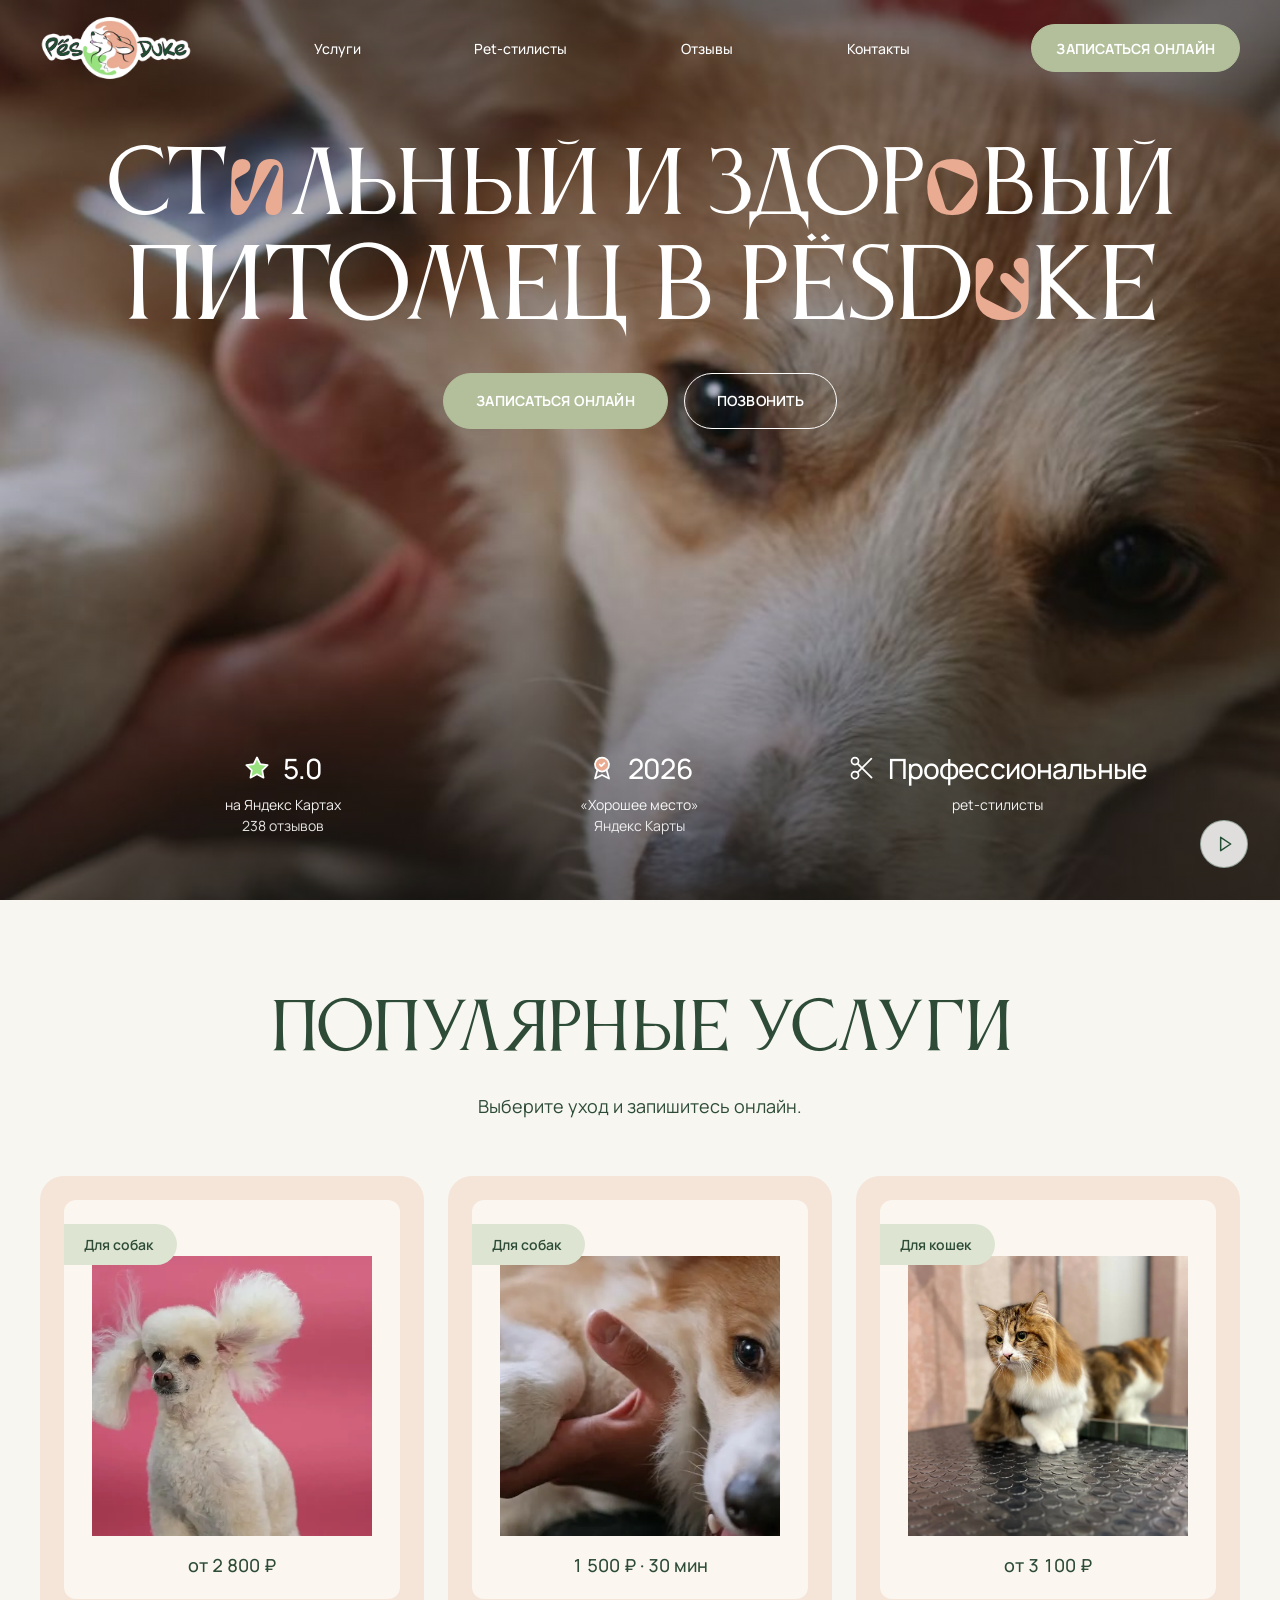
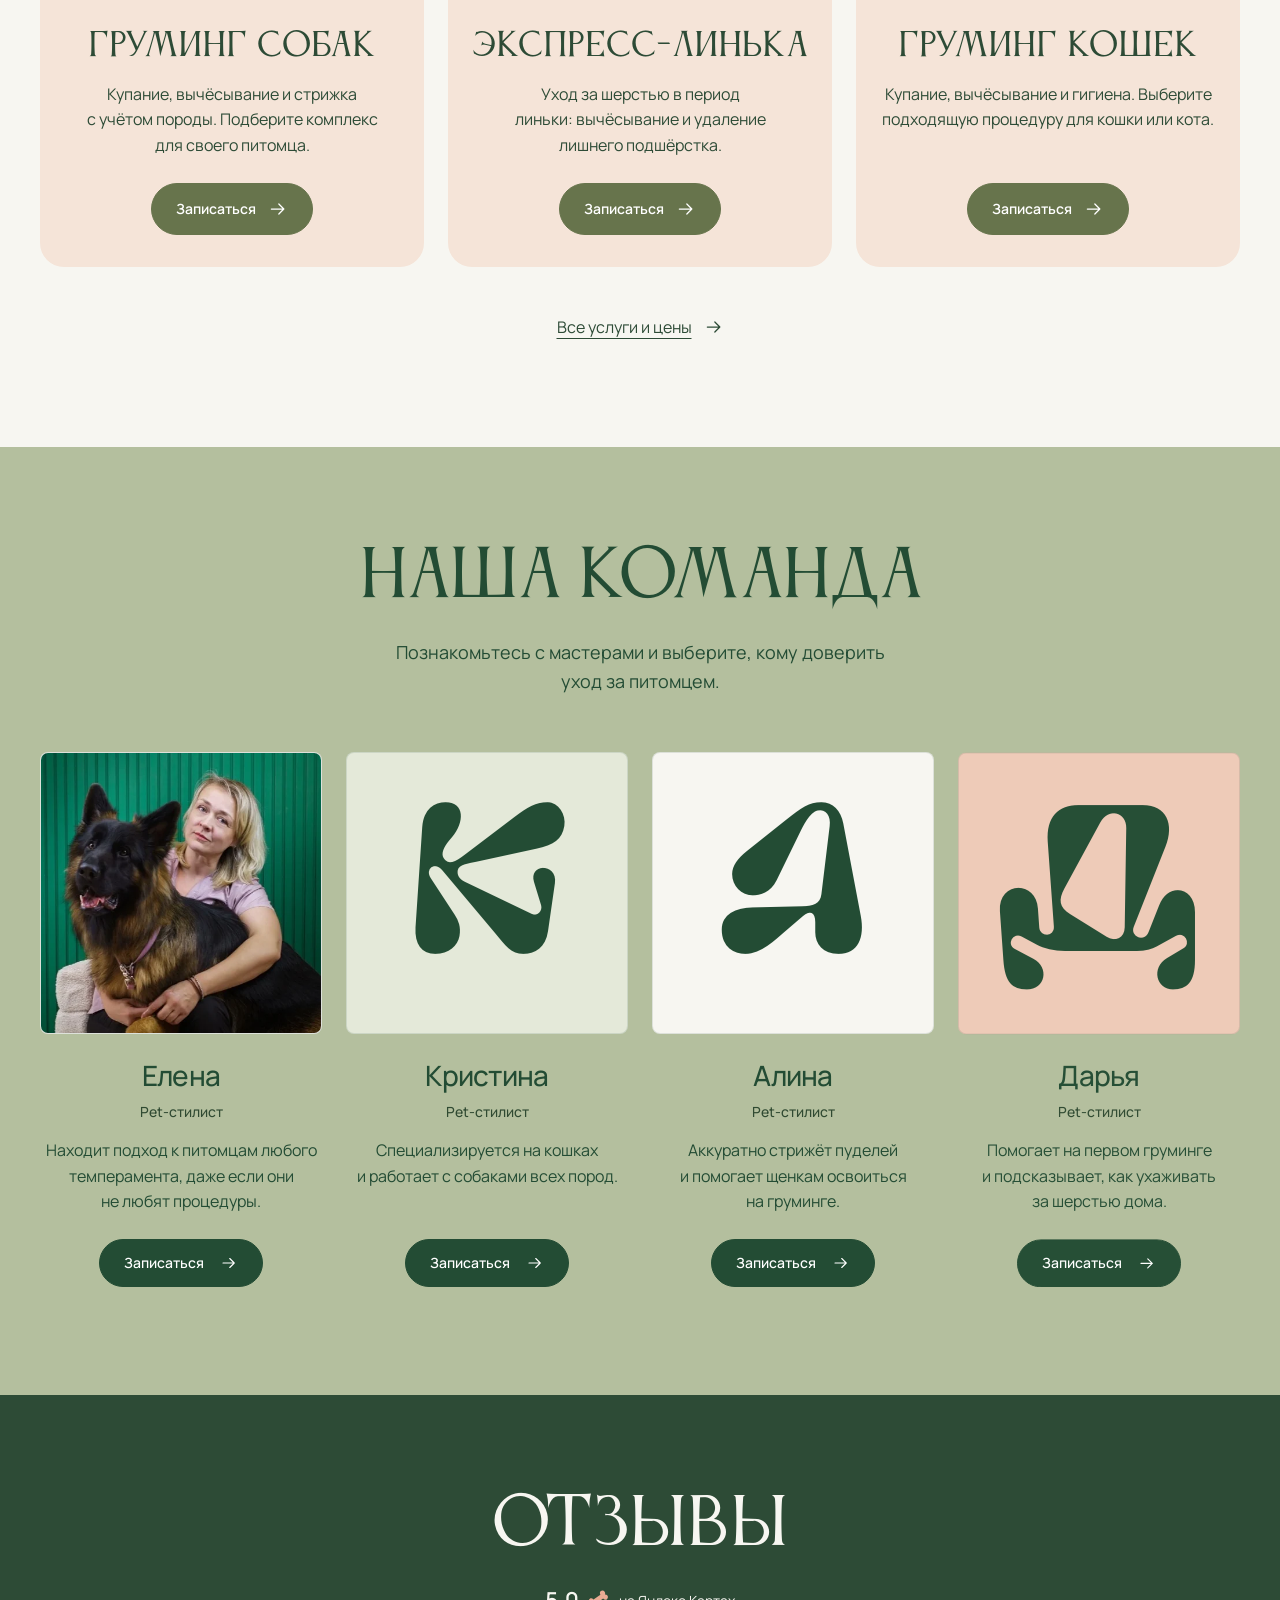
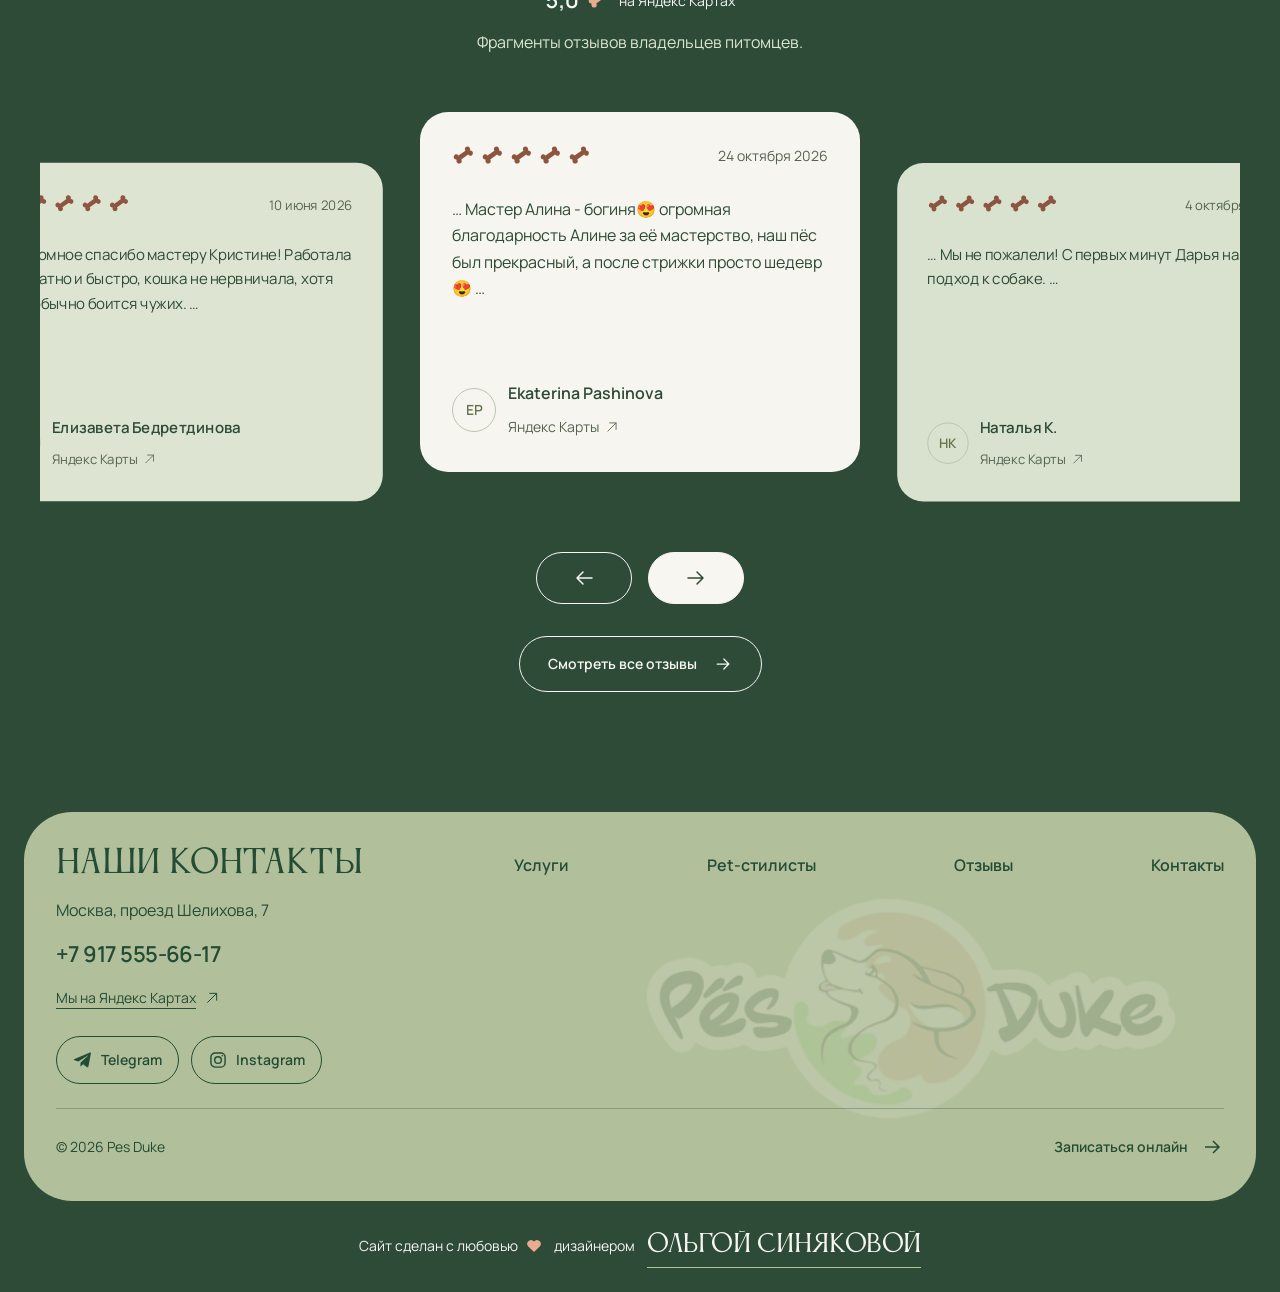
==== index.html @ 6c83408f "Unify services page greens and use warm neutral surfaces" ====
<!DOCTYPE html>
<html lang="ru">
<head>
<meta charset="utf-8">
<meta name="viewport" content="width=device-width,initial-scale=1">
<meta name="theme-color" content="#F7F6F0">
<meta name="description" content="Pes Duke — груминг-салон в Москве. Стрижка и уход за шерстью собак и кошек. Запись онлайн.">
<title>Стильный и здоровый питомец в PёsDuke</title>
<style>
@font-face{font-family:Manrope;src:url('assets/manrope-v2.ttf') format('truetype');font-style:normal;font-weight:200 800;font-display:swap}
@font-face{font-family:Anticva;src:url(assets/anticva-v2.otf) format("opentype");font-weight:400;font-style:normal;font-display:swap}
@font-face{font-family:Pilowlava;src:url(assets/pilowlava-v2.woff2) format("woff2");font-weight:400;font-style:normal;font-display:swap}
:root{
 --page:#F7F6F0;--forest:#234C34;--ink:#FFFFFF;--muted:rgba(255,255,255,.94);--soft:rgba(255,255,255,.88);--lime:#97E27E;--peach:#EAAB93;--line:rgba(35,76,52,.35);
 --s1:4px;--s2:8px;--s3:12px;--s4:16px;--s6:24px;--s8:32px;--s12:48px;--s16:64px;--s24:96px;
 --max-width:1200px;--gutter:24px;--page-margin:40px
}
*{box-sizing:border-box}
html{scroll-behavior:smooth}
body{margin:0;background:var(--page);color:var(--ink);font-family:Manrope,Arial,sans-serif;font-size:18px;line-height:1.6;font-weight:400;-webkit-font-smoothing:antialiased}
button,a{-webkit-tap-highlight-color:transparent;touch-action:manipulation}
button{font:inherit;cursor:pointer}
a{color:inherit;text-decoration:none}
img,svg{display:block}
button:focus-visible,a:focus-visible{outline:3px solid var(--peach);outline-offset:6px}
::selection{background:var(--peach);color:var(--forest)}
.container{width:min(var(--max-width),calc(100% - var(--page-margin)*2));margin-inline:auto}
.skip-link{position:fixed;top:8px;left:8px;padding:12px 16px;background:var(--peach);color:var(--forest);z-index:20;transform:translateY(-150%);font-size:16px}
.skip-link:focus{transform:none}
.site-header{position:absolute;inset:0 0 auto;height:96px;z-index:5;background:transparent}
.header-inner{height:100%;display:flex;align-items:center;justify-content:space-between;gap:32px}
.brand{display:block;width:152px;flex:none}
.brand img{width:100%;height:auto;filter:url(#brand-ink)}
.desktop-nav{display:flex;align-items:center;gap:32px;font-size:14px;font-weight:500;line-height:1.5;margin-left:auto}
.desktop-nav a,.phone{display:inline-flex;align-items:center;min-height:44px;padding-block:12px;transition:color .2s ease}
.desktop-nav a:hover,.phone:hover{color:var(--lime)}
.phone{font-size:16px;font-weight:550;white-space:nowrap;margin-left:16px}
.menu-toggle{display:none;align-items:center;gap:12px;min-height:44px;padding:12px 16px;color:var(--forest);background:rgba(255,255,255,.88);backdrop-filter:blur(4px);border:1px solid var(--line);border-radius:999px;font-size:14px;font-weight:550}
.menu-toggle svg{width:20px;height:20px}
.hero{position:relative;isolation:isolate;overflow:clip;min-height:100svh}
.hero-grid{display:grid;grid-template-columns:repeat(12,minmax(0,1fr));column-gap:var(--gutter);row-gap:32px;min-height:100svh;align-content:start;padding-block:160px 48px}
.hero-copy{grid-column:1 / span 7;grid-row:1;position:relative;z-index:1}
h1{margin:0;font-size:64px;line-height:1.1;letter-spacing:-.04em;font-weight:400;text-wrap:balance;max-width:600px}

h1 em{font-style:normal;font-weight:inherit}
.hero-description{font-size:18px;line-height:1.6;font-weight:400;color:var(--muted);max-width:540px;margin:24px 0 0;text-wrap:pretty}
.hero-media{position:absolute;inset:0;width:100%;height:100%;margin:0;z-index:-1;overflow:hidden;background:var(--page)}

.hero-media:after{display:none}
.hero-action{grid-column:1 / span 7;grid-row:2;position:relative;z-index:1}
.action-row{display:flex;align-items:center;gap:16px;flex-wrap:wrap}
.button{display:inline-flex;align-items:center;justify-content:center;min-height:56px;padding:16px 32px;border:1px solid var(--peach);border-radius:999px;background:var(--peach);color:var(--forest);font-size:14px;line-height:1.5;font-weight:650;letter-spacing:.015em;white-space:nowrap;transition:background .2s ease,color .2s ease,border-color .2s ease}
.button:hover{background:var(--lime);border-color:var(--lime);color:var(--forest)}
.button:active{scale:.98}
.button--secondary{background:transparent;border-color:var(--ink);color:var(--ink)}
.button--secondary:hover{background:var(--ink);border-color:var(--ink);color:var(--forest)}
.location{display:inline-flex;align-items:center;gap:8px;min-height:24px;margin-top:24px;font-size:14px;line-height:1.5;color:var(--soft)}
.location svg{width:18px;height:18px;stroke:currentColor;stroke-width:1.5;fill:none;flex:none}
.location:hover{text-decoration:underline;text-underline-offset:5px}
.proof-list{grid-column:1 / span 7;grid-row:3;position:relative;z-index:1;display:grid;grid-template-columns:repeat(3,minmax(0,1fr));column-gap:24px;padding:0;margin:16px 0 0;list-style:none;max-width:620px}
.proof-item{min-width:0}
.proof-link{display:block;border-radius:4px}
.proof-heading{display:flex;align-items:center;gap:8px;min-height:36px;white-space:nowrap}
.proof-icon{width:22px;height:22px;flex:none;stroke:var(--ink);stroke-width:1.5;fill:none;stroke-linecap:round;stroke-linejoin:round}
.proof-item:first-child .proof-icon{fill:var(--lime);stroke:var(--lime)}
.proof-item:nth-child(2) .proof-icon{stroke:var(--peach)}
.proof-item:last-child .proof-icon{stroke:var(--lime)}
.proof-value{font-size:28px;line-height:1.15;font-weight:500;letter-spacing:-.03em}
.proof-value--word{display:block;font-size:17px;line-height:1.5;letter-spacing:-.015em}
.team-copy{display:flex;flex-direction:column;gap:4px}
.team-prefix{font-size:14px;line-height:1.5;color:var(--muted);font-weight:400}
.proof-item:last-child .proof-heading{align-items:flex-start;padding-top:4px}
.proof-item:last-child .proof-icon{margin-top:3px}
.proof-label,.proof-detail{display:block;margin-top:8px;font-size:14px;line-height:1.5;color:var(--muted);font-weight:400}
.proof-detail{margin-top:0;color:var(--soft)}
.proof-link:hover .proof-label{text-decoration:underline;text-underline-offset:4px}
.mobile-menu{position:fixed;inset:16px 16px auto auto;width:calc(100% - 32px);max-width:420px;max-height:calc(100svh - 32px);overflow:auto;padding:24px;border:1px solid var(--line);border-radius:24px;background:var(--forest);color:#FFFFFF;--ink:#FFFFFF;--line:rgba(255,255,255,.4)}
.mobile-menu::backdrop{background:rgba(255,255,255,.55);backdrop-filter:blur(4px)}
.menu-top{display:flex;align-items:center;justify-content:space-between;gap:24px;margin-bottom:24px}
.menu-top .brand{width:132px}
.close-menu{width:48px;height:48px;padding:12px;border:1px solid var(--line);border-radius:50%;background:transparent;color:var(--ink)}
.close-menu svg{width:22px;height:22px;stroke:currentColor;stroke-width:1.6}
.mobile-nav{display:flex;flex-direction:column;gap:8px;margin-bottom:24px}
.mobile-nav a{min-height:48px;padding:12px 0;font-size:24px;line-height:1.25;font-weight:400;letter-spacing:-.02em}
.mobile-menu .button{width:100%}
@media(min-width:1600px){.hero-grid{padding-top:176px}}
@media(max-width:1279px){:root{--page-margin:32px;--gutter:20px}.site-header{height:88px}.header-inner{gap:24px}.brand{width:144px}.desktop-nav{gap:24px}.phone{font-size:14px;margin-left:0}.hero-grid{grid-template-columns:repeat(8,minmax(0,1fr));padding-block:144px 48px}.hero-copy,.hero-action,.proof-list{grid-column:1 / span 5}h1{font-size:56px}.hero-description{font-size:18px;max-width:480px}.proof-list{column-gap:16px}.proof-value--word{font-size:16px}.proof-heading{gap:8px}}
@media(max-width:1099px){.desktop-nav,.header-inner>.phone{display:none}.menu-toggle{display:inline-flex}.hero-copy,.hero-action,.proof-list{grid-column:1 / span 6}h1{font-size:48px}.hero-description{max-width:440px}.hero-media:after{display:none}}
@media(max-width:767px){:root{--page-margin:20px;--gutter:16px}.site-header{height:88px}.brand{width:132px}.menu-toggle{padding:10px 16px}.hero-grid{grid-template-columns:repeat(4,minmax(0,1fr));padding-block:384px 32px;row-gap:24px;min-height:100svh}.hero-copy,.hero-action,.proof-list{grid-column:1 / -1}.hero-copy{grid-row:1}h1{font-size:40px;line-height:1.12;letter-spacing:-.04em}.hero-description{max-width:480px;font-size:16px;line-height:1.6;margin-top:24px}.hero-media{height:100%;width:100%}.hero-media:after{display:none}.hero-action{grid-row:2}.action-row{display:grid;grid-template-columns:1fr;gap:12px}.button{padding:16px 24px;min-height:56px;font-size:14px}.location{margin-top:16px;font-size:14px}.proof-list{grid-row:3;grid-template-columns:repeat(2,minmax(0,1fr));gap:16px;margin:16px 0 0;max-width:none}.proof-value{font-size:26px}.proof-item:last-child{grid-column:1 / -1}.proof-item:last-child .proof-heading{min-height:24px;padding:0;align-items:center}.proof-item:last-child .proof-icon{margin:0}.team-copy{flex-direction:row;gap:4px;flex-wrap:wrap}.team-prefix,.proof-value--word{font-size:14px;line-height:1.5}.proof-heading{min-height:32px}.proof-icon{width:20px;height:20px}}
@media(max-width:359px){h1{font-size:32px}.hero-grid{padding-top:384px}.hero-description{margin-top:16px}.proof-list{column-gap:8px}.location{align-items:flex-start;line-height:1.6}}

[hidden]{display:none!important}

.video-control{position:absolute;right:32px;bottom:32px;z-index:2;display:flex;align-items:center;justify-content:center;width:48px;height:48px;padding:12px;border:1px solid rgba(35,76,52,.4);border-radius:50%;background:rgba(255,255,255,.85);color:var(--forest)}
.video-control svg{width:20px;height:20px;stroke:currentColor;fill:none;stroke-width:1.8;stroke-linecap:round;stroke-linejoin:round}
.video-control[data-state="playing"] .play-icon,.video-control[data-state="paused"] .pause-icon{display:none}
.proof-icon{stroke:var(--ink)}
.proof-item:first-child .proof-icon{fill:var(--lime);stroke:var(--ink)}
.proof-item:nth-child(2) .proof-icon{stroke:var(--ink)}
.proof-item:nth-child(2) .proof-icon circle{fill:var(--peach)}
.proof-item:last-child .proof-icon{stroke:var(--ink)}
@media(max-width:1099px) and (min-width:768px){}
@media(max-width:767px){.video-control{right:20px;top:292px;bottom:auto}}



@media(max-width:1279px) and (min-width:768px){}
@media(max-width:767px){.hero{color:var(--forest);--ink:var(--forest);--muted:rgba(35,76,52,.94);--soft:rgba(35,76,52,.88)}}


.hero-media video{position:absolute;inset:0;width:100%;height:100%;max-width:none;object-fit:cover;object-position:50% 50%;mask-image:none;-webkit-mask-image:none;filter:none;transform:none}
.hero-media:after{display:block;content:"";position:absolute;inset:0;pointer-events:none;background:linear-gradient(180deg,rgba(38,33,29,.52) 0%,rgba(38,33,29,.15) 56%,rgba(38,33,29,.6) 100%)}
@media(max-width:767px){.hero-media video{left:0;width:100%;height:360px;object-position:100% 50%}.hero-media:after{display:none}}


/* Display typography: Anticva with individual Pilowlava glyphs. */
.header-inner,.hero-grid{width:calc(100% - var(--page-margin)*2);max-width:none}
.header-inner{gap:32px}
.desktop-nav{flex:1;justify-content:space-evenly;gap:24px;margin-left:0}
.header-booking{flex:none;min-height:48px;padding:12px 24px;font-size:14px;text-transform:uppercase}
.hero-grid{padding-block:144px 48px;row-gap:32px}
#hero-title{grid-column:1 / -1;grid-row:1;position:relative;z-index:1;max-width:none;width:100%;font-family:Anticva,Georgia,serif;font-size:6.6vw;line-height:1.06;letter-spacing:-.025em;font-weight:400;text-transform:uppercase;text-wrap:initial;margin:0}
.headline-line{display:block;white-space:nowrap}
.headline-line + .headline-line{text-align:right;font-size:1.11em;margin-top:8px}
.headline-word{display:inline-block;white-space:nowrap}
.headline-accent{font-family:Pilowlava,serif;font-size:.84em;letter-spacing:-.025em;color:var(--peach);font-weight:400}
.hero-copy{grid-row:2;grid-column:1 / span 6}
.hero-description{max-width:560px;margin:0}
.hero-action{grid-row:3;grid-column:1 / span 6}
.proof-list{grid-row:4;grid-column:1 / span 6;margin-top:8px}

@media(min-width:1800px){.hero-grid{padding-top:160px;row-gap:40px}.hero-description{max-width:600px}}
@media(max-width:1279px){.header-inner{gap:24px}.desktop-nav{gap:16px}.header-booking{padding:12px 20px}.hero-grid{padding-top:128px}.hero-copy,.hero-action,.proof-list{grid-column:1 / span 5}#hero-title{font-size:6.5vw}}
@media(max-width:1099px){.header-inner{gap:16px}.header-booking{margin-left:auto}.menu-toggle{display:inline-flex}.hero-copy,.hero-action,.proof-list{grid-column:1 / span 6}.hero-description{max-width:540px}}
@media(max-width:767px){.header-inner{gap:12px}.header-booking{min-height:44px;padding:10px 16px;font-size:14px;letter-spacing:0;text-transform:none}.header-booking-extra{display:none}.menu-toggle{width:44px;padding:11px;justify-content:center;gap:0;font-size:0}.menu-toggle svg{width:20px;height:20px;flex:none}.brand{width:112px}.hero-grid{padding-block:384px 32px;row-gap:24px}#hero-title{font-size:10.6vw;line-height:1.14;letter-spacing:-.025em}.headline-line{white-space:normal}.headline-line + .headline-line{font-size:1em;text-align:left;margin-top:0}.hero-copy,.hero-action,.proof-list{grid-column:1 / -1}.hero-copy{grid-row:2}.hero-action{grid-row:3}.proof-list{grid-row:4}.hero-description{margin:0}.headline-accent{color:#98523A}.hero-media:after{display:none}}
@media(max-width:359px){.header-booking{padding:10px 12px;font-size:14px}.header-inner{gap:8px}.brand{width:96px}#hero-title{font-size:10.4vw}}


/* Compact hero: actions followed directly by trust statements. */
.hero-action{grid-row:2}
.proof-list{grid-row:3;margin-top:0}
.button:not(.button--secondary){background:#B2BF9A;border-color:#B2BF9A;color:#FFFFFF;font-weight:700}
.button:not(.button--secondary):hover{background:#647547;border-color:#647547;color:#FFFFFF}
@media(max-width:767px){.hero-action{grid-row:2}.proof-list{grid-row:3;margin-top:8px}}


/* Centered composition with the actions and trust statements on one axis. */
#hero-title,.headline-line + .headline-line{text-align:center}
.hero-action{grid-column:1 / -1;justify-self:center;text-align:center}
.action-row{justify-content:center}
.proof-list{grid-column:1 / -1;justify-self:center;width:min(100%,680px);max-width:none;text-align:center;column-gap:32px}
.proof-heading{justify-content:center}
.proof-item:last-child .proof-heading{justify-content:center}

@media(max-width:767px){.hero-action{width:100%;max-width:480px}.proof-list{column-gap:16px;row-gap:24px;width:100%;max-width:480px}.team-copy{justify-content:center}}


/* Equal typography for all three proof headings. */
.proof-list{width:min(100%,1040px);grid-template-columns:repeat(3,minmax(0,1fr))}
.proof-item:last-child .proof-heading{align-items:center;padding-top:0}
.proof-item:last-child .proof-icon{margin-top:0}
@media(min-width:768px) and (max-width:1099px){.proof-list{width:min(100%,680px);grid-template-columns:repeat(2,minmax(0,1fr));row-gap:24px}.proof-item:last-child{grid-column:1 / -1}}
@media(max-width:767px){.proof-list{max-width:480px;grid-template-columns:repeat(2,minmax(0,1fr))}.proof-item:last-child .proof-heading{min-height:32px}.proof-item:last-child .proof-value{font-size:26px}}
@media(max-width:359px){.proof-item:last-child .proof-heading{flex-direction:column;gap:8px;white-space:normal}}


@media(max-width:767px){
 .button--secondary:hover,.button--secondary:active{background:var(--forest);border-color:var(--forest);color:#FFFFFF}
}


/* Icons balance the 28px proof headings; mobile headings are 26px. */
.proof-icon{width:28px;height:28px;stroke-width:1.5}
.proof-heading{gap:12px}
@media(max-width:767px){.proof-icon{width:26px;height:26px}.proof-item:last-child .proof-icon{width:26px;height:26px}}


/* Keep the title and actions fixed in the grid; let the proof row sit lower. */
@media(min-width:768px){
 .hero-grid{grid-template-rows:max-content max-content minmax(min-content,1fr);align-content:stretch;padding-bottom:64px}
 .proof-list{align-self:end;margin-top:0}
}
@media(min-width:768px) and (max-height:700px){.hero-grid{padding-bottom:32px}}


/* The poster stays visible until a decoded video frame is playing. */
.hero-poster{position:absolute;inset:0;width:100%;height:100%;object-fit:cover;object-position:50% 50%}
.hero-media video{opacity:0}
.hero-media video[data-ready="true"]{opacity:1}
@media(max-width:767px){.hero-poster{height:360px;object-position:100% 50%}}


/* Quick booking — framed photographs and audience labels from the card reference. */
.popular-section{padding-block:96px;background:#F7F6F1;color:#2D4B36;scroll-margin-top:24px;--popular-olive:#67744C;--popular-ink:#2D4B36;--popular-peach:#F5E4D8;--popular-surface:#FBF7F0}
.popular-shell{width:calc(100% - var(--page-margin)*2);max-width:1440px;margin-inline:auto}
.popular-header{max-width:1100px;margin:0 auto 48px;text-align:center}
.popular-heading{font:400 clamp(48px,5vw,72px)/1.12 Anticva,Georgia,serif;letter-spacing:-.025em;text-transform:uppercase;margin:0;text-wrap:balance}
.popular-intro{font-size:18px;line-height:1.6;margin:24px auto 0}
.popular-grid{display:grid;grid-template-columns:repeat(3,minmax(0,1fr));gap:24px;margin:0;padding:8px 0 12px;list-style:none;scrollbar-width:none}
.popular-item{min-width:0;display:flex}
.popular-card{display:flex;flex-direction:column;align-items:center;width:100%;padding:24px 24px 32px;border-radius:24px;background:var(--popular-peach);text-align:center;transition:transform .3s ease}
.popular-media{position:relative;width:100%;margin:0;padding:56px 28px 20px;background:var(--popular-surface);border-radius:12px}
.popular-badge{position:absolute;left:0;top:24px;z-index:1;display:inline-flex;align-items:center;min-height:40px;padding:10px 24px 10px 20px;border-radius:0 999px 999px 0;background:#DDE5D2;color:var(--popular-ink);font-size:14px;font-weight:600;line-height:1.5}
.popular-photo{aspect-ratio:1;overflow:hidden;background:#EEECE2}
.popular-photo img{display:block;width:100%;height:100%;object-fit:cover;object-position:50% 50%;transition:transform .5s cubic-bezier(.2,.65,.3,1)}
.popular-item:nth-child(2) .popular-photo img{object-position:70% 50%}
.popular-item:nth-child(3) .popular-photo img{object-position:50% 40%}



.popular-price{margin-top:16px;font-size:18px;font-weight:500;line-height:1.5;font-variant-numeric:tabular-nums}
.popular-name{font:400 32px/1.2 Anticva,Georgia,serif;margin:28px 0 0;text-wrap:balance}
.popular-description{flex:1;margin:16px auto 24px;max-width:35ch;font-size:16px;line-height:1.6;text-wrap:pretty}
.popular-book{display:inline-flex;align-items:center;justify-content:center;gap:12px;min-height:52px;padding:14px 24px;border:1px solid var(--popular-olive);border-radius:999px;background:var(--popular-olive);color:#FFFFFF;font-size:14px;line-height:1.5;font-weight:600;transition:background .22s ease,transform .22s ease}
.popular-book svg,.popular-nav svg,.popular-all svg,.quick-booking svg{width:20px;height:20px;fill:none;stroke:currentColor;stroke-width:1.5;stroke-linecap:round;stroke-linejoin:round;flex:none}
.popular-book:hover{background:#54613D;border-color:#54613D}
.popular-toolbar{display:none;align-items:center;justify-content:space-between;gap:24px;margin-bottom:16px}
.popular-count{font-size:14px;line-height:1.5;font-variant-numeric:tabular-nums}
.popular-navigation{display:flex;gap:12px}
.popular-nav{display:inline-flex;align-items:center;justify-content:center;width:48px;height:48px;padding:12px;border:1px solid var(--popular-ink);border-radius:50%;color:var(--popular-ink);background:transparent;transition:background .22s ease,opacity .22s ease}
.popular-nav:disabled{opacity:.35;cursor:default}.popular-nav:hover:not(:disabled){background:#E9ECDD}
.popular-all{margin-top:24px;text-align:center}.popular-all a{display:inline-flex;align-items:center;justify-content:center;gap:12px;min-height:48px;font-size:16px;line-height:1.5;text-decoration:underline;text-underline-offset:5px}.popular-all a:hover{color:#8F563F}
.popular-section a:focus-visible,.popular-section button:focus-visible,.popular-grid:focus-visible{outline:3px solid #8F563F;outline-offset:5px}
.quick-booking{position:fixed;inset:0;width:min(560px,calc(100% - 32px));max-height:calc(100svh - 32px);margin:auto;padding:32px;border:1px solid #D2D7CB;border-radius:24px;overflow:auto;background:#F7F6F1;color:#2D4B36;box-shadow:0 24px 80px rgba(45,75,54,.15)}
.quick-booking::backdrop{background:rgba(45,75,54,.45)}
.quick-booking-top{display:flex;align-items:center;justify-content:space-between;gap:24px;margin-bottom:24px}.quick-booking-eyebrow{font-size:14px;color:#57644F}
.quick-booking-close{display:grid;place-items:center;width:44px;height:44px;padding:12px;border:1px solid #2D4B36;border-radius:50%;color:#2D4B36;background:transparent}
.quick-booking h2{font:400 40px/1.15 Anticva,Georgia,serif;letter-spacing:-.02em;margin:0;text-wrap:balance}
.quick-booking-intro{font-size:16px;line-height:1.6;margin:16px 0 28px}.quick-booking-label{display:block;font-size:14px;font-weight:600;line-height:1.5;margin-bottom:12px}
.quick-select-wrap{width:100%;min-width:0}.quick-select-wrap select{display:block;width:100%;min-height:56px;padding:12px 40px 12px 16px;border:1px solid #2D4B36;border-radius:8px;font:400 16px/1.5 Manrope,Arial,sans-serif;color:#2D4B36;background:#F7F6F1;cursor:pointer;text-overflow:ellipsis}
.quick-booking-price{min-height:26px;margin:16px 0 24px;font-size:16px;font-weight:600}
.quick-booking-next{display:flex;align-items:center;justify-content:center;gap:16px;width:100%;min-height:56px;padding:16px 24px;border:1px solid #67744C;border-radius:999px;background:#67744C;color:#FFFFFF;font-size:14px;line-height:1.5;font-weight:600;transition:background .22s ease}
.quick-booking-next[aria-disabled="true"]{opacity:.45;cursor:default}.quick-booking-next:not([aria-disabled="true"]):hover{background:#54613D}
.quick-booking-note{margin:16px 0 0;text-align:center;font-size:14px;color:#57644F}.quick-booking a:focus-visible,.quick-booking button:focus-visible,.quick-booking select:focus-visible{outline:3px solid #8F563F;outline-offset:5px}
@media(hover:hover) and (prefers-reduced-motion:no-preference){.popular-card:hover{transform:translateY(-4px)}.popular-card:hover .popular-photo img{transform:scale(1.025)}.popular-book:hover{transform:translateY(-1px)}}
@media(max-width:1099px){.popular-section{padding-block:80px}.popular-heading{font-size:56px}.popular-toolbar{display:flex}.popular-grid{display:flex;overflow-x:auto;overscroll-behavior-inline:contain;scroll-snap-type:x mandatory;scroll-padding-inline:0}.popular-grid::-webkit-scrollbar{display:none}.popular-item{flex:0 0 calc((100% - 24px)/2);scroll-snap-align:start}.popular-card{padding:20px 20px 28px}.popular-media{padding:56px 24px 20px}.popular-name{font-size:28px}}
@media(max-width:767px){.popular-section{padding-block:64px;scroll-margin-top:16px}.popular-header{margin-bottom:32px}.popular-heading{font-size:40px;line-height:1.15}.popular-intro{font-size:16px;margin-top:16px}.popular-grid{gap:16px}.popular-item{flex-basis:92%}.popular-card{padding:16px 16px 24px;border-radius:20px}.popular-media{padding:48px 20px 16px}.popular-badge{top:16px;min-height:36px;padding:8px 20px 8px 16px}.popular-name{margin-top:24px;font-size:28px}.popular-price{font-size:16px;margin-top:16px}.popular-description{font-size:16px;margin-bottom:24px}.popular-nav{width:44px;height:44px;padding:11px}.quick-booking{padding:24px}.quick-booking h2{font-size:32px}.quick-booking-intro{margin-bottom:24px}}

/* Team — open portrait cards in the salon palette. */
.team-section{padding-block:96px;background:#B4BF9E;color:var(--team-ink);--team-ink:#234C34;--team-muted:#304A32;--team-cream:#F7F6F1;--team-gap:24px;--team-per-view:4;scroll-margin-top:24px}
.team-shell{width:calc(100% - var(--page-margin)*2);max-width:1440px;margin-inline:auto}
.team-header{max-width:760px;margin:0 auto 48px;text-align:center}
.team-heading{margin:0;font-family:Anticva,Georgia,serif;font-weight:400;font-size:clamp(48px,5vw,72px);line-height:1.12;letter-spacing:-.025em;text-transform:uppercase;text-wrap:balance}
.team-intro{max-width:560px;margin:24px auto 0;font-size:18px;line-height:1.6;text-wrap:pretty}
.team-toolbar{display:flex;align-items:center;justify-content:space-between;gap:24px;margin-bottom:16px}
.team-carousel[data-all-visible="true"] .team-toolbar{display:none}
.team-count{font-size:14px;line-height:1.5;font-variant-numeric:tabular-nums}
.team-nav{display:flex;gap:12px}
.team-nav-button{display:inline-flex;align-items:center;justify-content:center;width:48px;height:48px;padding:12px;border:1px solid rgba(35,76,52,.5);border-radius:50%;color:var(--team-ink);background:transparent;transition:background .22s ease,border-color .22s ease,opacity .22s ease}
.team-nav-button svg{width:22px;height:22px;fill:none;stroke:currentColor;stroke-width:1.5;stroke-linecap:round;stroke-linejoin:round}
.team-nav-button:hover:not(:disabled){background:var(--team-cream);border-color:var(--team-ink)}
.team-nav-button:disabled{opacity:.35;cursor:default}
.team-track{display:flex;align-items:stretch;gap:var(--team-gap);overflow-x:auto;overscroll-behavior-inline:contain;scroll-snap-type:x mandatory;scrollbar-width:none;list-style:none;margin:0;padding:8px 0 12px;scroll-padding-inline:0}
.team-track::-webkit-scrollbar{display:none}
.team-item{flex:0 0 calc((100% - (var(--team-per-view) - 1)*var(--team-gap))/var(--team-per-view));min-width:0;scroll-snap-align:start}
.team-card{display:flex;flex-direction:column;height:100%;min-width:0;text-align:center;transition:transform .3s ease}
.team-portrait{display:grid;place-items:center;aspect-ratio:1;margin:0;overflow:hidden;border-radius:8px;background:var(--team-cream);border:1px solid rgba(35,76,52,.12)}
.team-portrait-content{width:100%;height:100%;transition:transform .5s cubic-bezier(.2,.65,.3,1)}
.team-portrait img{display:block;object-fit:cover}
.team-portrait--initial .team-portrait-content{display:flex;align-items:center;justify-content:center;font-family:Pilowlava,serif;font-size:clamp(100px,15vw,216px);line-height:1;color:var(--team-ink);user-select:none}
.team-portrait--sage{background:#E4E9D9}
.team-portrait--peach{background:#F0CBB9}
.team-name{margin:24px 0 0;font-family:Manrope,Arial,sans-serif;font-size:28px;font-weight:500;letter-spacing:-.025em;line-height:1.25}
.team-role{color:var(--team-muted);margin:8px 0 0;font-size:14px;font-weight:500;line-height:1.5}
.team-description{flex:1;max-width:33ch;margin:16px auto 24px;font-size:16px;line-height:1.6;text-wrap:pretty}
.team-link{align-self:center;display:inline-flex;align-items:center;justify-content:center;gap:16px;min-height:48px;padding:12px 24px;border:1px solid var(--team-ink);border-radius:999px;background:var(--team-ink);color:#FFFFFF;font-size:14px;font-weight:550;line-height:1.5;transition:background .22s ease,transform .22s ease,box-shadow .22s ease}
.team-link svg{width:18px;height:18px;fill:none;stroke:currentColor;stroke-width:1.5;stroke-linecap:round;stroke-linejoin:round;transition:transform .22s ease}
.team-link:hover{background:#365F43}
.team-section a:focus-visible,.team-section button:focus-visible,.team-track:focus-visible{outline:3px solid var(--team-ink);outline-offset:5px}
@media(hover:hover) and (prefers-reduced-motion:no-preference){.team-card:hover{transform:translateY(-4px)}.team-card:hover .team-portrait-content{transform:scale(1.025)}.team-link:hover{transform:translateY(-1px)}.team-link:hover svg{transform:translateX(2px)}}
@media(max-width:1099px){.team-section{--team-per-view:2;padding-block:80px}.team-heading{font-size:56px}.team-portrait--initial .team-portrait-content{font-size:180px}}
@media(max-width:767px){.team-section{--team-gap:16px;--team-per-view:1.12;padding-block:64px;scroll-margin-top:16px}.team-header{margin-bottom:32px}.team-heading{font-size:40px;line-height:1.15}.team-intro{font-size:16px;line-height:1.6;margin-top:16px;max-width:34ch}.team-toolbar{margin-bottom:16px}.team-nav-button{width:44px;height:44px;padding:11px}.team-name{font-size:26px;margin-top:24px}.team-description{font-size:16px;max-width:28ch;margin-bottom:24px}.team-portrait--initial .team-portrait-content{font-size:clamp(120px,42vw,200px)}.team-link{gap:12px;padding-inline:20px}}

/* Reviews — one centered carousel, with bone-shaped rating marks. */
.reviews-section{padding-block:96px;background:#2D4B36;color:#F7F6F1;scroll-margin-top:24px;--review-olive:#67744C;--review-muted:#57644F;--review-surface:#DDE5D2;--review-line:#BCC7B2;--review-width:min(440px,calc(100vw - 96px))}
.reviews-shell{width:calc(100% - var(--page-margin)*2);max-width:1440px;margin-inline:auto}
.reviews-header{max-width:760px;margin:0 auto 24px;text-align:center}
.reviews-heading{font:400 clamp(48px,5vw,72px)/1.12 Anticva,Georgia,serif;letter-spacing:-.025em;text-transform:uppercase;margin:0}
.reviews-rating{display:inline-flex;align-items:center;justify-content:center;gap:8px;min-height:44px;margin-top:16px;font-size:14px;line-height:1.5}
.reviews-rating-value{font-size:22px;font-weight:600;font-variant-numeric:tabular-nums;line-height:1.2}
.reviews-rating svg{width:24px;height:24px;fill:#EAAB93}
.reviews-rating:hover{text-decoration:underline;text-underline-offset:5px}
.reviews-intro{margin:8px 0 0;font-size:16px;line-height:1.6;color:#DDE5D2;text-wrap:pretty}
.reviews-carousel{min-width:0}
.reviews-grid{display:flex;align-items:stretch;gap:24px;list-style:none;margin:0;padding:56px calc((100% - var(--review-width))/2) 48px;overflow-x:auto;overscroll-behavior-inline:contain;scroll-snap-type:x mandatory;scroll-padding-inline:calc((100% - var(--review-width))/2);scrollbar-width:none}
.reviews-grid::-webkit-scrollbar{display:none}
.review-item{display:flex;min-width:0;flex:0 0 var(--review-width);scroll-snap-align:center}
.review-card{display:flex;flex-direction:column;width:100%;min-height:360px;padding:32px;border-radius:28px;background:var(--review-surface);color:#2D4B36;transform:translateY(16px) scale(.94);transform-origin:50% 50%;transition:transform .35s ease,background .35s ease}
.review-item.is-active .review-card{background:#F7F6F1;transform:translateY(-24px)}
.review-meta{display:flex;align-items:center;justify-content:space-between;gap:16px}
.review-bones{display:flex;gap:5px;flex:none;color:#8F563F}
.review-bones svg{width:24px;height:24px;fill:currentColor}
.review-meta time{font-size:14px;line-height:1.5;color:var(--review-muted);white-space:nowrap}
.review-quote{flex:1;margin:28px 0 36px;font-size:16px;line-height:1.65;font-weight:400;text-wrap:pretty}
.review-quote p{margin:0}
.review-author{display:flex;align-items:center;gap:12px}
.review-initials{display:grid;place-items:center;flex:none;width:44px;height:44px;border:1px solid var(--review-line);border-radius:50%;color:var(--review-olive);font-size:14px;font-weight:600}
.review-author-info{min-width:0}
.review-author h3{font-size:16px;font-weight:600;line-height:1.5;margin:0;overflow-wrap:break-word}
.review-source{display:inline-flex;align-items:center;gap:6px;min-height:44px;margin-bottom:-10px;font-size:14px;line-height:1.5;color:var(--review-muted)}
.review-source svg{width:14px;height:14px;fill:none;stroke:currentColor;stroke-width:1.5;stroke-linecap:round;stroke-linejoin:round}
.review-source:hover{color:#2D4B36;text-decoration:underline;text-underline-offset:4px}
.reviews-navigation{display:flex;justify-content:center;gap:16px;margin-top:8px}
.reviews-nav-button{display:inline-flex;align-items:center;justify-content:center;width:96px;min-height:52px;padding:12px 24px;border:1px solid #F7F6F1;border-radius:999px;color:#F7F6F1;background:transparent;transition:background .22s ease,color .22s ease,opacity .22s ease}
.reviews-nav-button svg{width:24px;height:24px;fill:none;stroke:currentColor;stroke-width:1.5;stroke-linecap:round;stroke-linejoin:round}
.reviews-nav-button[data-review-next]{background:#F7F6F1;color:#2D4B36}
.reviews-nav-button:hover:not(:disabled){background:#EAAB93;color:#2D4B36;border-color:#EAAB93}
.reviews-nav-button:disabled{opacity:.35;cursor:default}
.reviews-carousel-status{position:absolute;width:1px;height:1px;padding:0;margin:-1px;overflow:hidden;clip:rect(0,0,0,0);white-space:nowrap;border:0}
.reviews-action{margin-top:32px;text-align:center}
.reviews-all{display:inline-flex;align-items:center;justify-content:center;gap:16px;min-height:56px;padding:16px 28px;border:1px solid #F7F6F1;border-radius:999px;background:transparent;color:#F7F6F1;font-size:14px;font-weight:600;line-height:1.5;transition:background .22s ease,color .22s ease}
.reviews-all svg{width:20px;height:20px;fill:none;stroke:currentColor;stroke-width:1.5;stroke-linecap:round;stroke-linejoin:round;transition:transform .22s ease}
.reviews-all:hover{background:#F7F6F1;color:#2D4B36}
.reviews-section a:focus-visible,.reviews-section button:focus-visible,.reviews-grid:focus-visible{outline:3px solid #EAAB93;outline-offset:5px}
.review-source:focus-visible{outline-color:#8F563F!important}
@media(hover:hover) and (prefers-reduced-motion:no-preference){.reviews-all:hover svg{transform:translateX(2px)}}
@media(max-width:1099px){.reviews-section{padding-block:80px}.reviews-heading{font-size:56px}}
@media(max-width:767px){.reviews-section{padding-block:64px;scroll-margin-top:16px}.reviews-header{margin-bottom:16px}.reviews-heading{font-size:40px;line-height:1.15}.reviews-grid{gap:16px;padding-block:48px 32px}.review-card{padding:24px;min-height:360px;border-radius:24px}.review-item.is-active .review-card{transform:translateY(-16px)}.review-meta{flex-direction:column;align-items:flex-start;gap:12px}.review-bones{gap:4px}.review-bones svg{width:20px;height:20px}.review-quote{margin:24px 0}.reviews-intro{max-width:30ch;margin-inline:auto}.reviews-navigation{margin-top:8px;gap:12px}.reviews-nav-button{width:80px;min-height:48px;padding:12px 20px}.reviews-action{margin-top:24px}.reviews-all{width:100%;padding-inline:20px}.reviews-rating{margin-top:12px}}

@media(prefers-reduced-motion:reduce){html{scroll-behavior:auto}*,*:before,*:after{animation:none!important;transition:none!important}.button:active{scale:none}}

</style>
<link rel="stylesheet" href="assets/footer.css?v=palette-1">

<link rel="preload" as="image" href="assets/hero-poster-v2.jpg" fetchpriority="high">
</head>
<body>
<svg width="0" height="0" aria-hidden="true" focusable="false" style="position:absolute;pointer-events:none"><defs><filter id="brand-ink" color-interpolation-filters="sRGB"><feColorMatrix in="SourceGraphic" type="matrix" values="0 0 0 0 1  0 0 0 0 1  0 0 0 0 1  -.2126 -.7152 -.0722 0 1" result="darkness"/><feComponentTransfer in="darkness" result="dark-mask"><feFuncA type="discrete" tableValues="0 0 0 0 1"/></feComponentTransfer><feFlood flood-color="#234C34" result="green"/><feComposite in="green" in2="dark-mask" operator="in" result="ink"/><feComposite in="ink" in2="SourceAlpha" operator="in" result="colored-ink"/><feMerge><feMergeNode in="SourceGraphic"/><feMergeNode in="colored-ink"/></feMerge></filter></defs></svg>
<a class="skip-link" href="#main">Перейти к&nbsp;содержимому</a>
<header class="site-header">
 <div class="container header-inner">
  <a class="brand" href="./index.html" aria-label="Pes Duke — на главную"><img src="assets/logo-v2.webp" width="600" height="267" alt="Pes Duke"></a>
  <nav class="desktop-nav" aria-label="Основное меню">
   <a href="./services.html">Услуги</a>
   <a href="#team">Pet-стилисты</a>
   <a href="#reviews">Отзывы</a>
   <a href="#contacts">Контакты</a>
  </nav>
  <a class="button header-booking" href="https://n1254086.yclients.com/" target="_blank" rel="noopener">Записаться<span class="header-booking-extra">&nbsp;онлайн</span></a>
  <button class="menu-toggle" type="button" aria-haspopup="dialog" aria-controls="mobile-menu" aria-expanded="false">Меню<svg viewBox="0 0 24 24" fill="none" stroke="currentColor" stroke-width="1.6" aria-hidden="true"><path d="M4 8h16M4 16h16"/></svg></button>
 </div>
</header>
<main id="main">
 <section class="hero" aria-labelledby="hero-title">
  <div class="container hero-grid">
   <h1 id="hero-title"><span class="headline-line"><span class="headline-word" data-enter="left">Ст<span class="headline-accent">и</span>льный</span> <span class="headline-word" data-enter="right">и&nbsp;здор<span class="headline-accent">о</span>вый</span></span> <span class="headline-line"><span class="headline-word" data-enter="left">питомец</span> <span class="headline-word" data-enter="right">в&nbsp;PёsD<span class="headline-accent">u</span>ke</span></span></h1>
   <figure class="hero-media" aria-hidden="true"><img class="hero-poster" src="assets/hero-poster-v2.jpg" alt="" width="1280" height="674" fetchpriority="high" decoding="async"><video id="hero-video" muted loop playsinline preload="none" poster="assets/hero-poster-v2.jpg"></video></figure>
   <button class="video-control" type="button" data-state="paused" aria-label="Включить фоновое видео" title="Включить фоновое видео"><svg class="pause-icon" viewBox="0 0 24 24" aria-hidden="true"><path d="M8 5v14M16 5v14"/></svg><svg class="play-icon" viewBox="0 0 24 24" aria-hidden="true"><path d="m8 4 12 8-12 8Z"/></svg></button>

   <div class="hero-action" data-reveal>
    <div class="action-row"><a class="button" href="https://n1254086.yclients.com/" target="_blank" rel="noopener">ЗАПИСАТЬСЯ ОНЛАЙН</a><a class="button button--secondary" href="tel:+79175556617">ПОЗВОНИТЬ</a></div>
   </div>
   <ul class="proof-list" aria-label="О салоне" data-reveal>
    <li class="proof-item"><a class="proof-link" href="https://yandex.ru/maps/org/pyosduke/190293664931/reviews/" target="_blank" rel="noopener">
     <div class="proof-heading"><svg class="proof-icon" viewBox="0 0 24 24" aria-hidden="true"><path d="m12 3 2.8 5.7 6.3.9-4.6 4.4 1.1 6.3-5.6-3-5.6 3 1.1-6.3-4.6-4.4 6.3-.9Z"/></svg><strong class="proof-value">5.0</strong></div>
     <span class="proof-label">на&nbsp;Яндекс&nbsp;Картах</span><span class="proof-detail">238&nbsp;отзывов</span>
    </a></li>
    <li class="proof-item"><a class="proof-link" href="https://yandex.ru/maps/org/pyosduke/190293664931/" target="_blank" rel="noopener">
     <div class="proof-heading"><svg class="proof-icon" viewBox="0 0 24 24" aria-hidden="true"><path d="m8 14-2 7 6-3 6 3-2-7"/><circle cx="12" cy="9" r="6"/><path d="m10 9 1.4 1.4L14 7.8"/></svg><strong class="proof-value">2026</strong></div>
     <span class="proof-label">«Хорошее место»</span><span class="proof-detail">Яндекс&nbsp;Карты</span>
    </a></li>
    <li class="proof-item"><a class="proof-link" href="#team">
     <div class="proof-heading"><svg class="proof-icon" viewBox="0 0 24 24" aria-hidden="true"><circle cx="6" cy="6" r="3"/><circle cx="6" cy="18" r="3"/><path d="m8.2 8.2 12 12M8.2 15.8 20 4"/></svg><strong class="proof-value">Профессиональные</strong></div>
     <span class="proof-label">pet-стилисты</span>
    </a></li>
   </ul>
  </div>
 </section>
 <section class="popular-section" id="popular-services" aria-labelledby="popular-title">
  <div class="popular-shell">
   <header class="popular-header" data-popular-reveal><h2 class="popular-heading" id="popular-title">Популярные услуги</h2><p class="popular-intro">Выберите уход и&nbsp;запишитесь онлайн.</p></header>
   <div class="popular-toolbar"><span class="popular-count" aria-live="polite" aria-atomic="true">1 из&nbsp;3</span><div class="popular-navigation"><button class="popular-nav" type="button" data-popular-prev aria-controls="popular-list" aria-label="Предыдущая услуга" disabled><svg viewBox="0 0 24 24" aria-hidden="true"><path d="M20 12H5m6-6-6 6 6 6"/></svg></button><button class="popular-nav" type="button" data-popular-next aria-controls="popular-list" aria-label="Следующая услуга"><svg viewBox="0 0 24 24" aria-hidden="true"><path d="M4 12h15m-6-6 6 6-6 6"/></svg></button></div></div>
   <ul class="popular-grid" id="popular-list" tabindex="0" aria-label="Три услуги для быстрой записи">
    <li class="popular-item" data-popular-reveal>
     <article class="popular-card" aria-labelledby="popular-dogs">
      <figure class="popular-media"><span class="popular-badge">Для собак</span><div class="popular-photo"><img src="assets/services/dog-grooming.webp" width="960" height="540" loading="lazy" decoding="async" alt="Белый пудель после стрижки"></div><figcaption class="popular-price">от 2 800 ₽</figcaption></figure>
      <h3 class="popular-name" id="popular-dogs">Груминг собак</h3>
      <p class="popular-description">Купание, вычёсывание и стрижка с учётом породы. Подберите комплекс для своего питомца.</p>
      <a class="popular-book" href="https://n1254086.yclients.com/company/1146740/personal/select-services?o=" target="_blank" rel="noopener" data-booking-kind="dogs" aria-haspopup="dialog" aria-controls="quick-booking" aria-label="Записаться: Груминг собак">Записаться<svg viewBox="0 0 24 24" aria-hidden="true"><path d="M4 12h15m-6-6 6 6-6 6"/></svg></a>
     </article>
    </li>
    <li class="popular-item" data-popular-reveal>
     <article class="popular-card" aria-labelledby="popular-shedding">
      <figure class="popular-media"><span class="popular-badge">Для собак</span><div class="popular-photo"><img src="assets/services/dog-shedding.webp" width="960" height="506" loading="lazy" decoding="async" alt="Корги во время ухода в салоне"></div><figcaption class="popular-price">1 500 ₽ · 30 мин</figcaption></figure>
      <h3 class="popular-name" id="popular-shedding">Экспресс-линька</h3>
      <p class="popular-description">Уход за шерстью в период линьки: вычёсывание и удаление лишнего подшёрстка.</p>
      <a class="popular-book" href="https://n1254086.yclients.com/company/1146740/personal/select-services?o=s17240887" target="_blank" rel="noopener" aria-label="Записаться: Экспресс-линька">Записаться<svg viewBox="0 0 24 24" aria-hidden="true"><path d="M4 12h15m-6-6 6 6-6 6"/></svg></a>
     </article>
    </li>
    <li class="popular-item" data-popular-reveal>
     <article class="popular-card" aria-labelledby="popular-cats">
      <figure class="popular-media"><span class="popular-badge">Для кошек</span><div class="popular-photo"><img src="assets/services/cat-grooming.webp" width="960" height="1280" loading="lazy" decoding="async" alt="Пушистая трёхцветная кошка на груминг-столе"></div><figcaption class="popular-price">от 3 100 ₽</figcaption></figure>
      <h3 class="popular-name" id="popular-cats">Груминг кошек</h3>
      <p class="popular-description">Купание, вычёсывание и гигиена. Выберите подходящую процедуру для кошки или кота.</p>
      <a class="popular-book" href="https://n1254086.yclients.com/company/1146740/personal/select-services?o=" target="_blank" rel="noopener" data-booking-kind="cats" aria-haspopup="dialog" aria-controls="quick-booking" aria-label="Записаться: Груминг кошек">Записаться<svg viewBox="0 0 24 24" aria-hidden="true"><path d="M4 12h15m-6-6 6 6-6 6"/></svg></a>
     </article>
    </li>
   </ul>
   <div class="popular-all" data-popular-reveal><a href="./services.html">Все&nbsp;услуги и&nbsp;цены<svg viewBox="0 0 24 24" aria-hidden="true"><path d="M4 12h15m-6-6 6 6-6 6"/></svg></a></div>
  </div>
 </section>
 <section class="team-section" id="team" aria-labelledby="team-title">
  <div class="team-shell">
   <div class="team-header" data-team-reveal>
    <h2 class="team-heading" id="team-title">Наша команда</h2>
    <p class="team-intro">Познакомьтесь с&nbsp;мастерами и&nbsp;выберите, кому доверить уход за&nbsp;питомцем.</p>
   </div>
   <div class="team-carousel" role="region" aria-roledescription="карусель" aria-label="Мастера Pes Duke">
    <div class="team-toolbar">
     <span class="team-count" aria-live="polite" aria-atomic="true">1–3 из&nbsp;4</span>
     <div class="team-nav" aria-label="Листать команду">
      <button class="team-nav-button" type="button" data-team-prev aria-controls="team-list" aria-label="Предыдущие специалисты" disabled><svg viewBox="0 0 24 24" aria-hidden="true"><path d="M20 12H5m6-6-6 6 6 6"/></svg></button>
      <button class="team-nav-button" type="button" data-team-next aria-controls="team-list" aria-label="Следующие специалисты"><svg viewBox="0 0 24 24" aria-hidden="true"><path d="M4 12h15m-6-6 6 6-6 6"/></svg></button>
     </div>
    </div>
    <ul class="team-track" id="team-list" tabindex="0" aria-label="Четыре pet-стилиста Pes Duke">
    <li class="team-item" data-team-reveal>
     <article class="team-card" aria-labelledby="team-elena">
      <div class="team-portrait"><img class="team-portrait-content" src="assets/team/elena.webp" width="483" height="483" loading="lazy" decoding="async" alt="Елена с&nbsp;собакой"></div>
      <h3 class="team-name" id="team-elena">Елена</h3>
      <p class="team-role">Pet-стилист</p>
      <p class="team-description">Находит подход к&nbsp;питомцам любого темперамента, даже если они не&nbsp;любят процедуры.</p>
      <a class="team-link" href="https://n1254086.yclients.com/company/1146740/personal/select-master/master-info/1146740/3689232?o=" target="_blank" rel="noopener" aria-label="Профиль и запись к Елене в Yclients">Записаться<svg viewBox="0 0 24 24" aria-hidden="true"><path d="M4 12h15m-6-6 6 6-6 6"/></svg></a>
     </article>
    </li>
    <li class="team-item" data-team-reveal>
     <article class="team-card" aria-labelledby="team-kristina">
      <div class="team-portrait team-portrait--initial team-portrait--sage" role="img" aria-label="Кристина — фотография пока не добавлена"><span class="team-portrait-content" aria-hidden="true">К</span></div>
      <h3 class="team-name" id="team-kristina">Кристина</h3>
      <p class="team-role">Pet-стилист</p>
      <p class="team-description">Специализируется на&nbsp;кошках и&nbsp;работает с&nbsp;собаками всех пород.</p>
      <a class="team-link" href="https://n1254086.yclients.com/company/1146740/personal/select-master/master-info/1146740/5090301?o=" target="_blank" rel="noopener" aria-label="Профиль и запись к Кристине в Yclients">Записаться<svg viewBox="0 0 24 24" aria-hidden="true"><path d="M4 12h15m-6-6 6 6-6 6"/></svg></a>
     </article>
    </li>
    <li class="team-item" data-team-reveal>
     <article class="team-card" aria-labelledby="team-alina">
      <div class="team-portrait team-portrait--initial team-portrait--cream" role="img" aria-label="Алина — фотография пока не добавлена"><span class="team-portrait-content" aria-hidden="true">А</span></div>
      <h3 class="team-name" id="team-alina">Алина</h3>
      <p class="team-role">Pet-стилист</p>
      <p class="team-description">Аккуратно стрижёт пуделей и&nbsp;помогает щенкам освоиться на&nbsp;груминге.</p>
      <a class="team-link" href="https://n1254086.yclients.com/company/1146740/personal/select-master/master-info/1146740/6155115?o=" target="_blank" rel="noopener" aria-label="Профиль и запись к Алине в Yclients">Записаться<svg viewBox="0 0 24 24" aria-hidden="true"><path d="M4 12h15m-6-6 6 6-6 6"/></svg></a>
     </article>
    </li>
    <li class="team-item" data-team-reveal>
     <article class="team-card" aria-labelledby="team-darya">
      <div class="team-portrait team-portrait--initial team-portrait--peach" role="img" aria-label="Дарья — фотография пока не добавлена"><span class="team-portrait-content" aria-hidden="true">Д</span></div>
      <h3 class="team-name" id="team-darya">Дарья</h3>
      <p class="team-role">Pet-стилист</p>
      <p class="team-description">Помогает на&nbsp;первом груминге и&nbsp;подсказывает, как&nbsp;ухаживать за&nbsp;шерстью дома.</p>
      <a class="team-link" href="https://n1254086.yclients.com/company/1146740/personal/select-master/master-info/1146740/5704242?o=" target="_blank" rel="noopener" aria-label="Профиль и запись к Дарье в Yclients">Записаться<svg viewBox="0 0 24 24" aria-hidden="true"><path d="M4 12h15m-6-6 6 6-6 6"/></svg></a>
     </article>
    </li>
    </ul>
   </div>
  </div>
 </section>
 <section class="reviews-section" id="reviews" aria-labelledby="reviews-title">
  <div class="reviews-shell">
   <header class="reviews-header" data-reviews-reveal>
    <h2 class="reviews-heading" id="reviews-title">Отзывы</h2>
    <a class="reviews-rating" href="https://yandex.ru/maps/org/pyosduke/190293664931/reviews/" target="_blank" rel="noopener" aria-label="Рейтинг 5,0 на Яндекс Картах"><span class="reviews-rating-value">5,0</span><svg viewBox="-2 -2 28 28" aria-hidden="true"><path transform="rotate(-35 12 12)" d="M7.1 7.8h9.8c.2-2 1.4-3.2 2.9-3.2 1.8 0 3.2 1.4 3.2 3.2 0 1.2-.6 2.3-1.6 2.8 1 .6 1.6 1.6 1.6 2.8 0 1.8-1.4 3.2-3.2 3.2-1.5 0-2.7-1.2-2.9-3.2H7.1c-.2 2-1.4 3.2-2.9 3.2C2.4 16.6 1 15.2 1 13.4c0-1.2.6-2.2 1.6-2.8C1.6 10.1 1 9 1 7.8 1 6 2.4 4.6 4.2 4.6c1.5 0 2.7 1.2 2.9 3.2Z"/></svg><span>на&nbsp;Яндекс Картах</span></a>
    <p class="reviews-intro">Фрагменты отзывов владельцев питомцев.</p>
   </header>
   <div class="reviews-carousel" role="region" aria-roledescription="карусель" aria-label="Отзывы клиентов Pes Duke">
   <ul class="reviews-grid" id="reviews-list" tabindex="0" aria-label="Шесть отзывов о Pes Duke">
    <li class="review-item" data-reviews-reveal>
     <article class="review-card" aria-labelledby="review-author-1">
      <div class="review-meta"><span class="review-bones" role="img" aria-label="Оценка: 5 из 5"><svg viewBox="-2 -2 28 28" aria-hidden="true"><path transform="rotate(-35 12 12)" d="M7.1 7.8h9.8c.2-2 1.4-3.2 2.9-3.2 1.8 0 3.2 1.4 3.2 3.2 0 1.2-.6 2.3-1.6 2.8 1 .6 1.6 1.6 1.6 2.8 0 1.8-1.4 3.2-3.2 3.2-1.5 0-2.7-1.2-2.9-3.2H7.1c-.2 2-1.4 3.2-2.9 3.2C2.4 16.6 1 15.2 1 13.4c0-1.2.6-2.2 1.6-2.8C1.6 10.1 1 9 1 7.8 1 6 2.4 4.6 4.2 4.6c1.5 0 2.7 1.2 2.9 3.2Z"/></svg><svg viewBox="-2 -2 28 28" aria-hidden="true"><path transform="rotate(-35 12 12)" d="M7.1 7.8h9.8c.2-2 1.4-3.2 2.9-3.2 1.8 0 3.2 1.4 3.2 3.2 0 1.2-.6 2.3-1.6 2.8 1 .6 1.6 1.6 1.6 2.8 0 1.8-1.4 3.2-3.2 3.2-1.5 0-2.7-1.2-2.9-3.2H7.1c-.2 2-1.4 3.2-2.9 3.2C2.4 16.6 1 15.2 1 13.4c0-1.2.6-2.2 1.6-2.8C1.6 10.1 1 9 1 7.8 1 6 2.4 4.6 4.2 4.6c1.5 0 2.7 1.2 2.9 3.2Z"/></svg><svg viewBox="-2 -2 28 28" aria-hidden="true"><path transform="rotate(-35 12 12)" d="M7.1 7.8h9.8c.2-2 1.4-3.2 2.9-3.2 1.8 0 3.2 1.4 3.2 3.2 0 1.2-.6 2.3-1.6 2.8 1 .6 1.6 1.6 1.6 2.8 0 1.8-1.4 3.2-3.2 3.2-1.5 0-2.7-1.2-2.9-3.2H7.1c-.2 2-1.4 3.2-2.9 3.2C2.4 16.6 1 15.2 1 13.4c0-1.2.6-2.2 1.6-2.8C1.6 10.1 1 9 1 7.8 1 6 2.4 4.6 4.2 4.6c1.5 0 2.7 1.2 2.9 3.2Z"/></svg><svg viewBox="-2 -2 28 28" aria-hidden="true"><path transform="rotate(-35 12 12)" d="M7.1 7.8h9.8c.2-2 1.4-3.2 2.9-3.2 1.8 0 3.2 1.4 3.2 3.2 0 1.2-.6 2.3-1.6 2.8 1 .6 1.6 1.6 1.6 2.8 0 1.8-1.4 3.2-3.2 3.2-1.5 0-2.7-1.2-2.9-3.2H7.1c-.2 2-1.4 3.2-2.9 3.2C2.4 16.6 1 15.2 1 13.4c0-1.2.6-2.2 1.6-2.8C1.6 10.1 1 9 1 7.8 1 6 2.4 4.6 4.2 4.6c1.5 0 2.7 1.2 2.9 3.2Z"/></svg><svg viewBox="-2 -2 28 28" aria-hidden="true"><path transform="rotate(-35 12 12)" d="M7.1 7.8h9.8c.2-2 1.4-3.2 2.9-3.2 1.8 0 3.2 1.4 3.2 3.2 0 1.2-.6 2.3-1.6 2.8 1 .6 1.6 1.6 1.6 2.8 0 1.8-1.4 3.2-3.2 3.2-1.5 0-2.7-1.2-2.9-3.2H7.1c-.2 2-1.4 3.2-2.9 3.2C2.4 16.6 1 15.2 1 13.4c0-1.2.6-2.2 1.6-2.8C1.6 10.1 1 9 1 7.8 1 6 2.4 4.6 4.2 4.6c1.5 0 2.7 1.2 2.9 3.2Z"/></svg></span><time datetime="2026-06-10">10 июня 2026</time></div>
      <blockquote class="review-quote" cite="https://yandex.ru/maps/org/190293664931/reviews?reviews%5BpublicId%5D=62gknbur2z6mqhph6bed6b4trm"><p>… Огромное спасибо мастеру Кристине! Работала аккуратно и быстро, кошка не нервничала, хотя Брю обычно боится чужих. …</p></blockquote>
      <footer class="review-author"><span class="review-initials" aria-hidden="true">ЕБ</span><div class="review-author-info"><h3 id="review-author-1">Елизавета Бедретдинова</h3><a class="review-source" href="https://yandex.ru/maps/org/190293664931/reviews?reviews%5BpublicId%5D=62gknbur2z6mqhph6bed6b4trm" target="_blank" rel="noopener" aria-label="Оригинал отзыва: Елизавета Бедретдинова">Яндекс&nbsp;Карты<svg viewBox="0 0 24 24" aria-hidden="true"><path d="M8 5h11v11M19 5 5 19"/></svg></a></div></footer>
     </article>
    </li>
    <li class="review-item" data-reviews-reveal>
     <article class="review-card" aria-labelledby="review-author-2">
      <div class="review-meta"><span class="review-bones" role="img" aria-label="Оценка: 5 из 5"><svg viewBox="-2 -2 28 28" aria-hidden="true"><path transform="rotate(-35 12 12)" d="M7.1 7.8h9.8c.2-2 1.4-3.2 2.9-3.2 1.8 0 3.2 1.4 3.2 3.2 0 1.2-.6 2.3-1.6 2.8 1 .6 1.6 1.6 1.6 2.8 0 1.8-1.4 3.2-3.2 3.2-1.5 0-2.7-1.2-2.9-3.2H7.1c-.2 2-1.4 3.2-2.9 3.2C2.4 16.6 1 15.2 1 13.4c0-1.2.6-2.2 1.6-2.8C1.6 10.1 1 9 1 7.8 1 6 2.4 4.6 4.2 4.6c1.5 0 2.7 1.2 2.9 3.2Z"/></svg><svg viewBox="-2 -2 28 28" aria-hidden="true"><path transform="rotate(-35 12 12)" d="M7.1 7.8h9.8c.2-2 1.4-3.2 2.9-3.2 1.8 0 3.2 1.4 3.2 3.2 0 1.2-.6 2.3-1.6 2.8 1 .6 1.6 1.6 1.6 2.8 0 1.8-1.4 3.2-3.2 3.2-1.5 0-2.7-1.2-2.9-3.2H7.1c-.2 2-1.4 3.2-2.9 3.2C2.4 16.6 1 15.2 1 13.4c0-1.2.6-2.2 1.6-2.8C1.6 10.1 1 9 1 7.8 1 6 2.4 4.6 4.2 4.6c1.5 0 2.7 1.2 2.9 3.2Z"/></svg><svg viewBox="-2 -2 28 28" aria-hidden="true"><path transform="rotate(-35 12 12)" d="M7.1 7.8h9.8c.2-2 1.4-3.2 2.9-3.2 1.8 0 3.2 1.4 3.2 3.2 0 1.2-.6 2.3-1.6 2.8 1 .6 1.6 1.6 1.6 2.8 0 1.8-1.4 3.2-3.2 3.2-1.5 0-2.7-1.2-2.9-3.2H7.1c-.2 2-1.4 3.2-2.9 3.2C2.4 16.6 1 15.2 1 13.4c0-1.2.6-2.2 1.6-2.8C1.6 10.1 1 9 1 7.8 1 6 2.4 4.6 4.2 4.6c1.5 0 2.7 1.2 2.9 3.2Z"/></svg><svg viewBox="-2 -2 28 28" aria-hidden="true"><path transform="rotate(-35 12 12)" d="M7.1 7.8h9.8c.2-2 1.4-3.2 2.9-3.2 1.8 0 3.2 1.4 3.2 3.2 0 1.2-.6 2.3-1.6 2.8 1 .6 1.6 1.6 1.6 2.8 0 1.8-1.4 3.2-3.2 3.2-1.5 0-2.7-1.2-2.9-3.2H7.1c-.2 2-1.4 3.2-2.9 3.2C2.4 16.6 1 15.2 1 13.4c0-1.2.6-2.2 1.6-2.8C1.6 10.1 1 9 1 7.8 1 6 2.4 4.6 4.2 4.6c1.5 0 2.7 1.2 2.9 3.2Z"/></svg><svg viewBox="-2 -2 28 28" aria-hidden="true"><path transform="rotate(-35 12 12)" d="M7.1 7.8h9.8c.2-2 1.4-3.2 2.9-3.2 1.8 0 3.2 1.4 3.2 3.2 0 1.2-.6 2.3-1.6 2.8 1 .6 1.6 1.6 1.6 2.8 0 1.8-1.4 3.2-3.2 3.2-1.5 0-2.7-1.2-2.9-3.2H7.1c-.2 2-1.4 3.2-2.9 3.2C2.4 16.6 1 15.2 1 13.4c0-1.2.6-2.2 1.6-2.8C1.6 10.1 1 9 1 7.8 1 6 2.4 4.6 4.2 4.6c1.5 0 2.7 1.2 2.9 3.2Z"/></svg></span><time datetime="2026-10-24">24 октября 2026</time></div>
      <blockquote class="review-quote" cite="https://yandex.ru/maps/org/190293664931/reviews?reviews%5BpublicId%5D=a73vca0bbuwwzaz4b6bkztyacc"><p>… Мастер Алина - богиня😍 огромная благодарность Алине за её мастерство, наш пёс был прекрасный, а после стрижки просто шедевр😍 …</p></blockquote>
      <footer class="review-author"><span class="review-initials" aria-hidden="true">EP</span><div class="review-author-info"><h3 id="review-author-2">Ekaterina Pashinova</h3><a class="review-source" href="https://yandex.ru/maps/org/190293664931/reviews?reviews%5BpublicId%5D=a73vca0bbuwwzaz4b6bkztyacc" target="_blank" rel="noopener" aria-label="Оригинал отзыва: Ekaterina Pashinova">Яндекс&nbsp;Карты<svg viewBox="0 0 24 24" aria-hidden="true"><path d="M8 5h11v11M19 5 5 19"/></svg></a></div></footer>
     </article>
    </li>
    <li class="review-item" data-reviews-reveal>
     <article class="review-card" aria-labelledby="review-author-3">
      <div class="review-meta"><span class="review-bones" role="img" aria-label="Оценка: 5 из 5"><svg viewBox="-2 -2 28 28" aria-hidden="true"><path transform="rotate(-35 12 12)" d="M7.1 7.8h9.8c.2-2 1.4-3.2 2.9-3.2 1.8 0 3.2 1.4 3.2 3.2 0 1.2-.6 2.3-1.6 2.8 1 .6 1.6 1.6 1.6 2.8 0 1.8-1.4 3.2-3.2 3.2-1.5 0-2.7-1.2-2.9-3.2H7.1c-.2 2-1.4 3.2-2.9 3.2C2.4 16.6 1 15.2 1 13.4c0-1.2.6-2.2 1.6-2.8C1.6 10.1 1 9 1 7.8 1 6 2.4 4.6 4.2 4.6c1.5 0 2.7 1.2 2.9 3.2Z"/></svg><svg viewBox="-2 -2 28 28" aria-hidden="true"><path transform="rotate(-35 12 12)" d="M7.1 7.8h9.8c.2-2 1.4-3.2 2.9-3.2 1.8 0 3.2 1.4 3.2 3.2 0 1.2-.6 2.3-1.6 2.8 1 .6 1.6 1.6 1.6 2.8 0 1.8-1.4 3.2-3.2 3.2-1.5 0-2.7-1.2-2.9-3.2H7.1c-.2 2-1.4 3.2-2.9 3.2C2.4 16.6 1 15.2 1 13.4c0-1.2.6-2.2 1.6-2.8C1.6 10.1 1 9 1 7.8 1 6 2.4 4.6 4.2 4.6c1.5 0 2.7 1.2 2.9 3.2Z"/></svg><svg viewBox="-2 -2 28 28" aria-hidden="true"><path transform="rotate(-35 12 12)" d="M7.1 7.8h9.8c.2-2 1.4-3.2 2.9-3.2 1.8 0 3.2 1.4 3.2 3.2 0 1.2-.6 2.3-1.6 2.8 1 .6 1.6 1.6 1.6 2.8 0 1.8-1.4 3.2-3.2 3.2-1.5 0-2.7-1.2-2.9-3.2H7.1c-.2 2-1.4 3.2-2.9 3.2C2.4 16.6 1 15.2 1 13.4c0-1.2.6-2.2 1.6-2.8C1.6 10.1 1 9 1 7.8 1 6 2.4 4.6 4.2 4.6c1.5 0 2.7 1.2 2.9 3.2Z"/></svg><svg viewBox="-2 -2 28 28" aria-hidden="true"><path transform="rotate(-35 12 12)" d="M7.1 7.8h9.8c.2-2 1.4-3.2 2.9-3.2 1.8 0 3.2 1.4 3.2 3.2 0 1.2-.6 2.3-1.6 2.8 1 .6 1.6 1.6 1.6 2.8 0 1.8-1.4 3.2-3.2 3.2-1.5 0-2.7-1.2-2.9-3.2H7.1c-.2 2-1.4 3.2-2.9 3.2C2.4 16.6 1 15.2 1 13.4c0-1.2.6-2.2 1.6-2.8C1.6 10.1 1 9 1 7.8 1 6 2.4 4.6 4.2 4.6c1.5 0 2.7 1.2 2.9 3.2Z"/></svg><svg viewBox="-2 -2 28 28" aria-hidden="true"><path transform="rotate(-35 12 12)" d="M7.1 7.8h9.8c.2-2 1.4-3.2 2.9-3.2 1.8 0 3.2 1.4 3.2 3.2 0 1.2-.6 2.3-1.6 2.8 1 .6 1.6 1.6 1.6 2.8 0 1.8-1.4 3.2-3.2 3.2-1.5 0-2.7-1.2-2.9-3.2H7.1c-.2 2-1.4 3.2-2.9 3.2C2.4 16.6 1 15.2 1 13.4c0-1.2.6-2.2 1.6-2.8C1.6 10.1 1 9 1 7.8 1 6 2.4 4.6 4.2 4.6c1.5 0 2.7 1.2 2.9 3.2Z"/></svg></span><time datetime="2026-10-04">4 октября 2026</time></div>
      <blockquote class="review-quote" cite="https://yandex.ru/maps/org/190293664931/reviews?reviews%5BpublicId%5D=mwvepgcukkv94vgg0xey0mqtdm"><p>… Мы не пожалели! С первых минут Дарья нашла подход к собаке. …</p></blockquote>
      <footer class="review-author"><span class="review-initials" aria-hidden="true">НК</span><div class="review-author-info"><h3 id="review-author-3">Наталья&nbsp;К.</h3><a class="review-source" href="https://yandex.ru/maps/org/190293664931/reviews?reviews%5BpublicId%5D=mwvepgcukkv94vgg0xey0mqtdm" target="_blank" rel="noopener" aria-label="Оригинал отзыва: Наталья К.">Яндекс&nbsp;Карты<svg viewBox="0 0 24 24" aria-hidden="true"><path d="M8 5h11v11M19 5 5 19"/></svg></a></div></footer>
     </article>
    </li>
    <li class="review-item" data-reviews-reveal>
     <article class="review-card" aria-labelledby="review-author-4">
      <div class="review-meta"><span class="review-bones" role="img" aria-label="Оценка: 5 из 5"><svg viewBox="-2 -2 28 28" aria-hidden="true"><path transform="rotate(-35 12 12)" d="M7.1 7.8h9.8c.2-2 1.4-3.2 2.9-3.2 1.8 0 3.2 1.4 3.2 3.2 0 1.2-.6 2.3-1.6 2.8 1 .6 1.6 1.6 1.6 2.8 0 1.8-1.4 3.2-3.2 3.2-1.5 0-2.7-1.2-2.9-3.2H7.1c-.2 2-1.4 3.2-2.9 3.2C2.4 16.6 1 15.2 1 13.4c0-1.2.6-2.2 1.6-2.8C1.6 10.1 1 9 1 7.8 1 6 2.4 4.6 4.2 4.6c1.5 0 2.7 1.2 2.9 3.2Z"/></svg><svg viewBox="-2 -2 28 28" aria-hidden="true"><path transform="rotate(-35 12 12)" d="M7.1 7.8h9.8c.2-2 1.4-3.2 2.9-3.2 1.8 0 3.2 1.4 3.2 3.2 0 1.2-.6 2.3-1.6 2.8 1 .6 1.6 1.6 1.6 2.8 0 1.8-1.4 3.2-3.2 3.2-1.5 0-2.7-1.2-2.9-3.2H7.1c-.2 2-1.4 3.2-2.9 3.2C2.4 16.6 1 15.2 1 13.4c0-1.2.6-2.2 1.6-2.8C1.6 10.1 1 9 1 7.8 1 6 2.4 4.6 4.2 4.6c1.5 0 2.7 1.2 2.9 3.2Z"/></svg><svg viewBox="-2 -2 28 28" aria-hidden="true"><path transform="rotate(-35 12 12)" d="M7.1 7.8h9.8c.2-2 1.4-3.2 2.9-3.2 1.8 0 3.2 1.4 3.2 3.2 0 1.2-.6 2.3-1.6 2.8 1 .6 1.6 1.6 1.6 2.8 0 1.8-1.4 3.2-3.2 3.2-1.5 0-2.7-1.2-2.9-3.2H7.1c-.2 2-1.4 3.2-2.9 3.2C2.4 16.6 1 15.2 1 13.4c0-1.2.6-2.2 1.6-2.8C1.6 10.1 1 9 1 7.8 1 6 2.4 4.6 4.2 4.6c1.5 0 2.7 1.2 2.9 3.2Z"/></svg><svg viewBox="-2 -2 28 28" aria-hidden="true"><path transform="rotate(-35 12 12)" d="M7.1 7.8h9.8c.2-2 1.4-3.2 2.9-3.2 1.8 0 3.2 1.4 3.2 3.2 0 1.2-.6 2.3-1.6 2.8 1 .6 1.6 1.6 1.6 2.8 0 1.8-1.4 3.2-3.2 3.2-1.5 0-2.7-1.2-2.9-3.2H7.1c-.2 2-1.4 3.2-2.9 3.2C2.4 16.6 1 15.2 1 13.4c0-1.2.6-2.2 1.6-2.8C1.6 10.1 1 9 1 7.8 1 6 2.4 4.6 4.2 4.6c1.5 0 2.7 1.2 2.9 3.2Z"/></svg><svg viewBox="-2 -2 28 28" aria-hidden="true"><path transform="rotate(-35 12 12)" d="M7.1 7.8h9.8c.2-2 1.4-3.2 2.9-3.2 1.8 0 3.2 1.4 3.2 3.2 0 1.2-.6 2.3-1.6 2.8 1 .6 1.6 1.6 1.6 2.8 0 1.8-1.4 3.2-3.2 3.2-1.5 0-2.7-1.2-2.9-3.2H7.1c-.2 2-1.4 3.2-2.9 3.2C2.4 16.6 1 15.2 1 13.4c0-1.2.6-2.2 1.6-2.8C1.6 10.1 1 9 1 7.8 1 6 2.4 4.6 4.2 4.6c1.5 0 2.7 1.2 2.9 3.2Z"/></svg></span><time datetime="2025-06-22">22 июня 2025</time></div>
      <blockquote class="review-quote" cite="https://yandex.ru/maps/org/190293664931/reviews?reviews%5BpublicId%5D=5fqr2kjw05d0hq6k2zjnj2kaug"><p>… Все очень доброжелательные, мастер Елена сразу нашла подход к моей кошке, процедура прошла спокойно. …</p></blockquote>
      <footer class="review-author"><span class="review-initials" aria-hidden="true">ТЧ</span><div class="review-author-info"><h3 id="review-author-4">Таисия Черненко</h3><a class="review-source" href="https://yandex.ru/maps/org/190293664931/reviews?reviews%5BpublicId%5D=5fqr2kjw05d0hq6k2zjnj2kaug" target="_blank" rel="noopener" aria-label="Оригинал отзыва: Таисия Черненко">Яндекс&nbsp;Карты<svg viewBox="0 0 24 24" aria-hidden="true"><path d="M8 5h11v11M19 5 5 19"/></svg></a></div></footer>
     </article>
    </li>
    <li class="review-item" data-reviews-reveal>
     <article class="review-card" aria-labelledby="review-author-5">
      <div class="review-meta"><span class="review-bones" role="img" aria-label="Оценка: 5 из 5"><svg viewBox="-2 -2 28 28" aria-hidden="true"><path transform="rotate(-35 12 12)" d="M7.1 7.8h9.8c.2-2 1.4-3.2 2.9-3.2 1.8 0 3.2 1.4 3.2 3.2 0 1.2-.6 2.3-1.6 2.8 1 .6 1.6 1.6 1.6 2.8 0 1.8-1.4 3.2-3.2 3.2-1.5 0-2.7-1.2-2.9-3.2H7.1c-.2 2-1.4 3.2-2.9 3.2C2.4 16.6 1 15.2 1 13.4c0-1.2.6-2.2 1.6-2.8C1.6 10.1 1 9 1 7.8 1 6 2.4 4.6 4.2 4.6c1.5 0 2.7 1.2 2.9 3.2Z"/></svg><svg viewBox="-2 -2 28 28" aria-hidden="true"><path transform="rotate(-35 12 12)" d="M7.1 7.8h9.8c.2-2 1.4-3.2 2.9-3.2 1.8 0 3.2 1.4 3.2 3.2 0 1.2-.6 2.3-1.6 2.8 1 .6 1.6 1.6 1.6 2.8 0 1.8-1.4 3.2-3.2 3.2-1.5 0-2.7-1.2-2.9-3.2H7.1c-.2 2-1.4 3.2-2.9 3.2C2.4 16.6 1 15.2 1 13.4c0-1.2.6-2.2 1.6-2.8C1.6 10.1 1 9 1 7.8 1 6 2.4 4.6 4.2 4.6c1.5 0 2.7 1.2 2.9 3.2Z"/></svg><svg viewBox="-2 -2 28 28" aria-hidden="true"><path transform="rotate(-35 12 12)" d="M7.1 7.8h9.8c.2-2 1.4-3.2 2.9-3.2 1.8 0 3.2 1.4 3.2 3.2 0 1.2-.6 2.3-1.6 2.8 1 .6 1.6 1.6 1.6 2.8 0 1.8-1.4 3.2-3.2 3.2-1.5 0-2.7-1.2-2.9-3.2H7.1c-.2 2-1.4 3.2-2.9 3.2C2.4 16.6 1 15.2 1 13.4c0-1.2.6-2.2 1.6-2.8C1.6 10.1 1 9 1 7.8 1 6 2.4 4.6 4.2 4.6c1.5 0 2.7 1.2 2.9 3.2Z"/></svg><svg viewBox="-2 -2 28 28" aria-hidden="true"><path transform="rotate(-35 12 12)" d="M7.1 7.8h9.8c.2-2 1.4-3.2 2.9-3.2 1.8 0 3.2 1.4 3.2 3.2 0 1.2-.6 2.3-1.6 2.8 1 .6 1.6 1.6 1.6 2.8 0 1.8-1.4 3.2-3.2 3.2-1.5 0-2.7-1.2-2.9-3.2H7.1c-.2 2-1.4 3.2-2.9 3.2C2.4 16.6 1 15.2 1 13.4c0-1.2.6-2.2 1.6-2.8C1.6 10.1 1 9 1 7.8 1 6 2.4 4.6 4.2 4.6c1.5 0 2.7 1.2 2.9 3.2Z"/></svg><svg viewBox="-2 -2 28 28" aria-hidden="true"><path transform="rotate(-35 12 12)" d="M7.1 7.8h9.8c.2-2 1.4-3.2 2.9-3.2 1.8 0 3.2 1.4 3.2 3.2 0 1.2-.6 2.3-1.6 2.8 1 .6 1.6 1.6 1.6 2.8 0 1.8-1.4 3.2-3.2 3.2-1.5 0-2.7-1.2-2.9-3.2H7.1c-.2 2-1.4 3.2-2.9 3.2C2.4 16.6 1 15.2 1 13.4c0-1.2.6-2.2 1.6-2.8C1.6 10.1 1 9 1 7.8 1 6 2.4 4.6 4.2 4.6c1.5 0 2.7 1.2 2.9 3.2Z"/></svg></span><time datetime="2026-07-10">10 июля 2026</time></div>
      <blockquote class="review-quote" cite="https://yandex.ru/maps/org/190293664931/reviews?reviews%5BpublicId%5D=jhd7dh2wzzhfr7ekpmd9vv03fw"><p>… Все мастера отличные, стриглись почти у всех. Всегда учитывают пожелания. Очень чисто и стильно. …</p></blockquote>
      <footer class="review-author"><span class="review-initials" aria-hidden="true">ЕШ</span><div class="review-author-info"><h3 id="review-author-5">Елена&nbsp;Ш</h3><a class="review-source" href="https://yandex.ru/maps/org/190293664931/reviews?reviews%5BpublicId%5D=jhd7dh2wzzhfr7ekpmd9vv03fw" target="_blank" rel="noopener" aria-label="Оригинал отзыва: Елена Ш">Яндекс&nbsp;Карты<svg viewBox="0 0 24 24" aria-hidden="true"><path d="M8 5h11v11M19 5 5 19"/></svg></a></div></footer>
     </article>
    </li>
    <li class="review-item" data-reviews-reveal>
     <article class="review-card" aria-labelledby="review-author-6">
      <div class="review-meta"><span class="review-bones" role="img" aria-label="Оценка: 5 из 5"><svg viewBox="-2 -2 28 28" aria-hidden="true"><path transform="rotate(-35 12 12)" d="M7.1 7.8h9.8c.2-2 1.4-3.2 2.9-3.2 1.8 0 3.2 1.4 3.2 3.2 0 1.2-.6 2.3-1.6 2.8 1 .6 1.6 1.6 1.6 2.8 0 1.8-1.4 3.2-3.2 3.2-1.5 0-2.7-1.2-2.9-3.2H7.1c-.2 2-1.4 3.2-2.9 3.2C2.4 16.6 1 15.2 1 13.4c0-1.2.6-2.2 1.6-2.8C1.6 10.1 1 9 1 7.8 1 6 2.4 4.6 4.2 4.6c1.5 0 2.7 1.2 2.9 3.2Z"/></svg><svg viewBox="-2 -2 28 28" aria-hidden="true"><path transform="rotate(-35 12 12)" d="M7.1 7.8h9.8c.2-2 1.4-3.2 2.9-3.2 1.8 0 3.2 1.4 3.2 3.2 0 1.2-.6 2.3-1.6 2.8 1 .6 1.6 1.6 1.6 2.8 0 1.8-1.4 3.2-3.2 3.2-1.5 0-2.7-1.2-2.9-3.2H7.1c-.2 2-1.4 3.2-2.9 3.2C2.4 16.6 1 15.2 1 13.4c0-1.2.6-2.2 1.6-2.8C1.6 10.1 1 9 1 7.8 1 6 2.4 4.6 4.2 4.6c1.5 0 2.7 1.2 2.9 3.2Z"/></svg><svg viewBox="-2 -2 28 28" aria-hidden="true"><path transform="rotate(-35 12 12)" d="M7.1 7.8h9.8c.2-2 1.4-3.2 2.9-3.2 1.8 0 3.2 1.4 3.2 3.2 0 1.2-.6 2.3-1.6 2.8 1 .6 1.6 1.6 1.6 2.8 0 1.8-1.4 3.2-3.2 3.2-1.5 0-2.7-1.2-2.9-3.2H7.1c-.2 2-1.4 3.2-2.9 3.2C2.4 16.6 1 15.2 1 13.4c0-1.2.6-2.2 1.6-2.8C1.6 10.1 1 9 1 7.8 1 6 2.4 4.6 4.2 4.6c1.5 0 2.7 1.2 2.9 3.2Z"/></svg><svg viewBox="-2 -2 28 28" aria-hidden="true"><path transform="rotate(-35 12 12)" d="M7.1 7.8h9.8c.2-2 1.4-3.2 2.9-3.2 1.8 0 3.2 1.4 3.2 3.2 0 1.2-.6 2.3-1.6 2.8 1 .6 1.6 1.6 1.6 2.8 0 1.8-1.4 3.2-3.2 3.2-1.5 0-2.7-1.2-2.9-3.2H7.1c-.2 2-1.4 3.2-2.9 3.2C2.4 16.6 1 15.2 1 13.4c0-1.2.6-2.2 1.6-2.8C1.6 10.1 1 9 1 7.8 1 6 2.4 4.6 4.2 4.6c1.5 0 2.7 1.2 2.9 3.2Z"/></svg><svg viewBox="-2 -2 28 28" aria-hidden="true"><path transform="rotate(-35 12 12)" d="M7.1 7.8h9.8c.2-2 1.4-3.2 2.9-3.2 1.8 0 3.2 1.4 3.2 3.2 0 1.2-.6 2.3-1.6 2.8 1 .6 1.6 1.6 1.6 2.8 0 1.8-1.4 3.2-3.2 3.2-1.5 0-2.7-1.2-2.9-3.2H7.1c-.2 2-1.4 3.2-2.9 3.2C2.4 16.6 1 15.2 1 13.4c0-1.2.6-2.2 1.6-2.8C1.6 10.1 1 9 1 7.8 1 6 2.4 4.6 4.2 4.6c1.5 0 2.7 1.2 2.9 3.2Z"/></svg></span><time datetime="2025-06-25">25 июня 2025</time></div>
      <blockquote class="review-quote" cite="https://yandex.ru/maps/org/190293664931/reviews?reviews%5BpublicId%5D=1hz78akdp3r4zncbfkpa6x0u74"><p>… Всегда учитывают все пожелания по стрижке, в случае чего без вопросов корректируют) Очень внимательно и аккуратно относятся к питомцам. …</p></blockquote>
      <footer class="review-author"><span class="review-initials" aria-hidden="true">АФ</span><div class="review-author-info"><h3 id="review-author-6">Анастасия Фёдорова</h3><a class="review-source" href="https://yandex.ru/maps/org/190293664931/reviews?reviews%5BpublicId%5D=1hz78akdp3r4zncbfkpa6x0u74" target="_blank" rel="noopener" aria-label="Оригинал отзыва: Анастасия Фёдорова">Яндекс&nbsp;Карты<svg viewBox="0 0 24 24" aria-hidden="true"><path d="M8 5h11v11M19 5 5 19"/></svg></a></div></footer>
     </article>
    </li>
   </ul>
   <div class="reviews-navigation" aria-label="Листать отзывы"><button class="reviews-nav-button" type="button" data-review-prev aria-controls="reviews-list" aria-label="Предыдущий отзыв"><svg viewBox="0 0 24 24" aria-hidden="true"><path d="M20 12H5m6-6-6 6 6 6"/></svg></button><button class="reviews-nav-button" type="button" data-review-next aria-controls="reviews-list" aria-label="Следующий отзыв"><svg viewBox="0 0 24 24" aria-hidden="true"><path d="M4 12h15m-6-6 6 6-6 6"/></svg></button></div>
   <span class="reviews-carousel-status" role="status" aria-live="polite" aria-atomic="true"></span>
   </div>
   <div class="reviews-action" data-reviews-reveal><a class="reviews-all" href="https://yandex.ru/maps/org/pyosduke/190293664931/reviews/" target="_blank" rel="noopener">Смотреть все&nbsp;отзывы<svg viewBox="0 0 24 24" aria-hidden="true"><path d="M5 12h14m-6-6 6 6-6 6"/></svg></a></div>
  </div>
 </section>
</main>
<footer class="site-footer" id="contacts" aria-labelledby="footer-title">
 <div class="footer-panel">
  <img class="footer-watermark" src="assets/logo-v2.webp" width="600" height="267" alt="" aria-hidden="true" loading="lazy" decoding="async">
  <div class="footer-contact">
   <h2 class="footer-title" id="footer-title">Наши контакты</h2>
   <address class="footer-address">Москва, проезд Шелихова,&nbsp;7</address>
   <a class="footer-phone" href="tel:+79175556617">+7&nbsp;917&nbsp;555-66-17</a><br>
   <a class="footer-map" href="https://yandex.ru/maps/org/pyosduke/190293664931/" target="_blank" rel="noopener">Мы на&nbsp;Яндекс&nbsp;Картах<svg viewBox="0 0 24 24" aria-hidden="true"><path d="M8 5h11v11M19 5 5 19"/></svg></a>
   <div class="footer-socials" aria-label="Социальные сети салона">
    <a class="footer-social" href="https://t.me/pesduke_groom" target="_blank" rel="noopener" aria-label="Pes Duke в Telegram"><svg viewBox="0 0 24 24" aria-hidden="true"><path fill="currentColor" d="m21.6 3.4-3.1 16.3c-.2 1.1-.8 1.4-1.6.9l-4.8-3.5-2.3 2.2c-.3.3-.5.5-1 .5l.3-4.9L18 7c.4-.3-.1-.5-.6-.2L6.4 13.7l-4.7-1.5c-1-.3-1-1 .2-1.4L20.3 3c.9-.3 1.6.2 1.3.4Z"/></svg>Telegram</a>
    <a class="footer-social" href="https://www.instagram.com/pesduke.groom/" target="_blank" rel="noopener" aria-label="Pes Duke в Instagram"><svg viewBox="0 0 24 24" fill="none" stroke="currentColor" stroke-width="1.7" aria-hidden="true"><rect x="3.5" y="3.5" width="17" height="17" rx="5"/><circle cx="12" cy="12" r="4"/><circle cx="17.2" cy="6.9" r="1" fill="currentColor" stroke="none"/></svg>Instagram</a>
   </div>
  </div>
  <nav class="footer-nav" aria-label="Меню внизу страницы">
   <a href="./services.html">Услуги</a>
   <a href="#team">Pet-стилисты</a>
   <a href="#reviews">Отзывы</a>
   <a href="#contacts">Контакты</a>
  </nav>
  <div class="footer-base"><p>©&nbsp;2026 Pes&nbsp;Duke</p><a class="footer-booking" href="https://n1254086.yclients.com/" target="_blank" rel="noopener">Записаться онлайн<svg viewBox="0 0 24 24" aria-hidden="true"><path d="M5 12h14m-6-6 6 6-6 6"/></svg></a></div>
 </div>
 <p class="designer-credit"><span>Сайт сделан с&nbsp;любовью<svg viewBox="0 0 24 24" aria-hidden="true"><path d="M12 21 3.4 12.7A5.7 5.7 0 0 1 12 5.2a5.7 5.7 0 0 1 8.6 7.5Z"/></svg></span> <span>дизайнером</span> <a href="https://portfolio.sinyakova.art/" target="_blank" rel="noopener">Ольгой Синяковой</a></p>
</footer>

<dialog class="mobile-menu" id="mobile-menu" aria-label="Меню Pes Duke">
 <div class="menu-top"><a class="brand" href="./index.html" aria-label="Pes Duke — на главную"><img src="assets/logo-v2.webp" width="600" height="267" alt="Pes Duke"></a><button class="close-menu" type="button" aria-label="Закрыть меню"><svg viewBox="0 0 24 24" aria-hidden="true"><path d="m5 5 14 14M19 5 5 19"/></svg></button></div>
 <nav class="mobile-nav" aria-label="Мобильное меню"><a href="./services.html">Услуги</a><a href="#team">Pet-стилисты</a><a href="#reviews">Отзывы</a><a href="#contacts">Контакты</a><a href="tel:+79175556617">+7 917 555-66-17</a></nav>
 <a class="button" href="https://n1254086.yclients.com/" target="_blank" rel="noopener">ЗАПИСАТЬСЯ ОНЛАЙН</a>
</dialog>
<dialog class="quick-booking" id="quick-booking" aria-labelledby="quick-booking-title">
 <div class="quick-booking-top"><span class="quick-booking-eyebrow">Онлайн-запись</span><button class="quick-booking-close" type="button" aria-label="Закрыть выбор услуги"><svg viewBox="0 0 24 24" aria-hidden="true"><path d="m5 5 14 14M19 5 5 19"/></svg></button></div>
 <h2 id="quick-booking-title">Груминг собак</h2><p class="quick-booking-intro" id="quick-booking-description">Выберите породу и&nbsp;вариант ухода.</p>
 <label class="quick-booking-label" for="quick-service">Порода и&nbsp;вариант ухода</label><div class="quick-select-wrap"><select id="quick-service" aria-describedby="quick-booking-description"><option value="">Выбрать породу</option></select></div>
 <p class="quick-booking-price" role="status" aria-live="polite"></p>
 <a class="quick-booking-next" href="https://n1254086.yclients.com/company/1146740/personal/select-services?o=" target="_blank" rel="noopener" aria-disabled="true" tabindex="-1">Продолжить запись<svg viewBox="0 0 24 24" aria-hidden="true"><path d="M4 12h15m-6-6 6 6-6 6"/></svg></a>
 <p class="quick-booking-note">Продолжим запись в&nbsp;Yclients.</p>
</dialog>
<script id="quick-booking-data" type="application/json">{"dogs":[{"id":"17240451","name":"Австралийская овчарка ( комплекс )","price":"6 800 ₽"},{"id":"21503780","name":"Австралийский хиллер","price":"5 400 ₽"},{"id":"17240452","name":"Акита Ину","price":"7 100 ₽"},{"id":"17240453","name":"Алабай","price":"9 000 ₽"},{"id":"17240454","name":"Аляскинский маламут","price":"9 000 ₽"},{"id":"17240455","name":"Американская акита","price":"8 000 ₽"},{"id":"17240456","name":"Американский булли","price":"5 500 ₽"},{"id":"17240457","name":"Американский бульдог","price":"5 900 ₽"},{"id":"17240458","name":"Американский водяной спаниель","price":"6 700 ₽"},{"id":"17240459","name":"Американский кокер спаниель","price":"6 400 ₽"},{"id":"17240460","name":"Американский питбультерьер","price":"5 600 ₽"},{"id":"17240461","name":"Американский стаффордширский терьер","price":"5 600 ₽"},{"id":"17240462","name":"Английский бульдог","price":"5 200 ₽"},{"id":"17240463","name":"Английский кокер-спаниель","price":"6 300 ₽"},{"id":"17240464","name":"Английский спрингер-спаниель","price":"5 900 ₽"},{"id":"17240465","name":"Басенджи","price":"4 500 ₽"},{"id":"17240466","name":"Бассет-Хаунд","price":"5 200 ₽"},{"id":"17240467","name":"Бедлингтон терьер","price":"5 800 ₽"},{"id":"17240468","name":"Без породы","price":"3 000 – 11 500 ₽"},{"id":"19199389","name":"Бельгийская овчарка (Малинуа) (Комплекс)","price":"5 800 ₽"},{"id":"17240469","name":"Бернский зенненхунд","price":"9 000 ₽"},{"id":"17240470","name":"Бивер йоркширского терьера","price":"4 900 ₽"},{"id":"17240471","name":"Бигль","price":"4 600 ₽"},{"id":"17240472","name":"Бишон фризе","price":"6 100 ₽"},{"id":"17404900","name":"Бордер терьер (комплекс)","price":"5 300 ₽"},{"id":"17404899","name":"Бордер терьер тримминг (полный комплекс с триммингом)","price":"6 500 ₽"},{"id":"17240473","name":"Бордер-колли","price":"5 900 ₽"},{"id":"17404904","name":"Бордоский дог","price":"7 200 ₽"},{"id":"18602186","name":"Бостон терьер (Комплекс)","price":"4 100 ₽"},{"id":"17240474","name":"Брабансон","price":"4 000 ₽"},{"id":"17240475","name":"Бретонский Бассет","price":"4 500 ₽"},{"id":"17240476","name":"Бретонский Бассет (полный комплекс с триммингом)","price":"6 200 ₽"},{"id":"18156625","name":"Бриар (комплекс)","price":"12 000 ₽"},{"id":"17240477","name":"Брюссельский гриффон","price":"4 200 ₽"},{"id":"17240478","name":"Брюссельский гриффон (полный комплекс с триммингом)","price":"5 500 ₽"},{"id":"17404891","name":"Бульмастив (комплекс)","price":"6 200 ₽"},{"id":"17240479","name":"Бультерьер","price":"4 900 ₽"},{"id":"17404834","name":"Веймаранер (комплекс)","price":"5 600 ₽"},{"id":"17240480","name":"Вельш-Корги","price":"5 100 ₽"},{"id":"17240481","name":"Венгерская овчарка Комондор","price":"13 000 ₽"},{"id":"17240482","name":"Вест Хайленд Уайт Терьер","price":"5 500 ₽"},{"id":"17240483","name":"Вест Хайленд Уайт Терьер (полный комплекс с триммингом)","price":"6 200 ₽"},{"id":"17240484","name":"Вольпино итальяно","price":"5 000 ₽"},{"id":"17240485","name":"Далматинец","price":"5 700 ₽"},{"id":"17240486","name":"Денди-димонт терьер","price":"4 900 ₽"},{"id":"17240487","name":"Денди-димонт терьер (полный комплекс с триммингом)","price":"6 200 ₽"},{"id":"17240488","name":"Джек-рассел терьер","price":"4 500 ₽"},{"id":"17240489","name":"Джек-рассел терьер (полный комплекс с триммингом)","price":"5 700 ₽"},{"id":"17240490","name":"Доберман","price":"5 800 ₽"},{"id":"17240491","name":"Золотистый ретривер","price":"7 300 ₽"},{"id":"17240492","name":"Ирландский водяной спаниель","price":"7 200 ₽"},{"id":"17240493","name":"Ирландский терьер","price":"6 100 ₽"},{"id":"17240494","name":"Ирландский терьер (полный комплекс с триммингом)","price":"7 200 ₽"},{"id":"17404887","name":"Йоркипу (комплекс)","price":"5 200 ₽"},{"id":"17240495","name":"Йоркширский терьер","price":"4 700 ₽"},{"id":"17240496","name":"Кавалер кинг Чарльз спаниель","price":"5 300 ₽"},{"id":"17404892","name":"Кавапу (комплекс)","price":"5 700 ₽"},{"id":"17240497","name":"Кане-корсо","price":"6 700 ₽"},{"id":"17240498","name":"Карликовый пинчер","price":"4 400 ₽"},{"id":"17240499","name":"Карликовый пудель","price":"5 800 ₽"},{"id":"17240500","name":"Кеесхонд","price":"7 500 ₽"},{"id":"17240501","name":"Керн терьер","price":"4 800 ₽"},{"id":"17240502","name":"Керн терьер (полный комплек+тримминг)","price":"6 100 ₽"},{"id":"17240503","name":"Керри-брю-терьер","price":"7 100 ₽"},{"id":"17240504","name":"Керри-брю-терьер (полный комплекс+тримминг)","price":"8 900 ₽"},{"id":"17240505","name":"Китайская хохлатая (голая)","price":"3 700 ₽"},{"id":"17240506","name":"Китайская хохлатая (пуховая)","price":"4 900 ₽"},{"id":"17240507","name":"Кламбер спаниель","price":"6 500 ₽"},{"id":"21407910","name":"Коббердог (Комплекс)","price":"7 600 ₽"},{"id":"17404835","name":"Кокапу (комплекс)","price":"5 700 ₽"},{"id":"17240508","name":"Колли","price":"7 500 ₽"},{"id":"17240509","name":"Королевский пудель большой","price":"9 700 ₽"},{"id":"21498292","name":"Котон-де-тулеар (Магаданский бишон) (Комплекс)","price":"5 700 ₽"},{"id":"17240510","name":"Лабрадор-ретривер","price":"6 100 ₽"},{"id":"17240511","name":"Лабрадудль","price":"7 600 ₽"},{"id":"17404839","name":"Лаготто-романьоло (комплекс)","price":"6 000 ₽"},{"id":"17404810","name":"Левретка (комплекс)","price":"3 200 ₽"},{"id":"17404812","name":"Левхен (Бишон-лион) (комплекс)","price":"5 100 ₽"},{"id":"17404847","name":"Леонбергер (комплекс)","price":"11 001 ₽"},{"id":"17240512","name":"Мальтийская болонка","price":"5 100 ₽"},{"id":"17240513","name":"Мальтипу","price":"5 600 ₽"},{"id":"17240514","name":"Мареммо-Абруццкая Овчарка","price":"8 700 ₽"},{"id":"30217647","name":"Мини бультерьер (Комплекс)","price":"4 000 ₽"},{"id":"17404821","name":"Миниатюрная американская овчарка (комплекс)","price":"5 100 ₽"},{"id":"17240515","name":"Миттельшнауцер","price":"6 100 ₽"},{"id":"17240516","name":"Миттельшнауцер ( полный комплекс+тримминг)","price":"7 600 ₽"},{"id":"17240517","name":"Мопс","price":"3 900 ₽"},{"id":"17240518","name":"Московский дракон","price":"4 000 ₽"},{"id":"19898333","name":"Немецкий боксёр","price":"5 700 ₽"},{"id":"17404854","name":"Немецкий дог (комплекс)","price":"6 900 ₽"},{"id":"17240588","name":"Ненецкая оленегонная лайка (оленегонный шпиц)","price":"6 200 ₽"},{"id":"17404880","name":"Новошотландский ретривер (комплекс)","price":"5 000 ₽"},{"id":"17240519","name":"Норвич терьер","price":"4 800 ₽"},{"id":"17240520","name":"Норвич терьер ( полный комплекс+тримминг)","price":"6 100 ₽"},{"id":"17240521","name":"Норфолк терьер","price":"5 200 ₽"},{"id":"17240522","name":"Норфолк терьер (полный комплекс+тримминг)","price":"6 200 ₽"},{"id":"17240523","name":"Ньюфаундленд","price":"10 400 ₽"},{"id":"17240524","name":"Овчарка","price":"7 900 ₽"},{"id":"17240525","name":"Папийон (Континентальный той-спаниель)","price":"4 400 ₽"},{"id":"17240526","name":"Парсон рассел терьер","price":"4 900 ₽"},{"id":"17240527","name":"Парсон-Рассел терьер (комплекс с триммингом)","price":"6 100 ₽"},{"id":"17240528","name":"Пекинес","price":"5 100 ₽"},{"id":"17240529","name":"Петербургская орхидея","price":"4 800 ₽"},{"id":"17404829","name":"Поденко Ибиценко (Ивисская борзая) (комплекс)","price":"5 700 ₽"},{"id":"17240531","name":"Помски","price":"5 900 ₽"},{"id":"17240532","name":"Пудель малый","price":"6 200 ₽"},{"id":"17240533","name":"Пудель-пойтнер","price":"6 500 ₽"},{"id":"17240534","name":"Пшеничный терьер","price":"7 000 ₽"},{"id":"17240535","name":"Ризеншнауцер","price":"8 100 ₽"},{"id":"17240536","name":"Ризеншнауцер (тримминг)","price":"12 600 ₽"},{"id":"17240537","name":"Родезийский риджбек","price":"6 200 ₽"},{"id":"17240538","name":"Ротвейлер","price":"7 300 ₽"},{"id":"17240539","name":"Русская псовая борзая","price":"6 700 ₽"},{"id":"19371138","name":"Русская салонная болонка (Комплекс)","price":"4 700 ₽"},{"id":"17240540","name":"Русский спаниель","price":"5 500 ₽"},{"id":"17240541","name":"Русский той длинношерстный","price":"3 700 ₽"},{"id":"17240542","name":"Самоед","price":"7 900 ₽"},{"id":"17240543","name":"Сенбернар","price":"10 000 ₽"},{"id":"17240544","name":"Сеттер","price":"6 900 ₽"},{"id":"17240545","name":"Сиба-Ину","price":"5 100 ₽"},{"id":"17240546","name":"Силихем терьер","price":"5 800 ₽"},{"id":"17240547","name":"Силихем терьер (полный комплекс+тримминг)","price":"6 600 ₽"},{"id":"17240548","name":"Скай терьер","price":"5 300 ₽"},{"id":"17240549","name":"Скай терьер (полный комплекс+тримминг)","price":"6 400 ₽"},{"id":"17240550","name":"Скотч-терьер","price":"5 400 ₽"},{"id":"17240551","name":"Скотч-терьер (полный комплекс+тримминг)","price":"6 500 ₽"},{"id":"17240552","name":"Стаффордширский бультерьер","price":"5 000 ₽"},{"id":"17240553","name":"Такса","price":"3 600 ₽"},{"id":"17240554","name":"Такса (полный комплекс+тримминг)","price":"5 600 ₽"},{"id":"17240555","name":"Такса длинношёрстая","price":"4 200 ₽"},{"id":"17240556","name":"Такса карликовая","price":"3 200 ₽"},{"id":"17240559","name":"Ти-Кап Пудель","price":"4 200 ₽"},{"id":"17240557","name":"Тибетский мастиф","price":"14 400 ₽"},{"id":"18852900","name":"Тибетский спаниель (Тибби) (Комплекс)","price":"4 900 ₽"},{"id":"17240558","name":"Тибетский терьер","price":"7 100 ₽"},{"id":"17240560","name":"Той пудель","price":"5 100 ₽"},{"id":"17240561","name":"Той терьер длинношерстный","price":"3 300 ₽"},{"id":"17240562","name":"Той терьер короткошерстный","price":"3 100 ₽"},{"id":"17240563","name":"Той фокстерьер","price":"4 300 ₽"},{"id":"17404832","name":"Уиппет (комплекс)","price":"4 000 ₽"},{"id":"17240564","name":"Фален","price":"4 200 ₽"},{"id":"17404862","name":"Фландрский бувье (комплекс)","price":"8 000 ₽"},{"id":"17404859","name":"Фландрский бувье тримминг (полный комплекс с триммингом)","price":"8 900 ₽"},{"id":"17240565","name":"Флаффи корги","price":"6 200 ₽"},{"id":"17240566","name":"Фокстерьер гладкошерстный","price":"4 500 ₽"},{"id":"17240567","name":"Фокстерьер жесткошерстный","price":"5 500 ₽"},{"id":"17240568","name":"Фокстерьер жесткошерстный (полный комплекс+тримминг)","price":"6 700 ₽"},{"id":"17240569","name":"Французский бульдог","price":"4 100 ₽"},{"id":"17240570","name":"Хаски","price":"7 400 ₽"},{"id":"17404871","name":"Ховаварт (комплекс)","price":"7 900 ₽"},{"id":"17240571","name":"Цвергшнауцер","price":"5 200 ₽"},{"id":"17240572","name":"Цвергшнауцер (полный компелкс+тримминг)","price":"6 300 ₽"},{"id":"17240573","name":"Цветная болонка","price":"5 400 ₽"},{"id":"17240574","name":"Чау-Чау","price":"8 000 ₽"},{"id":"17240575","name":"Черный терьер","price":"13 000 ₽"},{"id":"17240576","name":"Чешский терьер","price":"5 400 ₽"},{"id":"20246262","name":"Чирнеко дель Этна (сицилийская борзая) (комплекс)","price":"4 500 ₽"},{"id":"17240577","name":"Чихуахуа длинношерстный","price":"3 400 ₽"},{"id":"17240578","name":"Чихуахуа короткошерстный","price":"2 800 ₽"},{"id":"17240579","name":"Шарпей","price":"5 300 ₽"},{"id":"29859558","name":"Швейцарский зенненхунд","price":"6 900 ₽"},{"id":"17240580","name":"Шелти (Шетландская овчарка)","price":"6 000 ₽"},{"id":"17240581","name":"Ши-тцу","price":"5 300 ₽"},{"id":"17404802","name":"Шипперка (комплекс)","price":"4 600 ₽"},{"id":"17240582","name":"Шпиц","price":"5 000 ₽"},{"id":"17240583","name":"Эрдельтерьер","price":"6 600 ₽"},{"id":"17240584","name":"Эрдельтерьер (полный комплекс+тримминг)","price":"9 000 ₽"},{"id":"17404877","name":"Эстонская гончия (комплекс)","price":"4 700 ₽"},{"id":"17240585","name":"Ягдтерьер","price":"4 900 ₽"},{"id":"17240586","name":"Японский хин","price":"4 600 ₽"},{"id":"17240587","name":"Японский шпиц","price":"5 700 ₽"}],"cats":[{"id":"17240892","name":"Гигиенический комплекс для кошки","price":"5 200 ₽"},{"id":"17240894","name":"Гигиенический комплекс для Мейн-Куна","price":"6 400 ₽"},{"id":"17240893","name":"Гигиенический комплекс для сфинкса","price":"3 700 ₽"},{"id":"17240897","name":"Купание кошки","price":"3 300 ₽"},{"id":"17240896","name":"Купание Мейн-Куна","price":"4 000 ₽"},{"id":"17240898","name":"Экспресс линька для кошки","price":"3 100 ₽"},{"id":"17240895","name":"Экспресс линька для Мейн-Куна","price":"3 600 ₽"}]}</script>
<script>
(() => {
 const menu = document.querySelector('#mobile-menu');
 const openButton = document.querySelector('.menu-toggle');
 const closeButton = document.querySelector('.close-menu');
 function closeMenu(){menu.close();}
 openButton.addEventListener('click',() => {menu.showModal();openButton.setAttribute('aria-expanded','true');document.documentElement.style.overflow='hidden';closeButton.focus();});
 closeButton.addEventListener('click',closeMenu);
 menu.addEventListener('close',() => {openButton.setAttribute('aria-expanded','false');document.documentElement.style.overflow='';openButton.focus({preventScroll:true});});
 menu.addEventListener('click',(event) => {if(event.target===menu){const box=menu.getBoundingClientRect();if(event.clientX<box.left||event.clientX>box.right||event.clientY<box.top||event.clientY>box.bottom)closeMenu();}});
 menu.querySelectorAll('a').forEach(link => link.addEventListener('click',closeMenu));
 window.matchMedia('(min-width:1100px)').addEventListener('change',event => {if(event.matches&&menu.open)closeMenu();});
 const reducedMotion=window.matchMedia('(prefers-reduced-motion:reduce)');
 const video=document.querySelector('#hero-video');
 const videoButton=document.querySelector('.video-control');
 video.muted=true;
 let userPaused=false;
 let heroVisible=true;
 let videoRequested=false;
 let playPending=false;
 function renderVideoControl(){
  const playing=!video.paused;
  videoButton.dataset.state=playing?'playing':'paused';
  const label=playing?'Приостановить фоновое видео':'Включить фоновое видео';
  videoButton.setAttribute('aria-label',label);videoButton.title=label;
 }
 function syncVideo(){
  videoButton.hidden=reducedMotion.matches;
  if(reducedMotion.matches||document.hidden||!heroVisible||userPaused){
   video.pause();
   if(reducedMotion.matches)delete video.dataset.ready;
   return;
  }
  if(!videoRequested){
   videoRequested=true;
   video.src=window.matchMedia('(max-width:767px)').matches?'assets/grooming-mobile-v2.mp4':'assets/grooming-desktop-v2.mp4';
  }
  if(playPending||!video.paused)return;
  playPending=true;
  const result=video.play();
  if(result)result.catch(()=>renderVideoControl()).finally(()=>{playPending=false;});
  else playPending=false;
 }
 videoButton.addEventListener('click',()=>{userPaused=!video.paused;syncVideo();});
 video.addEventListener('playing',()=>{video.dataset.ready='true';renderVideoControl();});
 video.addEventListener('pause',renderVideoControl);
 video.addEventListener('error',()=>{delete video.dataset.ready;renderVideoControl();});
 reducedMotion.addEventListener('change',syncVideo);
 document.addEventListener('visibilitychange',syncVideo);
 new IntersectionObserver(entries=>{heroVisible=entries[0].isIntersecting;syncVideo();},{threshold:.05}).observe(document.querySelector('.hero'));
 // Give the poster and page content priority over the background video.
 window.requestAnimationFrame(()=>window.requestAnimationFrame(syncVideo));



 const reviewTrack=document.querySelector('#reviews-list'),reviewItems=[...reviewTrack.children],reviewPrev=document.querySelector('[data-review-prev]'),reviewNext=document.querySelector('[data-review-next]'),reviewStatus=document.querySelector('.reviews-carousel-status');let reviewIndex=1,reviewFrame=0,reviewWidth=0;
 function setActiveReview(index){reviewIndex=Math.max(0,Math.min(reviewItems.length-1,index));reviewItems.forEach((item,i)=>{item.classList.toggle('is-active',i===reviewIndex);if(i===reviewIndex)item.setAttribute('aria-current','true');else item.removeAttribute('aria-current');});reviewPrev.disabled=reviewIndex===0;reviewNext.disabled=reviewIndex===reviewItems.length-1;const status=`Отзыв ${reviewIndex+1} из\u00a0${reviewItems.length}`;if(reviewStatus.textContent!==status)reviewStatus.textContent=status;}
 function positionReview(index,behavior){index=Math.max(0,Math.min(reviewItems.length-1,index));const trackRect=reviewTrack.getBoundingClientRect(),itemRect=reviewItems[index].getBoundingClientRect();const left=reviewTrack.scrollLeft+itemRect.left-trackRect.left-(reviewTrack.clientWidth-itemRect.width)/2;setActiveReview(index);reviewTrack.scrollTo({left,behavior:behavior||(reducedMotion.matches?'instant':'smooth')});}
 function updateReviewPosition(){reviewFrame=0;const center=reviewTrack.getBoundingClientRect().left+reviewTrack.clientWidth/2;let nearest=0,distance=Infinity;reviewItems.forEach((item,index)=>{const rect=item.getBoundingClientRect(),delta=Math.abs(rect.left+rect.width/2-center);if(delta<distance){distance=delta;nearest=index;}});setActiveReview(nearest);}
 reviewPrev.addEventListener('click',()=>positionReview(reviewIndex-1));reviewNext.addEventListener('click',()=>positionReview(reviewIndex+1));reviewTrack.addEventListener('scroll',()=>{if(!reviewFrame)reviewFrame=requestAnimationFrame(updateReviewPosition);},{passive:true});reviewTrack.addEventListener('keydown',event=>{if(event.target!==reviewTrack)return;if(event.key==='ArrowLeft'||event.key==='ArrowRight'){event.preventDefault();positionReview(reviewIndex+(event.key==='ArrowRight'?1:-1));}else if(event.key==='Home'||event.key==='End'){event.preventDefault();positionReview(event.key==='Home'?0:reviewItems.length-1);}});reviewTrack.addEventListener('focusin',event=>{const item=event.target.closest('.review-item');if(item)positionReview(reviewItems.indexOf(item));});new ResizeObserver(()=>{if(reviewTrack.clientWidth!==reviewWidth){reviewWidth=reviewTrack.clientWidth;positionReview(reviewIndex,'instant');}}).observe(reviewTrack);positionReview(reviewIndex,'instant');

 const popularTrack=document.querySelector('#popular-list'),popularItems=[...popularTrack.children],popularPrev=document.querySelector('[data-popular-prev]'),popularNext=document.querySelector('[data-popular-next]'),popularCount=document.querySelector('.popular-count');let popularFrame=0;
 function updatePopular(){popularFrame=0;const all=popularTrack.scrollWidth<=popularTrack.clientWidth+2;popularTrack.tabIndex=all?-1:0;const bounds=popularTrack.getBoundingClientRect();const visible=popularItems.map((item,index)=>({index,rect:item.getBoundingClientRect()})).filter(item=>item.rect.left>=bounds.left-2&&item.rect.right<=bounds.right+2);const first=visible[0]?.index??Math.round(popularTrack.scrollLeft/(popularItems[0].getBoundingClientRect().width+parseFloat(getComputedStyle(popularTrack).gap)));const last=visible.at(-1)?.index??first;popularCount.textContent=(first===last?`${first+1}`:`${first+1}–${last+1}`)+' из\u00a0'+popularItems.length;popularPrev.disabled=popularTrack.scrollLeft<=2;popularNext.disabled=popularTrack.scrollLeft>=popularTrack.scrollWidth-popularTrack.clientWidth-2;}
 function movePopular(direction){const step=popularItems[0].getBoundingClientRect().width+parseFloat(getComputedStyle(popularTrack).gap);popularTrack.scrollBy({left:step*direction,behavior:reducedMotion.matches?'auto':'smooth'});}
 popularPrev.addEventListener('click',()=>movePopular(-1));popularNext.addEventListener('click',()=>movePopular(1));popularTrack.addEventListener('scroll',()=>{if(!popularFrame)popularFrame=requestAnimationFrame(updatePopular);},{passive:true});popularTrack.addEventListener('keydown',event=>{if(event.target!==popularTrack)return;if(event.key==='ArrowRight'||event.key==='ArrowLeft'){event.preventDefault();movePopular(event.key==='ArrowRight'?1:-1);}});new ResizeObserver(updatePopular).observe(popularTrack);updatePopular();
 const quickDialog=document.querySelector('#quick-booking'),quickSelect=document.querySelector('#quick-service'),quickNext=document.querySelector('.quick-booking-next'),quickPrice=document.querySelector('.quick-booking-price'),quickChoices=JSON.parse(document.querySelector('#quick-booking-data').textContent);let quickOpener,quickKind;
 const bindShortWords=value=>value.replace(/(?<![а-яёa-z])(в|к|с|у|о|и|а|но|на|по|до|из|за|от|не|для|без|при|или|как|что) /gi,'$1\u00a0');
 function updateQuick(){const item=quickChoices[quickKind]?.find(item=>item.id===quickSelect.value);quickNext.setAttribute('aria-disabled',String(!item));quickNext.tabIndex=item?0:-1;quickPrice.textContent=item?item.price:'';quickNext.href=item?'https://n1254086.yclients.com/company/1146740/personal/select-services?o=s'+encodeURIComponent(item.id):'https://n1254086.yclients.com/company/1146740/personal/select-services?o=';}
 document.querySelectorAll('[data-booking-kind]').forEach(link=>link.addEventListener('click',event=>{if(event.metaKey||event.ctrlKey||event.shiftKey||event.altKey)return;event.preventDefault();quickOpener=link;quickKind=link.dataset.bookingKind;const cats=quickKind==='cats';document.querySelector('#quick-booking-title').textContent=cats?'Груминг кошек':'Груминг собак';document.querySelector('#quick-booking-description').textContent=cats?'Выберите подходящую процедуру для\u00a0вашего питомца.':'Выберите породу и\u00a0вариант ухода.';document.querySelector('.quick-booking-label').textContent=cats?'Процедура':'Порода и\u00a0вариант ухода';quickSelect.replaceChildren(new Option(cats?'Выбрать процедуру':'Выбрать породу',''),...quickChoices[quickKind].map(item=>new Option(bindShortWords(item.name)+'\u00a0— '+item.price,item.id)));updateQuick();quickDialog.showModal();document.documentElement.style.overflow='hidden';quickSelect.focus();}));
 quickSelect.addEventListener('change',updateQuick);quickNext.addEventListener('click',event=>{if(quickNext.getAttribute('aria-disabled')==='true'){event.preventDefault();quickSelect.focus();}else quickDialog.close();});document.querySelector('.quick-booking-close').addEventListener('click',()=>quickDialog.close());quickDialog.addEventListener('close',()=>{document.documentElement.style.overflow='';quickOpener?.focus({preventScroll:true});});quickDialog.addEventListener('click',event=>{if(event.target===quickDialog){const r=quickDialog.getBoundingClientRect();if(event.clientX<r.left||event.clientX>r.right||event.clientY<r.top||event.clientY>r.bottom)quickDialog.close();}});

 const teamTrack=document.querySelector('#team-list');
 const teamItems=Array.from(teamTrack.children);
 const teamPrev=document.querySelector('[data-team-prev]');
 const teamNext=document.querySelector('[data-team-next]');
 const teamCount=document.querySelector('.team-count');
 let carouselFrame=0;
 function updateTeamNavigation(){
  carouselFrame=0;
  const trackBounds=teamTrack.getBoundingClientRect();
  const visible=teamItems.map((el,index)=>({box:el.getBoundingClientRect(),index})).filter(item=>item.box.left>=trackBounds.left-2&&item.box.right<=trackBounds.right+2);
  const first=visible[0]?.index??Math.round(teamTrack.scrollLeft/(teamItems[0].getBoundingClientRect().width+parseFloat(getComputedStyle(teamTrack).columnGap)));
  const last=visible[visible.length-1]?.index??first;
  const label=first===last?`${first+1} из\u00a0${teamItems.length}`:`${first+1}–${last+1} из\u00a0${teamItems.length}`;
  if(teamCount.textContent!==label)teamCount.textContent=label;
  const allVisible=teamTrack.scrollWidth<=teamTrack.clientWidth+2;
  document.querySelector('.team-carousel').dataset.allVisible=String(allVisible);
  teamTrack.tabIndex=allVisible?-1:0;
  teamPrev.disabled=teamTrack.scrollLeft<=2;
  teamNext.disabled=teamTrack.scrollLeft>=teamTrack.scrollWidth-teamTrack.clientWidth-2;
 }
 function moveTeam(direction){
  const step=teamItems[0].getBoundingClientRect().width+parseFloat(getComputedStyle(teamTrack).columnGap);
  teamTrack.scrollBy({left:direction*step,behavior:reducedMotion.matches?'auto':'smooth'});
 }
 teamPrev.addEventListener('click',()=>moveTeam(-1));
 teamNext.addEventListener('click',()=>moveTeam(1));
 teamTrack.addEventListener('scroll',()=>{if(!carouselFrame)carouselFrame=requestAnimationFrame(updateTeamNavigation);},{passive:true});
 teamTrack.addEventListener('keydown',event=>{if(event.target!==teamTrack)return;if(event.key==='ArrowRight'||event.key==='ArrowLeft'){event.preventDefault();moveTeam(event.key==='ArrowRight'?1:-1);}});
 new ResizeObserver(updateTeamNavigation).observe(teamTrack);
 updateTeamNavigation();
 let sectionMotionReady=false;
 function initSectionMotion(){
  if(sectionMotionReady||!window.gsap)return;
  sectionMotionReady=true;
  const scrollTargets='[data-team-reveal],[data-reviews-reveal],[data-popular-reveal]';
  const revealed=new WeakSet();
  const activeTweens=new Set();
  let observer;
  function observeTeam(){
   if(observer)observer.disconnect();
   if(reducedMotion.matches){
    activeTweens.forEach(tween=>{tween.progress(1);tween.kill();});activeTweens.clear();
    gsap.set(scrollTargets,{clearProps:'transform,opacity,visibility'});
    document.querySelectorAll('#team,#reviews,#popular-services').forEach(section=>section.dataset.motion='reduced');
    return;
   }
   document.querySelectorAll('#team,#reviews,#popular-services').forEach(section=>section.dataset.motion='gsap');
   observer=new IntersectionObserver(entries=>{
    const entering=entries.filter(entry=>entry.isIntersecting&&!revealed.has(entry.target)).map(entry=>entry.target);
    if(!entering.length)return;
    entering.forEach(el=>{revealed.add(el);observer.unobserve(el);});
    const tween=gsap.fromTo(entering,{y:20,opacity:0},{y:0,opacity:1,duration:.7,stagger:.12,ease:'power2.out',clearProps:'transform,opacity',onComplete:()=>activeTweens.delete(tween)});
    activeTweens.add(tween);
   },{threshold:.18});
   document.querySelectorAll(scrollTargets).forEach(el=>{if(!revealed.has(el))observer.observe(el);});
  }
  reducedMotion.addEventListener('change',observeTeam);
  observeTeam();
 }

 let introPlayed=false;
 window.pesDukeIntro=() => {
  initSectionMotion();
  if(introPlayed||!window.gsap)return;
  introPlayed=true;
  const reveal=()=>document.documentElement.classList.remove('intro-pending');
  document.documentElement.dataset.animation=reducedMotion.matches?'reduced':'gsap';
  if(!window.gsap||reducedMotion.matches){reveal();return;}
  Promise.race([document.fonts.ready,new Promise(resolve=>setTimeout(resolve,150))]).then(()=>{
   const media=gsap.matchMedia();
   media.add('(prefers-reduced-motion:no-preference)',() => {
    const words=document.querySelectorAll('.headline-word');
    const details=document.querySelectorAll('[data-reveal]');
    reveal();
    const assembly=gsap.timeline({defaults:{ease:'power3.out'}});
    assembly.from(words,{
     x:(_,word)=>word.dataset.enter==='left'?-window.innerWidth:window.innerWidth,
     opacity:0,duration:1.45,stagger:.07,clearProps:'transform,opacity'
    },0);
    assembly.from(details,{y:20,opacity:0,duration:.8,stagger:.14,clearProps:'transform,opacity'},.9);
    return ()=>{assembly.revert();reveal();};
   });
   media.add('(prefers-reduced-motion:reduce)',reveal);
  }).catch(reveal);
 };
})();
</script>
<script async src="https://cdnjs.cloudflare.com/ajax/libs/gsap/3.12.5/gsap.min.js" onload="window.pesDukeIntro()" onerror="window.pesDukeLoadLocalGSAP()"></script>
<script>
window.pesDukeLoadLocalGSAP=()=>{
 if(window.gsap){window.pesDukeIntro();return;}
 if(document.querySelector('#local-gsap'))return;
 const fallback=document.createElement('script');fallback.id='local-gsap';fallback.src='assets/gsap-3.12.5.min.js';fallback.onload=()=>window.pesDukeIntro();document.head.append(fallback);
};
setTimeout(window.pesDukeLoadLocalGSAP,500);
</script>
<!-- Manrope is licensed under the SIL Open Font License 1.1.
Copyright 2018 The Manrope Project Authors (https://github.com/googlefonts/manrope)

This Font Software is licensed under the SIL Open Font License, Version 1.1.
This license is copied below, and is also available with a FAQ at:
http://scripts.sil.org/OFL


-----------------------------------------------------------
SIL OPEN FONT LICENSE Version 1.1 - 26 February 2007
-----------------------------------------------------------

PREAMBLE
The goals of the Open Font License (OFL) are to stimulate worldwide
development of collaborative font projects, to support the font creation
efforts of academic and linguistic communities, and to provide a free and
open framework in which fonts may be shared and improved in partnership
with others.

The OFL allows the licensed fonts to be used, studied, modified and
redistributed freely as long as they are not sold by themselves. The
fonts, including any derivative works, can be bundled, embedded, 
redistributed and/or sold with any software provided that any reserved
names are not used by derivative works. The fonts and derivatives,
however, cannot be released under any other type of license. The
requirement for fonts to remain under this license does not apply
to any document created using the fonts or their derivatives.

DEFINITIONS
"Font Software" refers to the set of files released by the Copyright
Holder(s) under this license and clearly marked as such. This may
include source files, build scripts and documentation.

"Reserved Font Name" refers to any names specified as such after the
copyright statement(s).

"Original Version" refers to the collection of Font Software components as
distributed by the Copyright Holder(s).

"Modified Version" refers to any derivative made by adding to, deleting,
or substituting -- in part or in whole -- any of the components of the
Original Version, by changing formats or by porting the Font Software to a
new environment.

"Author" refers to any designer, engineer, programmer, technical
writer or other person who contributed to the Font Software.

PERMISSION & CONDITIONS
Permission is hereby granted, free of charge, to any person obtaining
a copy of the Font Software, to use, study, copy, merge, embed, modify,
redistribute, and sell modified and unmodified copies of the Font
Software, subject to the following conditions:

1) Neither the Font Software nor any of its individual components,
in Original or Modified Versions, may be sold by itself.

2) Original or Modified Versions of the Font Software may be bundled,
redistributed and/or sold with any software, provided that each copy
contains the above copyright notice and this license. These can be
included either as stand-alone text files, human-readable headers or
in the appropriate machine-readable metadata fields within text or
binary files as long as those fields can be easily viewed by the user.

3) No Modified Version of the Font Software may use the Reserved Font
Name(s) unless explicit written permission is granted by the corresponding
Copyright Holder. This restriction only applies to the primary font name as
presented to the users.

4) The name(s) of the Copyright Holder(s) or the Author(s) of the Font
Software shall not be used to promote, endorse or advertise any
Modified Version, except to acknowledge the contribution(s) of the
Copyright Holder(s) and the Author(s) or with their explicit written
permission.

5) The Font Software, modified or unmodified, in part or in whole,
must be distributed entirely under this license, and must not be
distributed under any other license. The requirement for fonts to
remain under this license does not apply to any document created
using the Font Software.

TERMINATION
This license becomes null and void if any of the above conditions are
not met.

DISCLAIMER
THE FONT SOFTWARE IS PROVIDED "AS IS", WITHOUT WARRANTY OF ANY KIND,
EXPRESS OR IMPLIED, INCLUDING BUT NOT LIMITED TO ANY WARRANTIES OF
MERCHANTABILITY, FITNESS FOR A PARTICULAR PURPOSE AND NONINFRINGEMENT
OF COPYRIGHT, PATENT, TRADEMARK, OR OTHER RIGHT. IN NO EVENT SHALL THE
COPYRIGHT HOLDER BE LIABLE FOR ANY CLAIM, DAMAGES OR OTHER LIABILITY,
INCLUDING ANY GENERAL, SPECIAL, INDIRECT, INCIDENTAL, OR CONSEQUENTIAL
DAMAGES, WHETHER IN AN ACTION OF CONTRACT, TORT OR OTHERWISE, ARISING
FROM, OUT OF THE USE OR INABILITY TO USE THE FONT SOFTWARE OR FROM
OTHER DEALINGS IN THE FONT SOFTWARE.

-->
<!-- 
Copyright (c) 2021 Konstantin Krastev (https://github.com/KonstatinKrastev/Anticva-Font)

This Font Software is licensed under the SIL Open Font License, Version 1.1.
This license is copied below, and is also available with a FAQ at:
http://scripts.sil.org/OFL


—————————————————————————————-
SIL OPEN FONT LICENSE Version 1.1 - 26 February 2007
—————————————————————————————-

PREAMBLE
The goals of the Open Font License (OFL) are to stimulate worldwide
development of collaborative font projects, to support the font creation
efforts of academic and linguistic communities, and to provide a free and
open framework in which fonts may be shared and improved in partnership
with others.

The OFL allows the licensed fonts to be used, studied, modified and
redistributed freely as long as they are not sold by themselves. The
fonts, including any derivative works, can be bundled, embedded, 
redistributed and/or sold with any software provided that any reserved
names are not used by derivative works. The fonts and derivatives,
however, cannot be released under any other type of license. The
requirement for fonts to remain under this license does not apply
to any document created using the fonts or their derivatives.

DEFINITIONS
"Font Software" refers to the set of files released by the Copyright
Holder(s) under this license and clearly marked as such. This may
include source files, build scripts and documentation.

"Reserved Font Name" refers to any names specified as such after the
copyright statement(s).

"Original Version" refers to the collection of Font Software components as
distributed by the Copyright Holder(s).

"Modified Version" refers to any derivative made by adding to, deleting,
or substituting — in part or in whole — any of the components of the
Original Version, by changing formats or by porting the Font Software to a
new environment.

"Author" refers to any designer, engineer, programmer, technical
writer or other person who contributed to the Font Software.

PERMISSION & CONDITIONS
Permission is hereby granted, free of charge, to any person obtaining
a copy of the Font Software, to use, study, copy, merge, embed, modify,
redistribute, and sell modified and unmodified copies of the Font
Software, subject to the following conditions:

1) Neither the Font Software nor any of its individual components,
in Original or Modified Versions, may be sold by itself.

2) Original or Modified Versions of the Font Software may be bundled,
redistributed and/or sold with any software, provided that each copy
contains the above copyright notice and this license. These can be
included either as stand-alone text files, human-readable headers or
in the appropriate machine-readable metadata fields within text or
binary files as long as those fields can be easily viewed by the user.

3) No Modified Version of the Font Software may use the Reserved Font
Name(s) unless explicit written permission is granted by the corresponding
Copyright Holder. This restriction only applies to the primary font name as
presented to the users.

4) The name(s) of the Copyright Holder(s) or the Author(s) of the Font
Software shall not be used to promote, endorse or advertise any
Modified Version, except to acknowledge the contribution(s) of the
Copyright Holder(s) and the Author(s) or with their explicit written
permission.

5) The Font Software, modified or unmodified, in part or in whole,
must be distributed entirely under this license, and must not be
distributed under any other license. The requirement for fonts to
remain under this license does not apply to any document created
using the Font Software.

TERMINATION
This license becomes null and void if any of the above conditions are
not met.

DISCLAIMER
THE FONT SOFTWARE IS PROVIDED "AS IS", WITHOUT WARRANTY OF ANY KIND,
EXPRESS OR IMPLIED, INCLUDING BUT NOT LIMITED TO ANY WARRANTIES OF
MERCHANTABILITY, FITNESS FOR A PARTICULAR PURPOSE AND NONINFRINGEMENT
OF COPYRIGHT, PATENT, TRADEMARK, OR OTHER RIGHT. IN NO EVENT SHALL THE
COPYRIGHT HOLDER BE LIABLE FOR ANY CLAIM, DAMAGES OR OTHER LIABILITY,
INCLUDING ANY GENERAL, SPECIAL, INDIRECT, INCIDENTAL, OR CONSEQUENTIAL
DAMAGES, WHETHER IN AN ACTION OF CONTRACT, TORT OR OTHERWISE, ARISING
FROM, OUT OF THE USE OR INABILITY TO USE THE FONT SOFTWARE OR FROM
OTHER DEALINGS IN THE FONT SOFTWARE.
 -->
<!-- Copyright (c) 2019-2022, Anton Moglia <anton@moglia.fr> & Jérémy Landes <jeremy@studiotriple.com>
with Reserved Font Name "Pilowlava".

This Font Software is licensed under the SIL Open Font License, Version 1.1.
This license is copied below, and is also available with a FAQ at:
http://scripts.sil.org/OFL

SIL Open Font License v1.1
====================================================


Preamble
—————

The goals of the Open Font License (OFL) are to stimulate worldwide
development of collaborative font projects, to support the font creation
efforts of academic and linguistic communities, and to provide a free and
open framework in which fonts may be shared and improved in partnership
with others.

The OFL allows the licensed fonts to be used, studied, modified and
redistributed freely as long as they are not sold by themselves. The
fonts, including any derivative works, can be bundled, embedded,
redistributed and/or sold with any software provided that any reserved
names are not used by derivative works. The fonts and derivatives,
however, cannot be released under any other type of license. The
requirement for fonts to remain under this license does not apply
to any document created using the fonts or their derivatives.


Definitions
——————-

`"Font Software"` refers to the set of files released by the Copyright
Holder(s) under this license and clearly marked as such. This may
include source files, build scripts and documentation.

`"Reserved Font Name"` refers to any names specified as such after the
copyright statement(s).

`"Original Version"` refers to the collection of Font Software components as
distributed by the Copyright Holder(s).

`"Modified Version"` refers to any derivative made by adding to, deleting,
or substituting — in part or in whole — any of the components of the
Original Version, by changing formats or by porting the Font Software to a
new environment.

`"Author"` refers to any designer, engineer, programmer, technical
writer or other person who contributed to the Font Software.


Permission & Conditions
————————————

Permission is hereby granted, free of charge, to any person obtaining
a copy of the Font Software, to use, study, copy, merge, embed, modify,
redistribute, and sell modified and unmodified copies of the Font
Software, subject to the following conditions:

1. Neither the Font Software nor any of its individual components,
   in Original or Modified Versions, may be sold by itself.

2. Original or Modified Versions of the Font Software may be bundled,
   redistributed and/or sold with any software, provided that each copy
   contains the above copyright notice and this license. These can be
   included either as stand-alone text files, human-readable headers or
   in the appropriate machine-readable metadata fields within text or
   binary files as long as those fields can be easily viewed by the user.

3. No Modified Version of the Font Software may use the Reserved Font
   Name(s) unless explicit written permission is granted by the corresponding
   Copyright Holder. This restriction only applies to the primary font name as
   presented to the users.

4. The name(s) of the Copyright Holder(s) or the Author(s) of the Font
   Software shall not be used to promote, endorse or advertise any
   Modified Version, except to acknowledge the contribution(s) of the
   Copyright Holder(s) and the Author(s) or with their explicit written
   permission.

5. The Font Software, modified or unmodified, in part or in whole,
   must be distributed entirely under this license, and must not be
   distributed under any other license. The requirement for fonts to
   remain under this license does not apply to any document created
   using the Font Software.


Termination
—————-

This license becomes null and void if any of the above conditions are
not met.


    DISCLAIMER

    THE FONT SOFTWARE IS PROVIDED "AS IS", WITHOUT WARRANTY OF ANY KIND,
    EXPRESS OR IMPLIED, INCLUDING BUT NOT LIMITED TO ANY WARRANTIES OF
    MERCHANTABILITY, FITNESS FOR A PARTICULAR PURPOSE AND NONINFRINGEMENT
    OF COPYRIGHT, PATENT, TRADEMARK, OR OTHER RIGHT. IN NO EVENT SHALL THE
    COPYRIGHT HOLDER BE LIABLE FOR ANY CLAIM, DAMAGES OR OTHER LIABILITY,
    INCLUDING ANY GENERAL, SPECIAL, INDIRECT, INCIDENTAL, OR CONSEQUENTIAL
    DAMAGES, WHETHER IN AN ACTION OF CONTRACT, TORT OR OTHERWISE, ARISING
    FROM, OUT OF THE USE OR INABILITY TO USE THE FONT SOFTWARE OR FROM
    OTHER DEALINGS IN THE FONT SOFTWARE.
 -->
</body>
</html>
---- assets/footer.css ----
/* Shared footer: logo colours, generous grid and an independent designer credit. */
.site-footer{background:var(--footer-bg,#2D4B36);color:#F7F6F1;padding:24px;font:400 16px/1.6 Manrope,Arial,sans-serif;scroll-margin-top:24px}
.footer-panel{position:relative;isolation:isolate;overflow:hidden;max-width:1520px;margin-inline:auto;border-radius:48px;background:var(--footer-panel-bg,#B2BF9B);color:#234C34;padding:32px;min-height:0;display:grid;grid-template-columns:minmax(280px,1fr) minmax(0,1.8fr);column-gap:64px;row-gap:24px}
.footer-watermark{position:absolute;z-index:-1;right:6%;bottom:72px;width:44%;max-width:600px;height:auto;opacity:.13;filter:url(#brand-ink);pointer-events:none;user-select:none}
.footer-contact{min-width:0;max-width:320px}
.footer-title{font:400 32px/1.2 Anticva,Georgia,serif;letter-spacing:-.02em;margin:0 0 16px;text-transform:uppercase}
.footer-address{font-style:normal;font-size:16px;line-height:1.6;margin:0 0 8px}
.footer-phone{display:inline-flex;align-items:center;min-height:44px;font-size:22px;line-height:1.4;font-weight:600;letter-spacing:-.025em;white-space:nowrap}
.footer-map{display:inline-flex;align-items:center;gap:8px;min-height:44px;font-size:14px;text-decoration:underline;text-underline-offset:5px;text-decoration-thickness:1px}
.footer-map svg{width:16px;height:16px;fill:none;stroke:currentColor;stroke-width:1.5;flex:none}
.footer-nav{align-self:start;display:grid;grid-template-columns:repeat(4,max-content);justify-content:space-between;gap:16px;font-size:16px;font-weight:600}
.footer-nav a{display:inline-flex;align-items:center;min-height:44px}
.footer-socials{display:flex;flex-wrap:wrap;gap:12px;margin-top:16px}
.footer-social{display:inline-flex;align-items:center;justify-content:center;gap:8px;min-height:48px;padding:10px 16px;border:1px solid #234C34;border-radius:999px;font-size:14px;font-weight:600;transition:background .22s,color .22s,transform .22s}
.footer-social svg{width:20px;height:20px;flex:none}
.footer-base{grid-column:1/-1;display:flex;align-items:center;justify-content:space-between;gap:24px;align-self:end;padding-top:16px;border-top:1px solid rgba(35,76,52,.3);font-size:14px}
.footer-base p{margin:0}
.footer-booking{display:inline-flex;align-items:center;min-height:44px;font-weight:600;gap:12px}
.footer-booking svg{width:24px;height:24px;fill:none;stroke:currentColor;stroke-width:1.5}
.designer-credit{display:flex;align-items:center;justify-content:center;flex-wrap:wrap;gap:8px 12px;margin:0 auto;max-width:1520px;padding:24px 8px 0;font-size:14px;line-height:1.7;text-align:center}
.designer-credit>span{display:inline-flex;align-items:center;gap:8px}
.designer-credit svg{width:16px;height:16px;fill:#EAAB93;flex:none}
.designer-credit a{font:400 24px/1.4 Anticva,Georgia,serif;letter-spacing:-.015em;padding:4px 0;border-bottom:1px solid var(--footer-panel-bg,#B2BF9B);transition:color .2s,border-color .2s}
.site-footer a:focus-visible{outline:3px solid #8F563F;outline-offset:5px}
.designer-credit a:focus-visible{outline-color:#EAAB93}
@media(hover:hover){.footer-nav a:hover,.footer-phone:hover,.footer-booking:hover{text-decoration:underline;text-underline-offset:5px}.footer-social:hover{background:#234C34;color:#F7F6F1;transform:translateY(-2px)}.designer-credit a:hover{color:#EAAB93;border-color:#EAAB93}}
@media(max-width:1099px){.footer-panel{padding:32px;column-gap:32px;grid-template-columns:minmax(260px,1fr) minmax(0,1fr)}.footer-nav{grid-template-columns:repeat(2,max-content);justify-content:start;gap:16px 32px}.footer-watermark{width:44%;right:6%;bottom:80px}}
@media(max-width:767px){.site-footer{padding:16px 16px 24px;scroll-margin-top:16px}.footer-panel{padding:24px;border-radius:32px;grid-template-columns:minmax(0,1fr);gap:24px;min-height:0}.footer-title{font-size:28px;margin-bottom:16px}.footer-contact{max-width:none}.footer-address{margin-bottom:8px}.footer-phone{font-size:21px}.footer-socials{margin-top:16px;gap:8px}.footer-social{padding-inline:14px}.footer-nav{grid-template-columns:repeat(2,minmax(0,1fr));gap:0 20px;font-size:14px}.footer-watermark{width:68%;right:4%;bottom:100px;opacity:.09}.footer-base{padding-top:16px;display:block}.footer-base p{margin-bottom:8px}.designer-credit{padding-top:24px;gap:4px 8px;max-width:340px}.designer-credit>span:first-child{width:100%;justify-content:center}.designer-credit a{font-size:22px}}
@media(max-width:359px){.footer-social{padding-inline:10px;gap:6px}}
@media(prefers-reduced-motion:reduce){.site-footer *, .site-footer *::before,.site-footer *::after{transition:none!important;animation:none!important}}
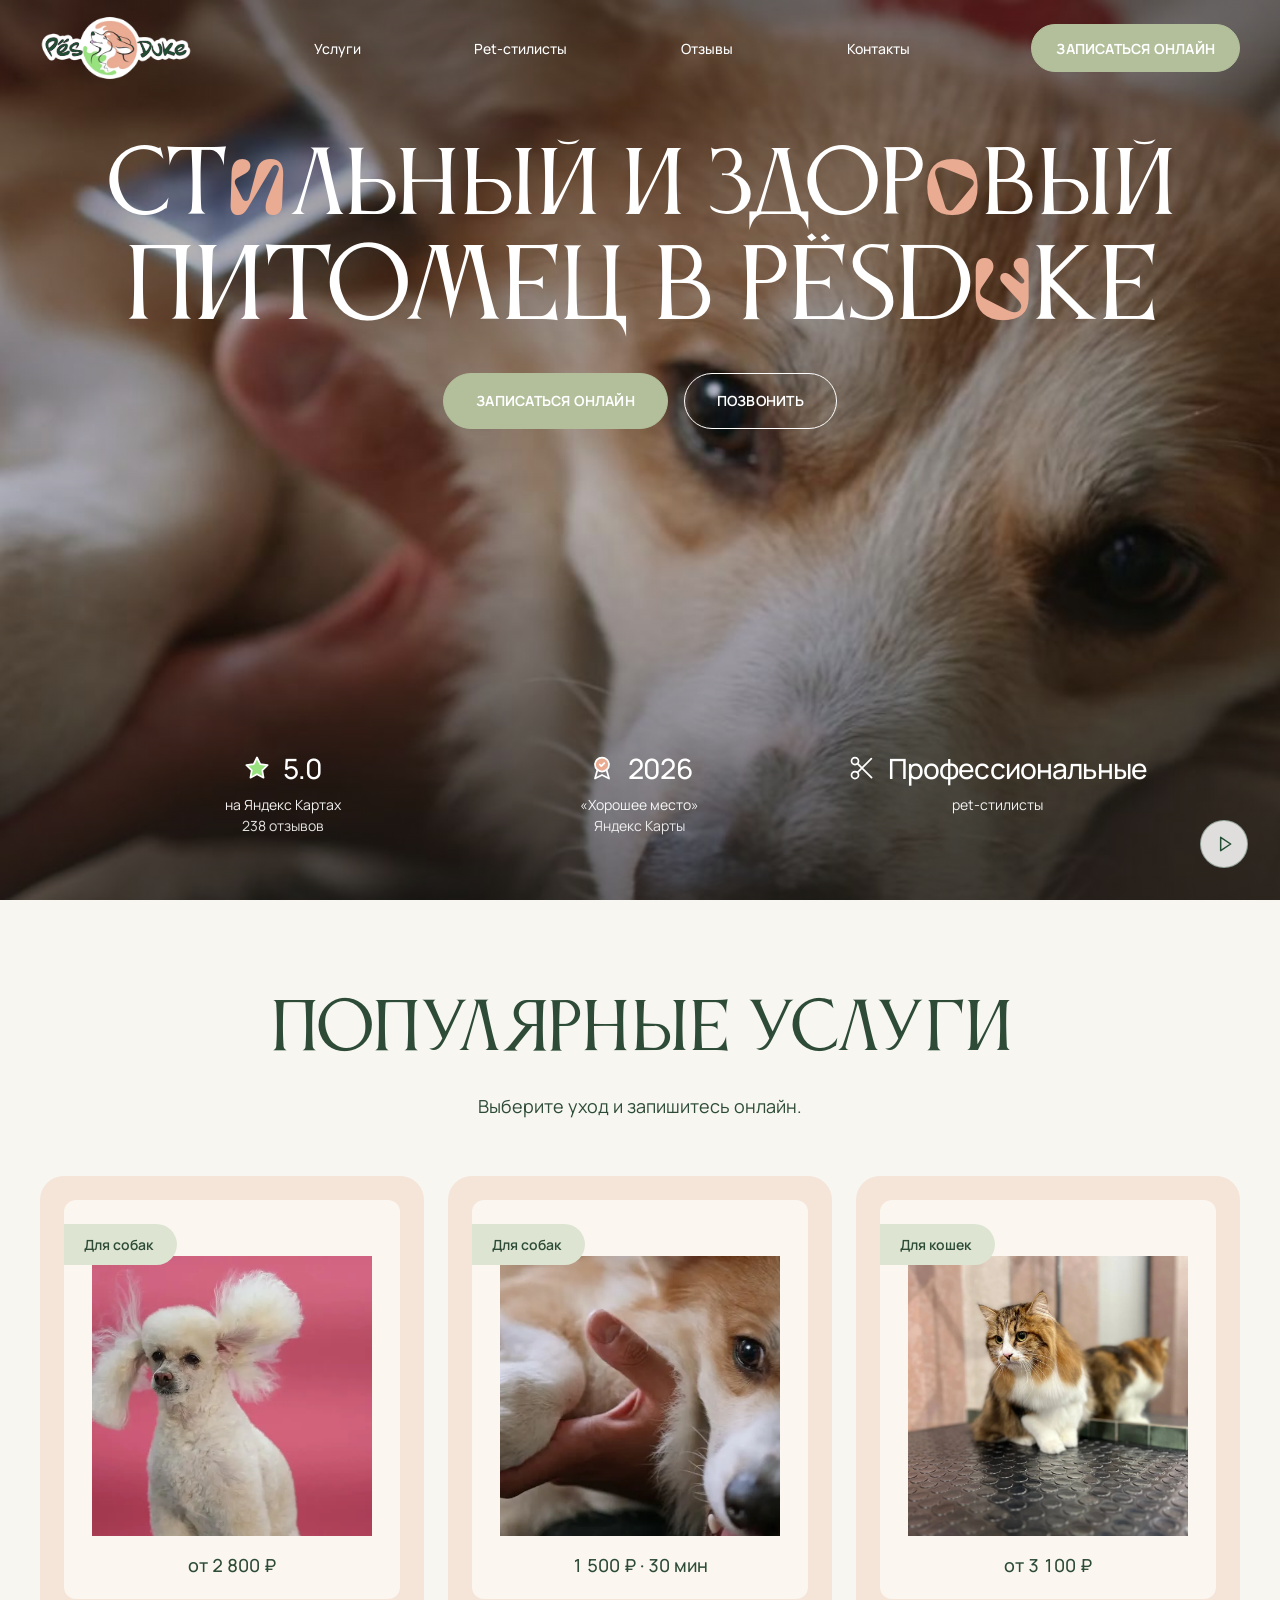
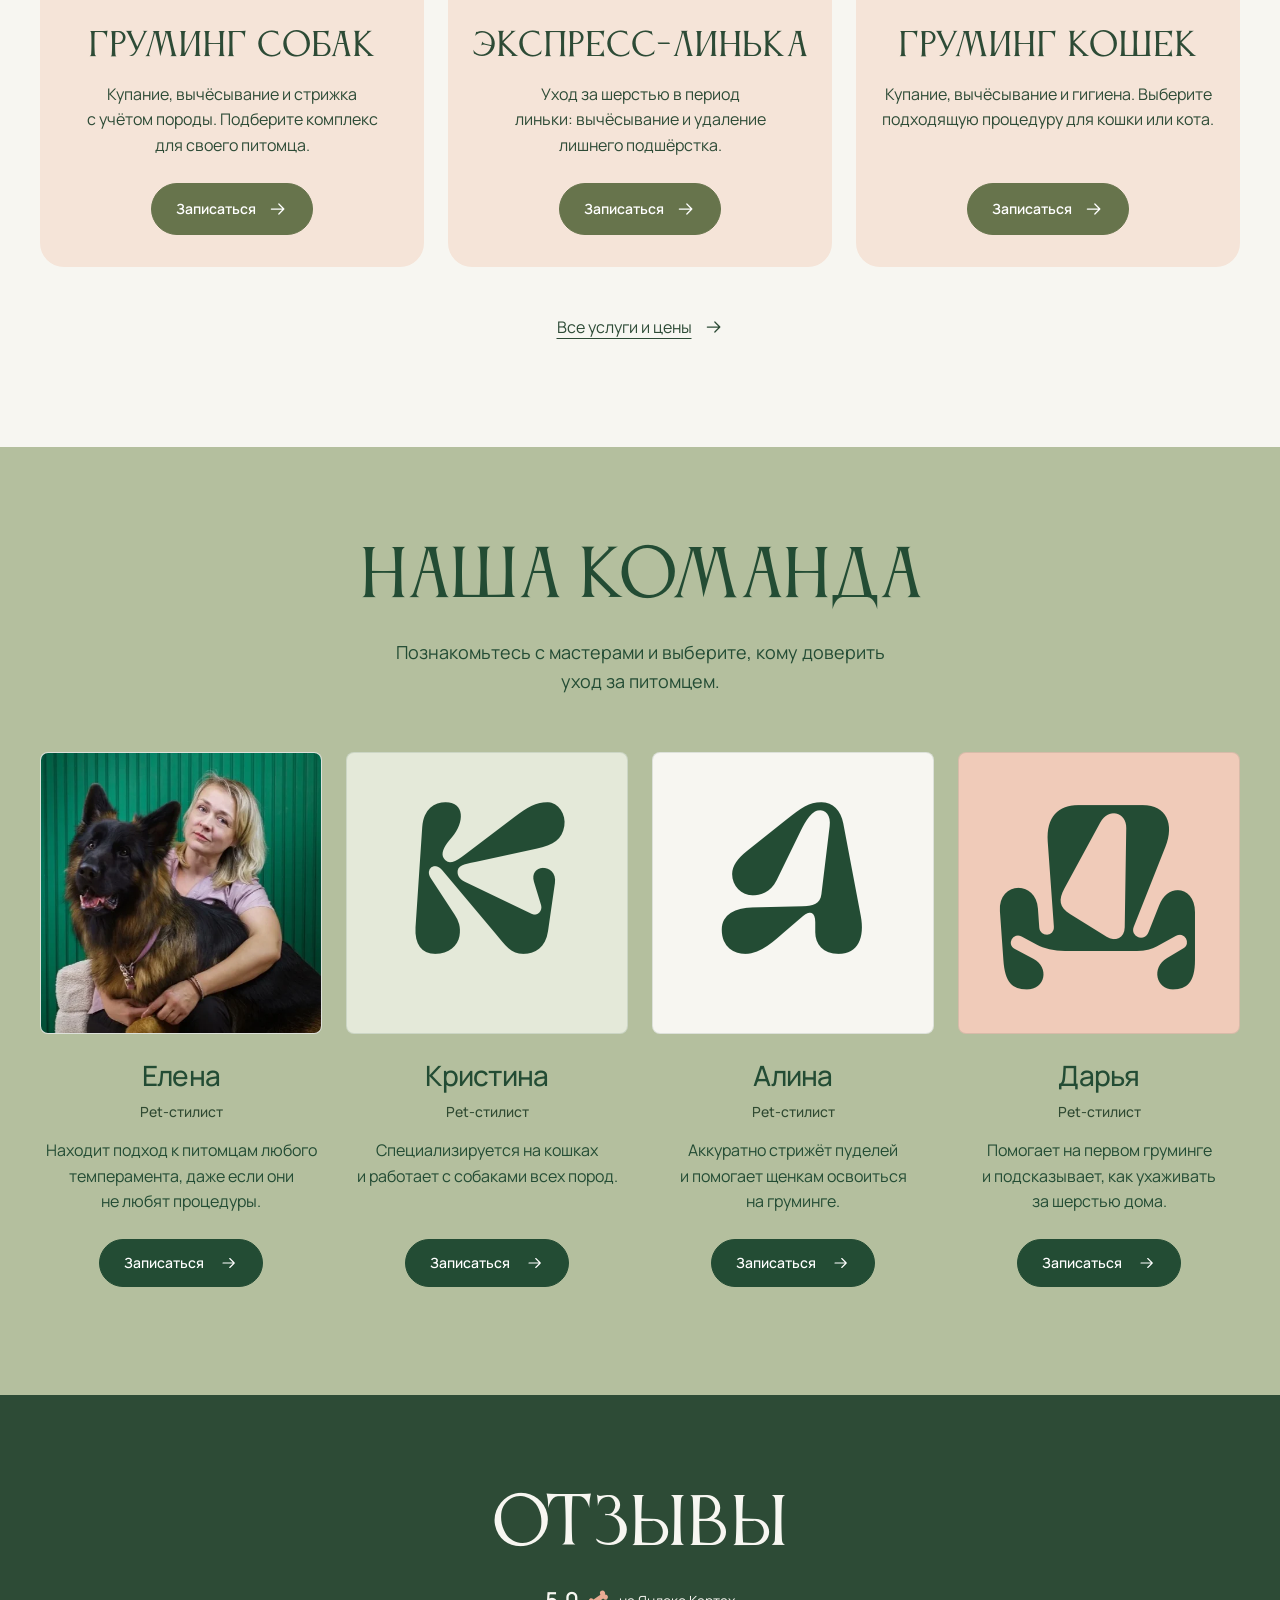
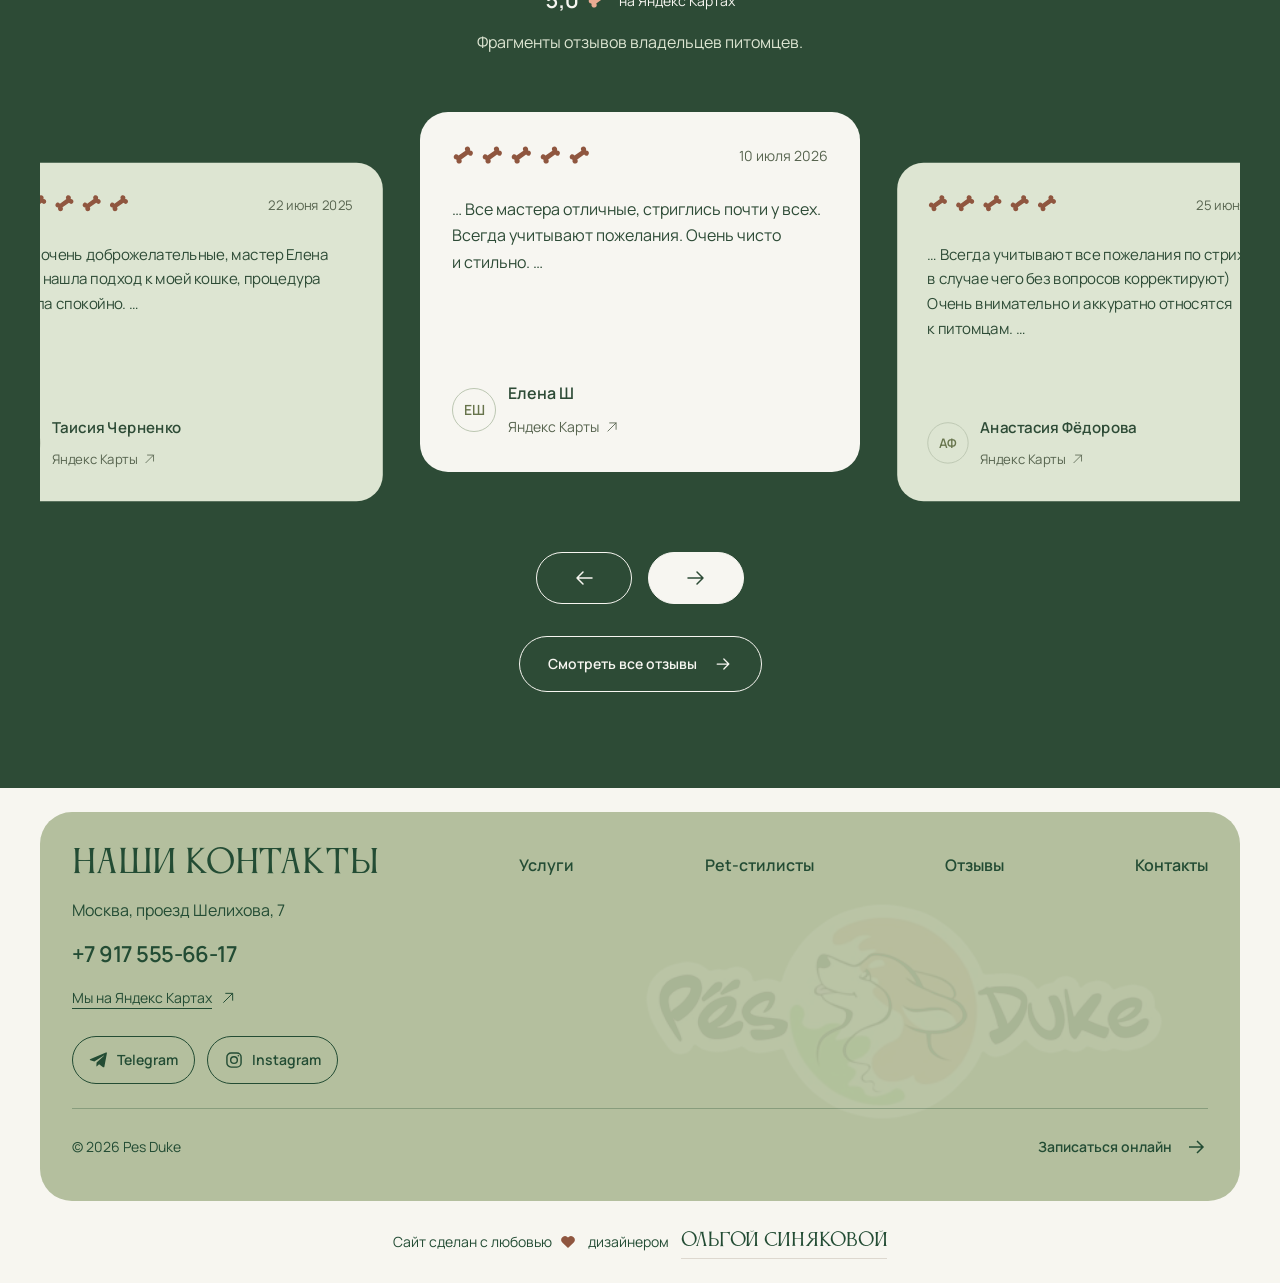
==== commit 20f44538: "Blend footer into page with light background and aligned grid" ====
--- a/index.html
+++ b/index.html
@@ -320,7 +320,7 @@
 @media(prefers-reduced-motion:reduce){html{scroll-behavior:auto}*,*:before,*:after{animation:none!important;transition:none!important}.button:active{scale:none}}
 
 </style>
-<link rel="stylesheet" href="assets/footer.css?v=palette-1">
+<link rel="stylesheet" href="assets/footer.css?v=quiet-1">
 
 <link rel="preload" as="image" href="assets/hero-poster-v2.jpg" fetchpriority="high">
 </head>
--- a/assets/footer.css
+++ b/assets/footer.css
@@ -1,7 +1,7 @@
 /* Shared footer: logo colours, generous grid and an independent designer credit. */
-.site-footer{background:var(--footer-bg,#2D4B36);color:#F7F6F1;padding:24px;font:400 16px/1.6 Manrope,Arial,sans-serif;scroll-margin-top:24px}
-.footer-panel{position:relative;isolation:isolate;overflow:hidden;max-width:1520px;margin-inline:auto;border-radius:48px;background:var(--footer-panel-bg,#B2BF9B);color:#234C34;padding:32px;min-height:0;display:grid;grid-template-columns:minmax(280px,1fr) minmax(0,1.8fr);column-gap:64px;row-gap:24px}
-.footer-watermark{position:absolute;z-index:-1;right:6%;bottom:72px;width:44%;max-width:600px;height:auto;opacity:.13;filter:url(#brand-ink);pointer-events:none;user-select:none}
+.site-footer{background:var(--footer-bg,var(--page,#F7F6F1));color:#234C34;padding:24px var(--page-margin,var(--gutter,40px));font:400 16px/1.6 Manrope,Arial,sans-serif;scroll-margin-top:24px}
+.footer-panel{position:relative;isolation:isolate;overflow:hidden;max-width:1440px;margin-inline:auto;border-radius:32px;background:var(--footer-panel-bg,#B4BF9E);color:#234C34;padding:32px;min-height:0;display:grid;grid-template-columns:minmax(280px,1fr) minmax(0,1.8fr);column-gap:64px;row-gap:24px}
+.footer-watermark{position:absolute;z-index:-1;right:6%;bottom:72px;width:44%;max-width:600px;height:auto;opacity:.08;filter:url(#brand-ink);pointer-events:none;user-select:none}
 .footer-contact{min-width:0;max-width:320px}
 .footer-title{font:400 32px/1.2 Anticva,Georgia,serif;letter-spacing:-.02em;margin:0 0 16px;text-transform:uppercase}
 .footer-address{font-style:normal;font-size:16px;line-height:1.6;margin:0 0 8px}
@@ -17,14 +17,14 @@
 .footer-base p{margin:0}
 .footer-booking{display:inline-flex;align-items:center;min-height:44px;font-weight:600;gap:12px}
 .footer-booking svg{width:24px;height:24px;fill:none;stroke:currentColor;stroke-width:1.5}
-.designer-credit{display:flex;align-items:center;justify-content:center;flex-wrap:wrap;gap:8px 12px;margin:0 auto;max-width:1520px;padding:24px 8px 0;font-size:14px;line-height:1.7;text-align:center}
+.designer-credit{display:flex;align-items:center;justify-content:center;flex-wrap:wrap;gap:8px 12px;margin:0 auto;max-width:1440px;padding:24px 8px 0;font-size:14px;line-height:1.7;text-align:center}
 .designer-credit>span{display:inline-flex;align-items:center;gap:8px}
-.designer-credit svg{width:16px;height:16px;fill:#EAAB93;flex:none}
-.designer-credit a{font:400 24px/1.4 Anticva,Georgia,serif;letter-spacing:-.015em;padding:4px 0;border-bottom:1px solid var(--footer-panel-bg,#B2BF9B);transition:color .2s,border-color .2s}
+.designer-credit svg{width:16px;height:16px;fill:#8F563F;flex:none}
+.designer-credit a{font:400 18px/1.4 Anticva,Georgia,serif;letter-spacing:-.015em;padding:4px 0;border-bottom:1px solid #DDD8CF;transition:color .2s,border-color .2s}
 .site-footer a:focus-visible{outline:3px solid #8F563F;outline-offset:5px}
-.designer-credit a:focus-visible{outline-color:#EAAB93}
-@media(hover:hover){.footer-nav a:hover,.footer-phone:hover,.footer-booking:hover{text-decoration:underline;text-underline-offset:5px}.footer-social:hover{background:#234C34;color:#F7F6F1;transform:translateY(-2px)}.designer-credit a:hover{color:#EAAB93;border-color:#EAAB93}}
+.designer-credit a:focus-visible{outline-color:#8F563F}
+@media(hover:hover){.footer-nav a:hover,.footer-phone:hover,.footer-booking:hover{text-decoration:underline;text-underline-offset:5px}.footer-social:hover{background:#234C34;color:#F7F6F1;transform:translateY(-2px)}.designer-credit a:hover{color:#8F563F;border-color:#8F563F}}
 @media(max-width:1099px){.footer-panel{padding:32px;column-gap:32px;grid-template-columns:minmax(260px,1fr) minmax(0,1fr)}.footer-nav{grid-template-columns:repeat(2,max-content);justify-content:start;gap:16px 32px}.footer-watermark{width:44%;right:6%;bottom:80px}}
-@media(max-width:767px){.site-footer{padding:16px 16px 24px;scroll-margin-top:16px}.footer-panel{padding:24px;border-radius:32px;grid-template-columns:minmax(0,1fr);gap:24px;min-height:0}.footer-title{font-size:28px;margin-bottom:16px}.footer-contact{max-width:none}.footer-address{margin-bottom:8px}.footer-phone{font-size:21px}.footer-socials{margin-top:16px;gap:8px}.footer-social{padding-inline:14px}.footer-nav{grid-template-columns:repeat(2,minmax(0,1fr));gap:0 20px;font-size:14px}.footer-watermark{width:68%;right:4%;bottom:100px;opacity:.09}.footer-base{padding-top:16px;display:block}.footer-base p{margin-bottom:8px}.designer-credit{padding-top:24px;gap:4px 8px;max-width:340px}.designer-credit>span:first-child{width:100%;justify-content:center}.designer-credit a{font-size:22px}}
-@media(max-width:359px){.footer-social{padding-inline:10px;gap:6px}}
+@media(max-width:767px){.site-footer{padding:16px 20px 24px;scroll-margin-top:16px}.footer-panel{padding:24px;border-radius:32px;grid-template-columns:minmax(0,1fr);gap:24px;min-height:0}.footer-title{font-size:28px;margin-bottom:16px}.footer-contact{max-width:none}.footer-address{margin-bottom:8px}.footer-phone{font-size:21px}.footer-socials{margin-top:16px;gap:8px}.footer-social{padding-inline:14px}.footer-nav{grid-template-columns:repeat(2,minmax(0,1fr));gap:0 20px;font-size:14px}.footer-watermark{width:68%;right:4%;bottom:100px;opacity:.06}.footer-base{padding-top:16px;display:block}.footer-base p{margin-bottom:8px}.designer-credit{padding-top:24px;gap:4px 8px;max-width:340px}.designer-credit>span:first-child{width:100%;justify-content:center}.designer-credit a{font-size:18px}}
+@media(max-width:359px){.footer-panel{padding-inline:20px}.footer-social{padding-inline:10px;gap:6px}}
 @media(prefers-reduced-motion:reduce){.site-footer *, .site-footer *::before,.site-footer *::after{transition:none!important;animation:none!important}}
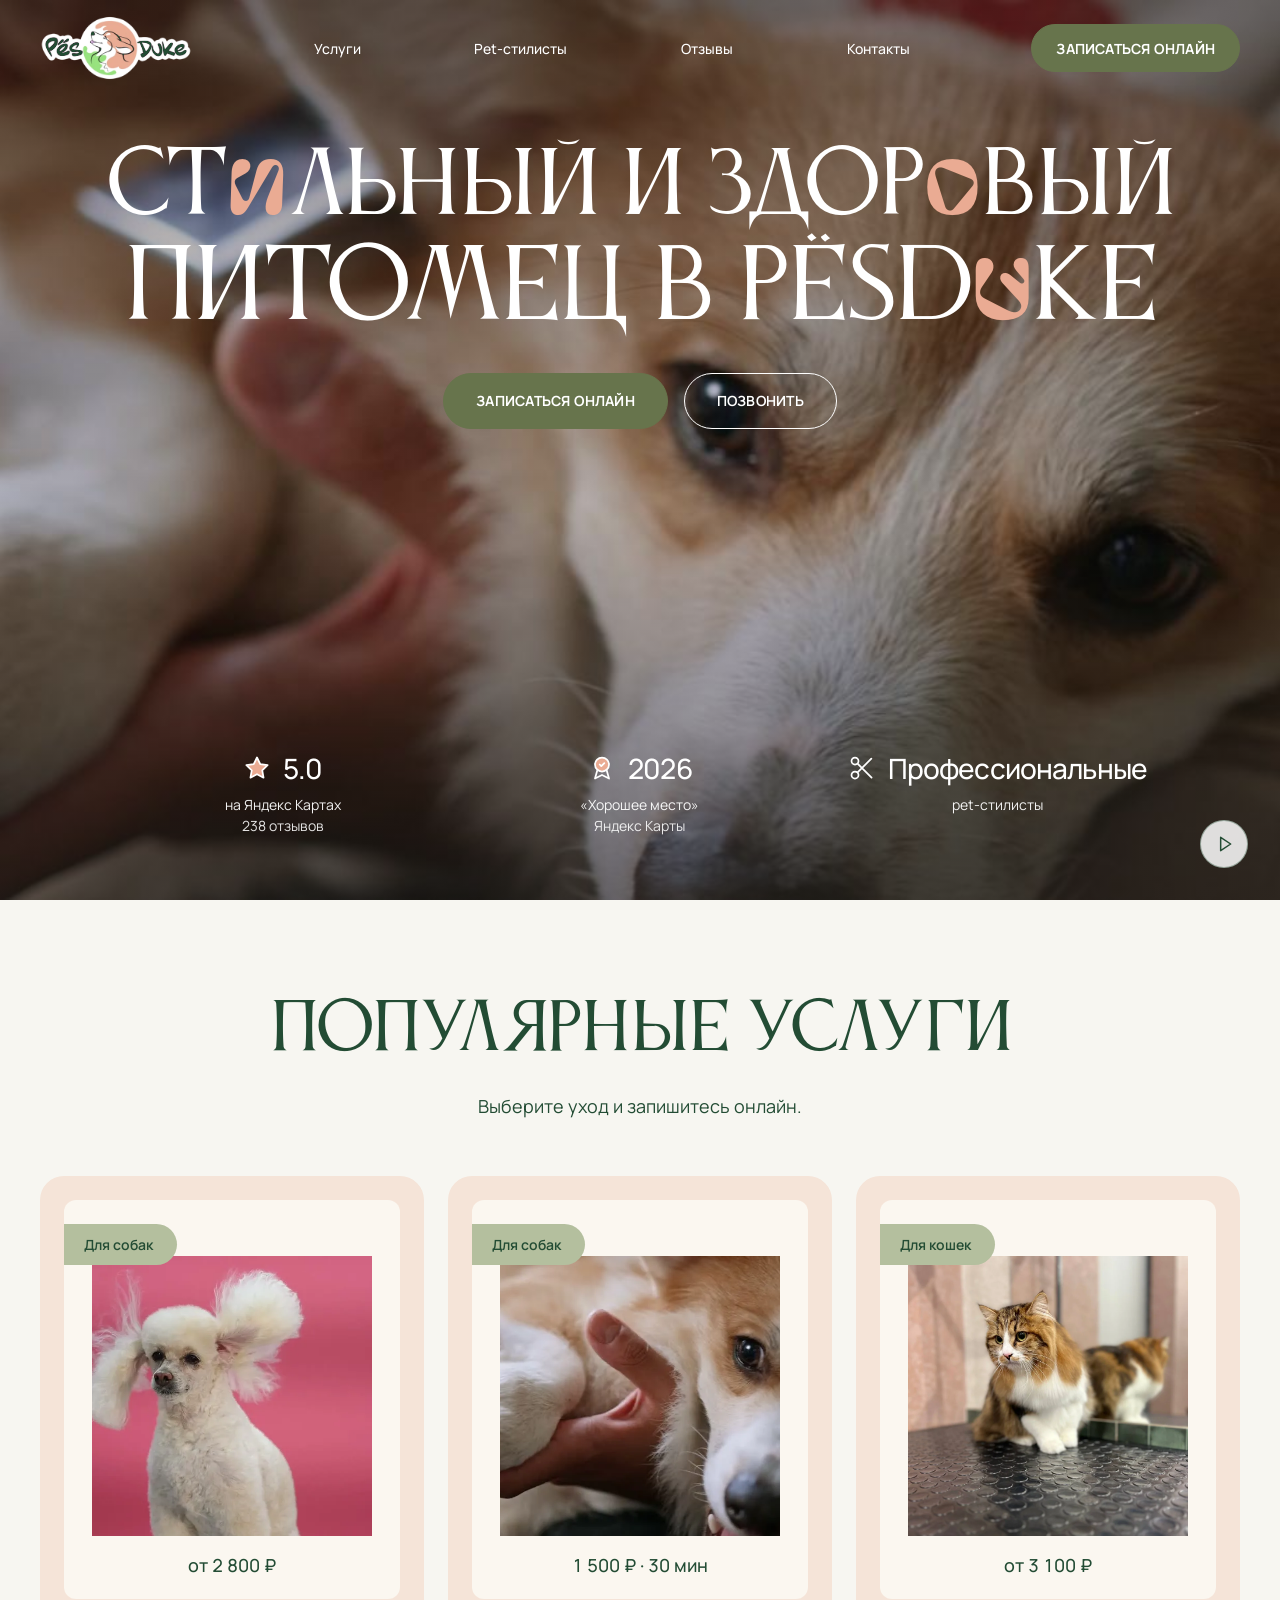
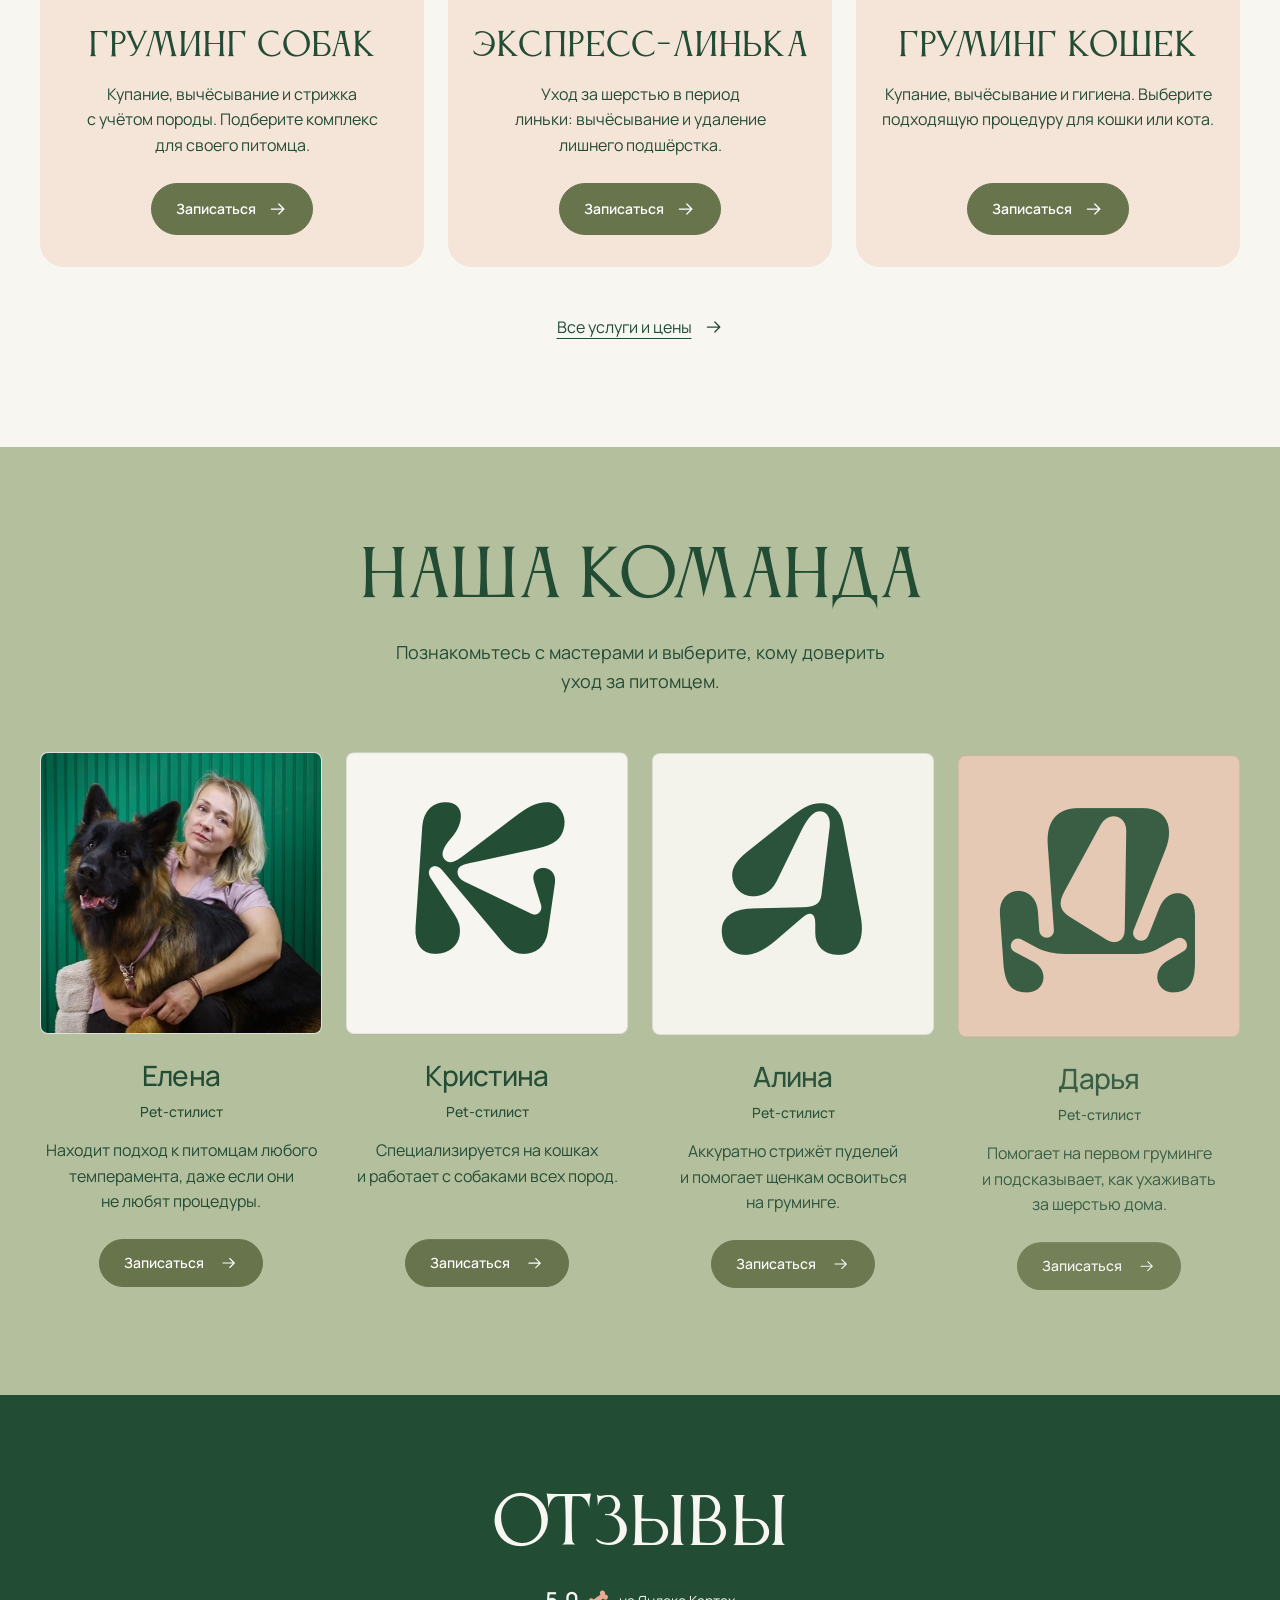
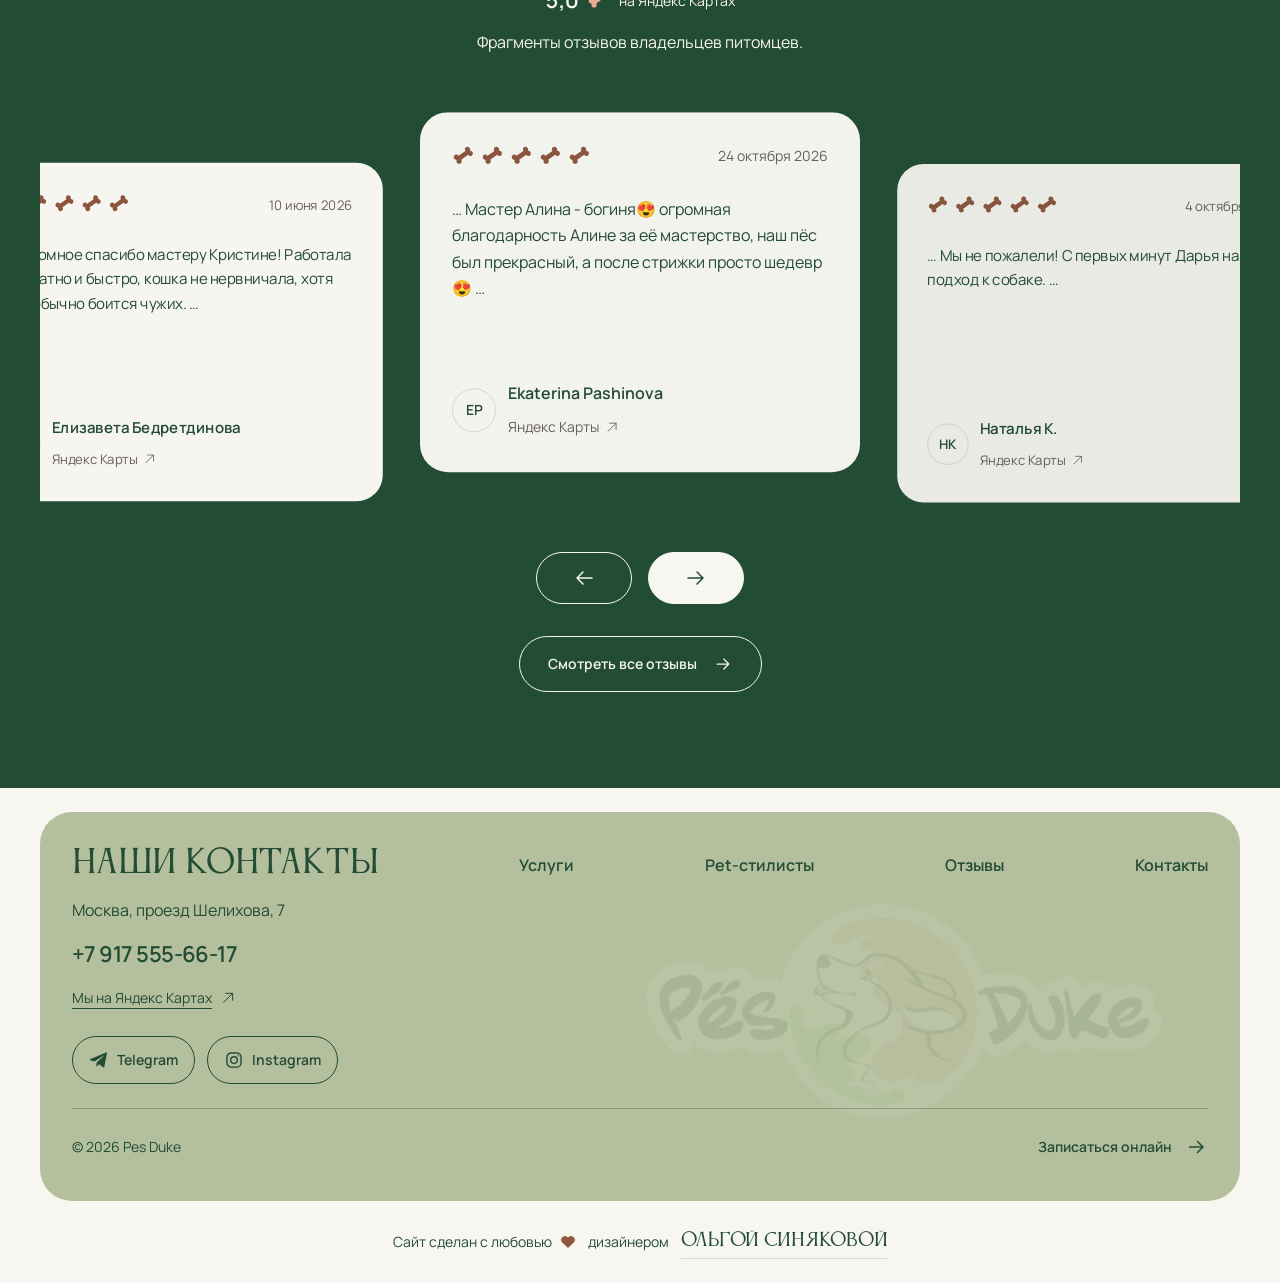
==== commit f682110a: "Unify home page around three brand green roles" ====
--- a/index.html
+++ b/index.html
@@ -11,7 +11,7 @@
 @font-face{font-family:Anticva;src:url(assets/anticva-v2.otf) format("opentype");font-weight:400;font-style:normal;font-display:swap}
 @font-face{font-family:Pilowlava;src:url(assets/pilowlava-v2.woff2) format("woff2");font-weight:400;font-style:normal;font-display:swap}
 :root{
- --page:#F7F6F0;--forest:#234C34;--ink:#FFFFFF;--muted:rgba(255,255,255,.94);--soft:rgba(255,255,255,.88);--lime:#97E27E;--peach:#EAAB93;--line:rgba(35,76,52,.35);
+ --page:#F7F6F1;--forest:#234C34;--olive:#67744C;--sage:#B4BF9E;--muted-neutral:#686259;--neutral-line:#DDD8CF;--footer-panel-bg:var(--sage);--ink:#FFFFFF;--muted:rgba(255,255,255,.94);--soft:rgba(255,255,255,.88);--peach:#EAAB93;--line:rgba(35,76,52,.35);
  --s1:4px;--s2:8px;--s3:12px;--s4:16px;--s6:24px;--s8:32px;--s12:48px;--s16:64px;--s24:96px;
  --max-width:1200px;--gutter:24px;--page-margin:40px
 }
@@ -33,7 +33,7 @@
 .brand img{width:100%;height:auto;filter:url(#brand-ink)}
 .desktop-nav{display:flex;align-items:center;gap:32px;font-size:14px;font-weight:500;line-height:1.5;margin-left:auto}
 .desktop-nav a,.phone{display:inline-flex;align-items:center;min-height:44px;padding-block:12px;transition:color .2s ease}
-.desktop-nav a:hover,.phone:hover{color:var(--lime)}
+.desktop-nav a:hover,.phone:hover{color:var(--peach)}
 .phone{font-size:16px;font-weight:550;white-space:nowrap;margin-left:16px}
 .menu-toggle{display:none;align-items:center;gap:12px;min-height:44px;padding:12px 16px;color:var(--forest);background:rgba(255,255,255,.88);backdrop-filter:blur(4px);border:1px solid var(--line);border-radius:999px;font-size:14px;font-weight:550}
 .menu-toggle svg{width:20px;height:20px}
@@ -49,8 +49,8 @@
 .hero-media:after{display:none}
 .hero-action{grid-column:1 / span 7;grid-row:2;position:relative;z-index:1}
 .action-row{display:flex;align-items:center;gap:16px;flex-wrap:wrap}
-.button{display:inline-flex;align-items:center;justify-content:center;min-height:56px;padding:16px 32px;border:1px solid var(--peach);border-radius:999px;background:var(--peach);color:var(--forest);font-size:14px;line-height:1.5;font-weight:650;letter-spacing:.015em;white-space:nowrap;transition:background .2s ease,color .2s ease,border-color .2s ease}
-.button:hover{background:var(--lime);border-color:var(--lime);color:var(--forest)}
+.button{display:inline-flex;align-items:center;justify-content:center;min-height:56px;padding:16px 32px;border:1px solid var(--olive);border-radius:999px;background:var(--olive);color:#FFFFFF;font-size:14px;line-height:1.5;font-weight:650;letter-spacing:.015em;white-space:nowrap;transition:background .2s ease,color .2s ease,border-color .2s ease}
+.button:hover{background:var(--forest);border-color:var(--forest);color:#FFFFFF}
 .button:active{scale:.98}
 .button--secondary{background:transparent;border-color:var(--ink);color:var(--ink)}
 .button--secondary:hover{background:var(--ink);border-color:var(--ink);color:var(--forest)}
@@ -62,9 +62,9 @@
 .proof-link{display:block;border-radius:4px}
 .proof-heading{display:flex;align-items:center;gap:8px;min-height:36px;white-space:nowrap}
 .proof-icon{width:22px;height:22px;flex:none;stroke:var(--ink);stroke-width:1.5;fill:none;stroke-linecap:round;stroke-linejoin:round}
-.proof-item:first-child .proof-icon{fill:var(--lime);stroke:var(--lime)}
+.proof-item:first-child .proof-icon{fill:var(--peach);stroke:var(--peach)}
 .proof-item:nth-child(2) .proof-icon{stroke:var(--peach)}
-.proof-item:last-child .proof-icon{stroke:var(--lime)}
+.proof-item:last-child .proof-icon{stroke:var(--peach)}
 .proof-value{font-size:28px;line-height:1.15;font-weight:500;letter-spacing:-.03em}
 .proof-value--word{display:block;font-size:17px;line-height:1.5;letter-spacing:-.015em}
 .team-copy{display:flex;flex-direction:column;gap:4px}
@@ -95,7 +95,7 @@
 .video-control svg{width:20px;height:20px;stroke:currentColor;fill:none;stroke-width:1.8;stroke-linecap:round;stroke-linejoin:round}
 .video-control[data-state="playing"] .play-icon,.video-control[data-state="paused"] .pause-icon{display:none}
 .proof-icon{stroke:var(--ink)}
-.proof-item:first-child .proof-icon{fill:var(--lime);stroke:var(--ink)}
+.proof-item:first-child .proof-icon{fill:var(--peach);stroke:var(--ink)}
 .proof-item:nth-child(2) .proof-icon{stroke:var(--ink)}
 .proof-item:nth-child(2) .proof-icon circle{fill:var(--peach)}
 .proof-item:last-child .proof-icon{stroke:var(--ink)}
@@ -139,8 +139,8 @@
 /* Compact hero: actions followed directly by trust statements. */
 .hero-action{grid-row:2}
 .proof-list{grid-row:3;margin-top:0}
-.button:not(.button--secondary){background:#B2BF9A;border-color:#B2BF9A;color:#FFFFFF;font-weight:700}
-.button:not(.button--secondary):hover{background:#647547;border-color:#647547;color:#FFFFFF}
+.button:not(.button--secondary){background:var(--olive);border-color:var(--olive);color:#FFFFFF;font-weight:700}
+.button:not(.button--secondary):hover{background:var(--forest);border-color:var(--forest);color:#FFFFFF}
 @media(max-width:767px){.hero-action{grid-row:2}.proof-list{grid-row:3;margin-top:8px}}
 
 
@@ -191,7 +191,7 @@
 
 
 /* Quick booking — framed photographs and audience labels from the card reference. */
-.popular-section{padding-block:96px;background:#F7F6F1;color:#2D4B36;scroll-margin-top:24px;--popular-olive:#67744C;--popular-ink:#2D4B36;--popular-peach:#F5E4D8;--popular-surface:#FBF7F0}
+.popular-section{padding-block:96px;background:#F7F6F1;color:var(--forest);scroll-margin-top:24px;--popular-olive:var(--olive);--popular-ink:var(--forest);--popular-peach:#F5E4D8;--popular-surface:#FBF7F0}
 .popular-shell{width:calc(100% - var(--page-margin)*2);max-width:1440px;margin-inline:auto}
 .popular-header{max-width:1100px;margin:0 auto 48px;text-align:center}
 .popular-heading{font:400 clamp(48px,5vw,72px)/1.12 Anticva,Georgia,serif;letter-spacing:-.025em;text-transform:uppercase;margin:0;text-wrap:balance}
@@ -200,7 +200,7 @@
 .popular-item{min-width:0;display:flex}
 .popular-card{display:flex;flex-direction:column;align-items:center;width:100%;padding:24px 24px 32px;border-radius:24px;background:var(--popular-peach);text-align:center;transition:transform .3s ease}
 .popular-media{position:relative;width:100%;margin:0;padding:56px 28px 20px;background:var(--popular-surface);border-radius:12px}
-.popular-badge{position:absolute;left:0;top:24px;z-index:1;display:inline-flex;align-items:center;min-height:40px;padding:10px 24px 10px 20px;border-radius:0 999px 999px 0;background:#DDE5D2;color:var(--popular-ink);font-size:14px;font-weight:600;line-height:1.5}
+.popular-badge{position:absolute;left:0;top:24px;z-index:1;display:inline-flex;align-items:center;min-height:40px;padding:10px 24px 10px 20px;border-radius:0 999px 999px 0;background:var(--sage);color:var(--popular-ink);font-size:14px;font-weight:600;line-height:1.5}
 .popular-photo{aspect-ratio:1;overflow:hidden;background:#EEECE2}
 .popular-photo img{display:block;width:100%;height:100%;object-fit:cover;object-position:50% 50%;transition:transform .5s cubic-bezier(.2,.65,.3,1)}
 .popular-item:nth-child(2) .popular-photo img{object-position:70% 50%}
@@ -213,31 +213,31 @@
 .popular-description{flex:1;margin:16px auto 24px;max-width:35ch;font-size:16px;line-height:1.6;text-wrap:pretty}
 .popular-book{display:inline-flex;align-items:center;justify-content:center;gap:12px;min-height:52px;padding:14px 24px;border:1px solid var(--popular-olive);border-radius:999px;background:var(--popular-olive);color:#FFFFFF;font-size:14px;line-height:1.5;font-weight:600;transition:background .22s ease,transform .22s ease}
 .popular-book svg,.popular-nav svg,.popular-all svg,.quick-booking svg{width:20px;height:20px;fill:none;stroke:currentColor;stroke-width:1.5;stroke-linecap:round;stroke-linejoin:round;flex:none}
-.popular-book:hover{background:#54613D;border-color:#54613D}
+.popular-book:hover{background:var(--forest);border-color:var(--forest)}
 .popular-toolbar{display:none;align-items:center;justify-content:space-between;gap:24px;margin-bottom:16px}
 .popular-count{font-size:14px;line-height:1.5;font-variant-numeric:tabular-nums}
 .popular-navigation{display:flex;gap:12px}
 .popular-nav{display:inline-flex;align-items:center;justify-content:center;width:48px;height:48px;padding:12px;border:1px solid var(--popular-ink);border-radius:50%;color:var(--popular-ink);background:transparent;transition:background .22s ease,opacity .22s ease}
-.popular-nav:disabled{opacity:.35;cursor:default}.popular-nav:hover:not(:disabled){background:#E9ECDD}
+.popular-nav:disabled{opacity:.35;cursor:default}.popular-nav:hover:not(:disabled){background:var(--page)}
 .popular-all{margin-top:24px;text-align:center}.popular-all a{display:inline-flex;align-items:center;justify-content:center;gap:12px;min-height:48px;font-size:16px;line-height:1.5;text-decoration:underline;text-underline-offset:5px}.popular-all a:hover{color:#8F563F}
 .popular-section a:focus-visible,.popular-section button:focus-visible,.popular-grid:focus-visible{outline:3px solid #8F563F;outline-offset:5px}
-.quick-booking{position:fixed;inset:0;width:min(560px,calc(100% - 32px));max-height:calc(100svh - 32px);margin:auto;padding:32px;border:1px solid #D2D7CB;border-radius:24px;overflow:auto;background:#F7F6F1;color:#2D4B36;box-shadow:0 24px 80px rgba(45,75,54,.15)}
-.quick-booking::backdrop{background:rgba(45,75,54,.45)}
-.quick-booking-top{display:flex;align-items:center;justify-content:space-between;gap:24px;margin-bottom:24px}.quick-booking-eyebrow{font-size:14px;color:#57644F}
-.quick-booking-close{display:grid;place-items:center;width:44px;height:44px;padding:12px;border:1px solid #2D4B36;border-radius:50%;color:#2D4B36;background:transparent}
+.quick-booking{position:fixed;inset:0;width:min(560px,calc(100% - 32px));max-height:calc(100svh - 32px);margin:auto;padding:32px;border:1px solid var(--neutral-line);border-radius:24px;overflow:auto;background:#F7F6F1;color:var(--forest);box-shadow:0 24px 80px rgba(35,76,52,.15)}
+.quick-booking::backdrop{background:rgba(35,76,52,.45)}
+.quick-booking-top{display:flex;align-items:center;justify-content:space-between;gap:24px;margin-bottom:24px}.quick-booking-eyebrow{font-size:14px;color:var(--muted-neutral)}
+.quick-booking-close{display:grid;place-items:center;width:44px;height:44px;padding:12px;border:1px solid var(--forest);border-radius:50%;color:var(--forest);background:transparent}
 .quick-booking h2{font:400 40px/1.15 Anticva,Georgia,serif;letter-spacing:-.02em;margin:0;text-wrap:balance}
 .quick-booking-intro{font-size:16px;line-height:1.6;margin:16px 0 28px}.quick-booking-label{display:block;font-size:14px;font-weight:600;line-height:1.5;margin-bottom:12px}
-.quick-select-wrap{width:100%;min-width:0}.quick-select-wrap select{display:block;width:100%;min-height:56px;padding:12px 40px 12px 16px;border:1px solid #2D4B36;border-radius:8px;font:400 16px/1.5 Manrope,Arial,sans-serif;color:#2D4B36;background:#F7F6F1;cursor:pointer;text-overflow:ellipsis}
+.quick-select-wrap{width:100%;min-width:0}.quick-select-wrap select{display:block;width:100%;min-height:56px;padding:12px 40px 12px 16px;border:1px solid var(--forest);border-radius:8px;font:400 16px/1.5 Manrope,Arial,sans-serif;color:var(--forest);background:#F7F6F1;cursor:pointer;text-overflow:ellipsis}
 .quick-booking-price{min-height:26px;margin:16px 0 24px;font-size:16px;font-weight:600}
-.quick-booking-next{display:flex;align-items:center;justify-content:center;gap:16px;width:100%;min-height:56px;padding:16px 24px;border:1px solid #67744C;border-radius:999px;background:#67744C;color:#FFFFFF;font-size:14px;line-height:1.5;font-weight:600;transition:background .22s ease}
-.quick-booking-next[aria-disabled="true"]{opacity:.45;cursor:default}.quick-booking-next:not([aria-disabled="true"]):hover{background:#54613D}
-.quick-booking-note{margin:16px 0 0;text-align:center;font-size:14px;color:#57644F}.quick-booking a:focus-visible,.quick-booking button:focus-visible,.quick-booking select:focus-visible{outline:3px solid #8F563F;outline-offset:5px}
+.quick-booking-next{display:flex;align-items:center;justify-content:center;gap:16px;width:100%;min-height:56px;padding:16px 24px;border:1px solid var(--olive);border-radius:999px;background:var(--olive);color:#FFFFFF;font-size:14px;line-height:1.5;font-weight:600;transition:background .22s ease}
+.quick-booking-next[aria-disabled="true"]{opacity:.45;cursor:default}.quick-booking-next:not([aria-disabled="true"]):hover{background:var(--forest)}
+.quick-booking-note{margin:16px 0 0;text-align:center;font-size:14px;color:var(--muted-neutral)}.quick-booking a:focus-visible,.quick-booking button:focus-visible,.quick-booking select:focus-visible{outline:3px solid #8F563F;outline-offset:5px}
 @media(hover:hover) and (prefers-reduced-motion:no-preference){.popular-card:hover{transform:translateY(-4px)}.popular-card:hover .popular-photo img{transform:scale(1.025)}.popular-book:hover{transform:translateY(-1px)}}
 @media(max-width:1099px){.popular-section{padding-block:80px}.popular-heading{font-size:56px}.popular-toolbar{display:flex}.popular-grid{display:flex;overflow-x:auto;overscroll-behavior-inline:contain;scroll-snap-type:x mandatory;scroll-padding-inline:0}.popular-grid::-webkit-scrollbar{display:none}.popular-item{flex:0 0 calc((100% - 24px)/2);scroll-snap-align:start}.popular-card{padding:20px 20px 28px}.popular-media{padding:56px 24px 20px}.popular-name{font-size:28px}}
 @media(max-width:767px){.popular-section{padding-block:64px;scroll-margin-top:16px}.popular-header{margin-bottom:32px}.popular-heading{font-size:40px;line-height:1.15}.popular-intro{font-size:16px;margin-top:16px}.popular-grid{gap:16px}.popular-item{flex-basis:92%}.popular-card{padding:16px 16px 24px;border-radius:20px}.popular-media{padding:48px 20px 16px}.popular-badge{top:16px;min-height:36px;padding:8px 20px 8px 16px}.popular-name{margin-top:24px;font-size:28px}.popular-price{font-size:16px;margin-top:16px}.popular-description{font-size:16px;margin-bottom:24px}.popular-nav{width:44px;height:44px;padding:11px}.quick-booking{padding:24px}.quick-booking h2{font-size:32px}.quick-booking-intro{margin-bottom:24px}}
 
 /* Team — open portrait cards in the salon palette. */
-.team-section{padding-block:96px;background:#B4BF9E;color:var(--team-ink);--team-ink:#234C34;--team-muted:#304A32;--team-cream:#F7F6F1;--team-gap:24px;--team-per-view:4;scroll-margin-top:24px}
+.team-section{padding-block:96px;background:var(--sage);color:var(--team-ink);--team-ink:#234C34;--team-muted:var(--forest);--team-cream:#F7F6F1;--team-gap:24px;--team-per-view:4;scroll-margin-top:24px}
 .team-shell{width:calc(100% - var(--page-margin)*2);max-width:1440px;margin-inline:auto}
 .team-header{max-width:760px;margin:0 auto 48px;text-align:center}
 .team-heading{margin:0;font-family:Anticva,Georgia,serif;font-weight:400;font-size:clamp(48px,5vw,72px);line-height:1.12;letter-spacing:-.025em;text-transform:uppercase;text-wrap:balance}
@@ -258,21 +258,21 @@
 .team-portrait-content{width:100%;height:100%;transition:transform .5s cubic-bezier(.2,.65,.3,1)}
 .team-portrait img{display:block;object-fit:cover}
 .team-portrait--initial .team-portrait-content{display:flex;align-items:center;justify-content:center;font-family:Pilowlava,serif;font-size:clamp(100px,15vw,216px);line-height:1;color:var(--team-ink);user-select:none}
-.team-portrait--sage{background:#E4E9D9}
+.team-portrait--sage{background:var(--page)}
 .team-portrait--peach{background:#F0CBB9}
 .team-name{margin:24px 0 0;font-family:Manrope,Arial,sans-serif;font-size:28px;font-weight:500;letter-spacing:-.025em;line-height:1.25}
 .team-role{color:var(--team-muted);margin:8px 0 0;font-size:14px;font-weight:500;line-height:1.5}
 .team-description{flex:1;max-width:33ch;margin:16px auto 24px;font-size:16px;line-height:1.6;text-wrap:pretty}
-.team-link{align-self:center;display:inline-flex;align-items:center;justify-content:center;gap:16px;min-height:48px;padding:12px 24px;border:1px solid var(--team-ink);border-radius:999px;background:var(--team-ink);color:#FFFFFF;font-size:14px;font-weight:550;line-height:1.5;transition:background .22s ease,transform .22s ease,box-shadow .22s ease}
+.team-link{align-self:center;display:inline-flex;align-items:center;justify-content:center;gap:16px;min-height:48px;padding:12px 24px;border:1px solid var(--olive);border-radius:999px;background:var(--olive);color:#FFFFFF;font-size:14px;font-weight:550;line-height:1.5;transition:background .22s ease,transform .22s ease,box-shadow .22s ease}
 .team-link svg{width:18px;height:18px;fill:none;stroke:currentColor;stroke-width:1.5;stroke-linecap:round;stroke-linejoin:round;transition:transform .22s ease}
-.team-link:hover{background:#365F43}
+.team-link:hover{background:var(--forest)}
 .team-section a:focus-visible,.team-section button:focus-visible,.team-track:focus-visible{outline:3px solid var(--team-ink);outline-offset:5px}
 @media(hover:hover) and (prefers-reduced-motion:no-preference){.team-card:hover{transform:translateY(-4px)}.team-card:hover .team-portrait-content{transform:scale(1.025)}.team-link:hover{transform:translateY(-1px)}.team-link:hover svg{transform:translateX(2px)}}
 @media(max-width:1099px){.team-section{--team-per-view:2;padding-block:80px}.team-heading{font-size:56px}.team-portrait--initial .team-portrait-content{font-size:180px}}
 @media(max-width:767px){.team-section{--team-gap:16px;--team-per-view:1.12;padding-block:64px;scroll-margin-top:16px}.team-header{margin-bottom:32px}.team-heading{font-size:40px;line-height:1.15}.team-intro{font-size:16px;line-height:1.6;margin-top:16px;max-width:34ch}.team-toolbar{margin-bottom:16px}.team-nav-button{width:44px;height:44px;padding:11px}.team-name{font-size:26px;margin-top:24px}.team-description{font-size:16px;max-width:28ch;margin-bottom:24px}.team-portrait--initial .team-portrait-content{font-size:clamp(120px,42vw,200px)}.team-link{gap:12px;padding-inline:20px}}
 
 /* Reviews — one centered carousel, with bone-shaped rating marks. */
-.reviews-section{padding-block:96px;background:#2D4B36;color:#F7F6F1;scroll-margin-top:24px;--review-olive:#67744C;--review-muted:#57644F;--review-surface:#DDE5D2;--review-line:#BCC7B2;--review-width:min(440px,calc(100vw - 96px))}
+.reviews-section{padding-block:96px;background:var(--forest);color:#F7F6F1;scroll-margin-top:24px;--review-olive:var(--forest);--review-muted:var(--muted-neutral);--review-surface:var(--page);--review-line:var(--neutral-line);--review-width:min(440px,calc(100vw - 96px))}
 .reviews-shell{width:calc(100% - var(--page-margin)*2);max-width:1440px;margin-inline:auto}
 .reviews-header{max-width:760px;margin:0 auto 24px;text-align:center}
 .reviews-heading{font:400 clamp(48px,5vw,72px)/1.12 Anticva,Georgia,serif;letter-spacing:-.025em;text-transform:uppercase;margin:0}
@@ -280,12 +280,12 @@
 .reviews-rating-value{font-size:22px;font-weight:600;font-variant-numeric:tabular-nums;line-height:1.2}
 .reviews-rating svg{width:24px;height:24px;fill:#EAAB93}
 .reviews-rating:hover{text-decoration:underline;text-underline-offset:5px}
-.reviews-intro{margin:8px 0 0;font-size:16px;line-height:1.6;color:#DDE5D2;text-wrap:pretty}
+.reviews-intro{margin:8px 0 0;font-size:16px;line-height:1.6;color:var(--page);text-wrap:pretty}
 .reviews-carousel{min-width:0}
 .reviews-grid{display:flex;align-items:stretch;gap:24px;list-style:none;margin:0;padding:56px calc((100% - var(--review-width))/2) 48px;overflow-x:auto;overscroll-behavior-inline:contain;scroll-snap-type:x mandatory;scroll-padding-inline:calc((100% - var(--review-width))/2);scrollbar-width:none}
 .reviews-grid::-webkit-scrollbar{display:none}
 .review-item{display:flex;min-width:0;flex:0 0 var(--review-width);scroll-snap-align:center}
-.review-card{display:flex;flex-direction:column;width:100%;min-height:360px;padding:32px;border-radius:28px;background:var(--review-surface);color:#2D4B36;transform:translateY(16px) scale(.94);transform-origin:50% 50%;transition:transform .35s ease,background .35s ease}
+.review-card{display:flex;flex-direction:column;width:100%;min-height:360px;padding:32px;border-radius:28px;background:var(--review-surface);color:var(--forest);transform:translateY(16px) scale(.94);transform-origin:50% 50%;transition:transform .35s ease,background .35s ease}
 .review-item.is-active .review-card{background:#F7F6F1;transform:translateY(-24px)}
 .review-meta{display:flex;align-items:center;justify-content:space-between;gap:16px}
 .review-bones{display:flex;gap:5px;flex:none;color:#8F563F}
@@ -299,18 +299,18 @@
 .review-author h3{font-size:16px;font-weight:600;line-height:1.5;margin:0;overflow-wrap:break-word}
 .review-source{display:inline-flex;align-items:center;gap:6px;min-height:44px;margin-bottom:-10px;font-size:14px;line-height:1.5;color:var(--review-muted)}
 .review-source svg{width:14px;height:14px;fill:none;stroke:currentColor;stroke-width:1.5;stroke-linecap:round;stroke-linejoin:round}
-.review-source:hover{color:#2D4B36;text-decoration:underline;text-underline-offset:4px}
+.review-source:hover{color:var(--forest);text-decoration:underline;text-underline-offset:4px}
 .reviews-navigation{display:flex;justify-content:center;gap:16px;margin-top:8px}
 .reviews-nav-button{display:inline-flex;align-items:center;justify-content:center;width:96px;min-height:52px;padding:12px 24px;border:1px solid #F7F6F1;border-radius:999px;color:#F7F6F1;background:transparent;transition:background .22s ease,color .22s ease,opacity .22s ease}
 .reviews-nav-button svg{width:24px;height:24px;fill:none;stroke:currentColor;stroke-width:1.5;stroke-linecap:round;stroke-linejoin:round}
-.reviews-nav-button[data-review-next]{background:#F7F6F1;color:#2D4B36}
-.reviews-nav-button:hover:not(:disabled){background:#EAAB93;color:#2D4B36;border-color:#EAAB93}
+.reviews-nav-button[data-review-next]{background:#F7F6F1;color:var(--forest)}
+.reviews-nav-button:hover:not(:disabled){background:#EAAB93;color:var(--forest);border-color:#EAAB93}
 .reviews-nav-button:disabled{opacity:.35;cursor:default}
 .reviews-carousel-status{position:absolute;width:1px;height:1px;padding:0;margin:-1px;overflow:hidden;clip:rect(0,0,0,0);white-space:nowrap;border:0}
 .reviews-action{margin-top:32px;text-align:center}
 .reviews-all{display:inline-flex;align-items:center;justify-content:center;gap:16px;min-height:56px;padding:16px 28px;border:1px solid #F7F6F1;border-radius:999px;background:transparent;color:#F7F6F1;font-size:14px;font-weight:600;line-height:1.5;transition:background .22s ease,color .22s ease}
 .reviews-all svg{width:20px;height:20px;fill:none;stroke:currentColor;stroke-width:1.5;stroke-linecap:round;stroke-linejoin:round;transition:transform .22s ease}
-.reviews-all:hover{background:#F7F6F1;color:#2D4B36}
+.reviews-all:hover{background:#F7F6F1;color:var(--forest)}
 .reviews-section a:focus-visible,.reviews-section button:focus-visible,.reviews-grid:focus-visible{outline:3px solid #EAAB93;outline-offset:5px}
 .review-source:focus-visible{outline-color:#8F563F!important}
 @media(hover:hover) and (prefers-reduced-motion:no-preference){.reviews-all:hover svg{transform:translateX(2px)}}
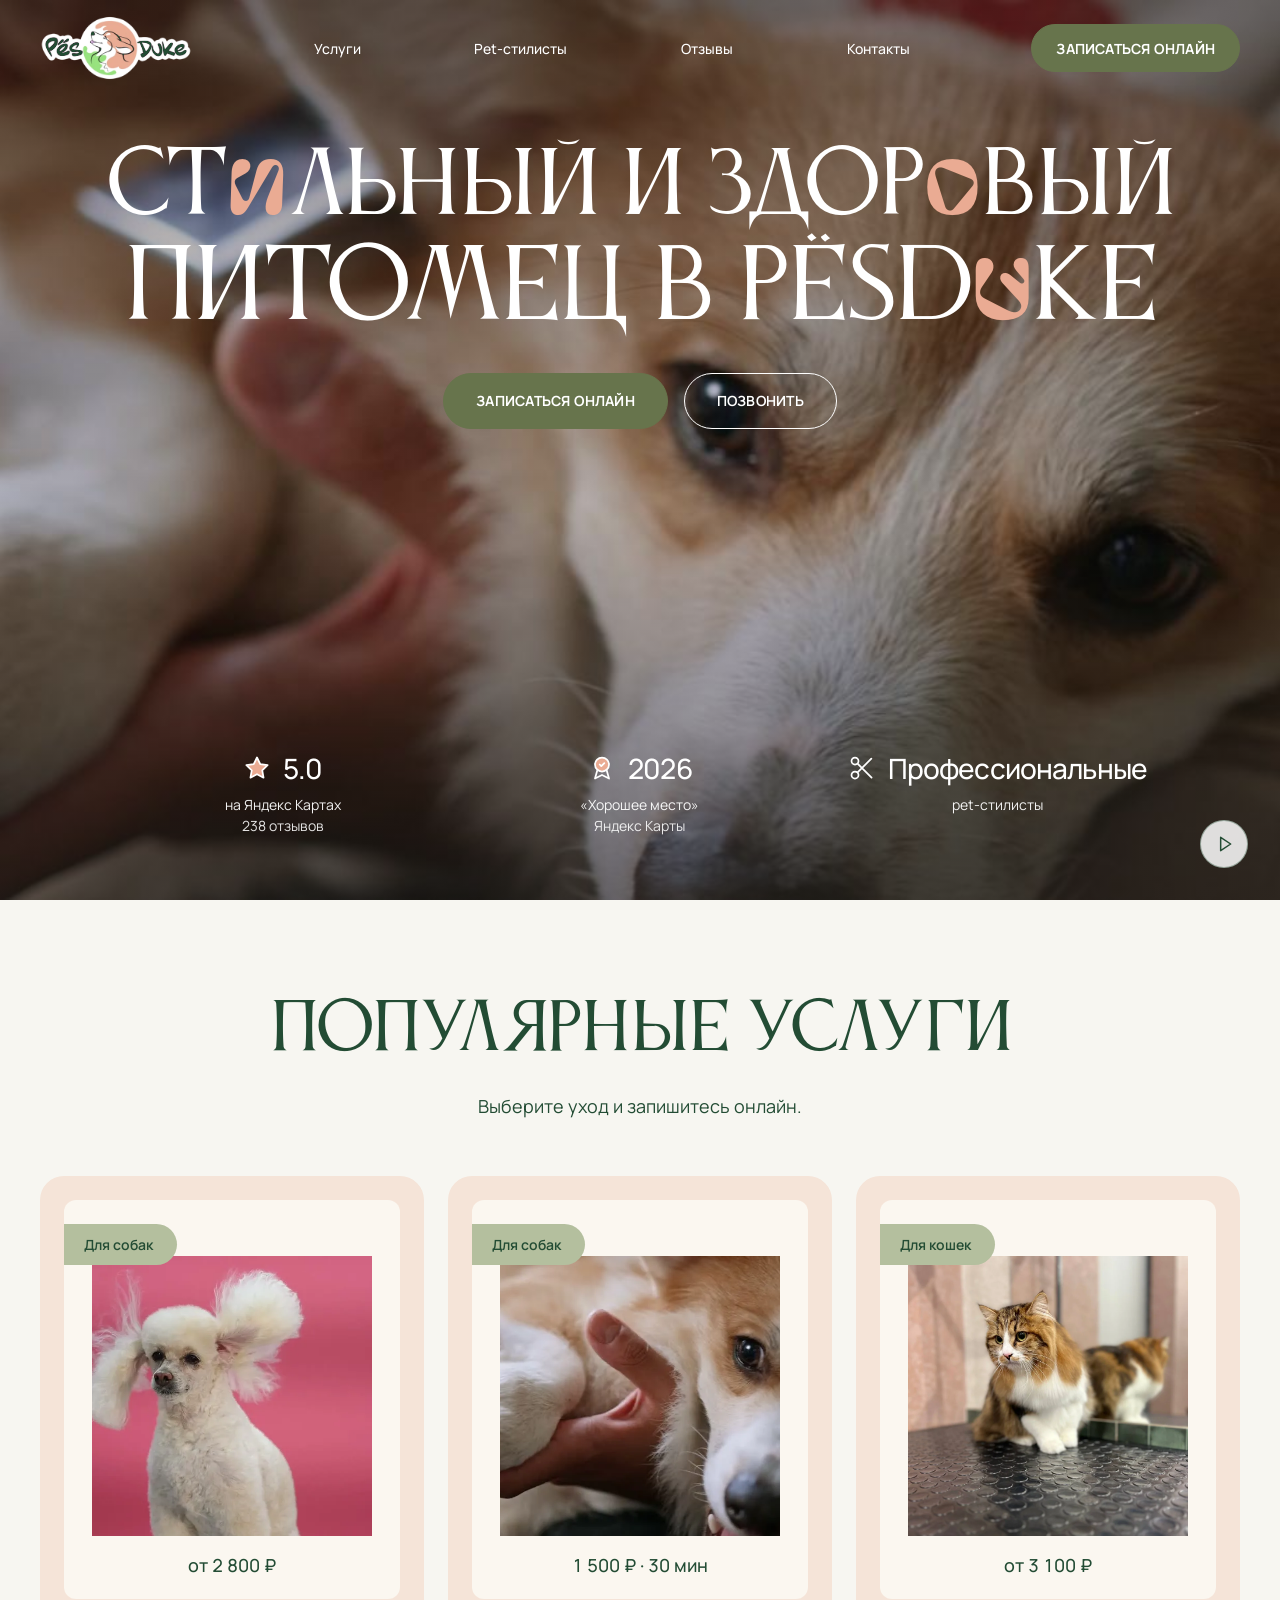
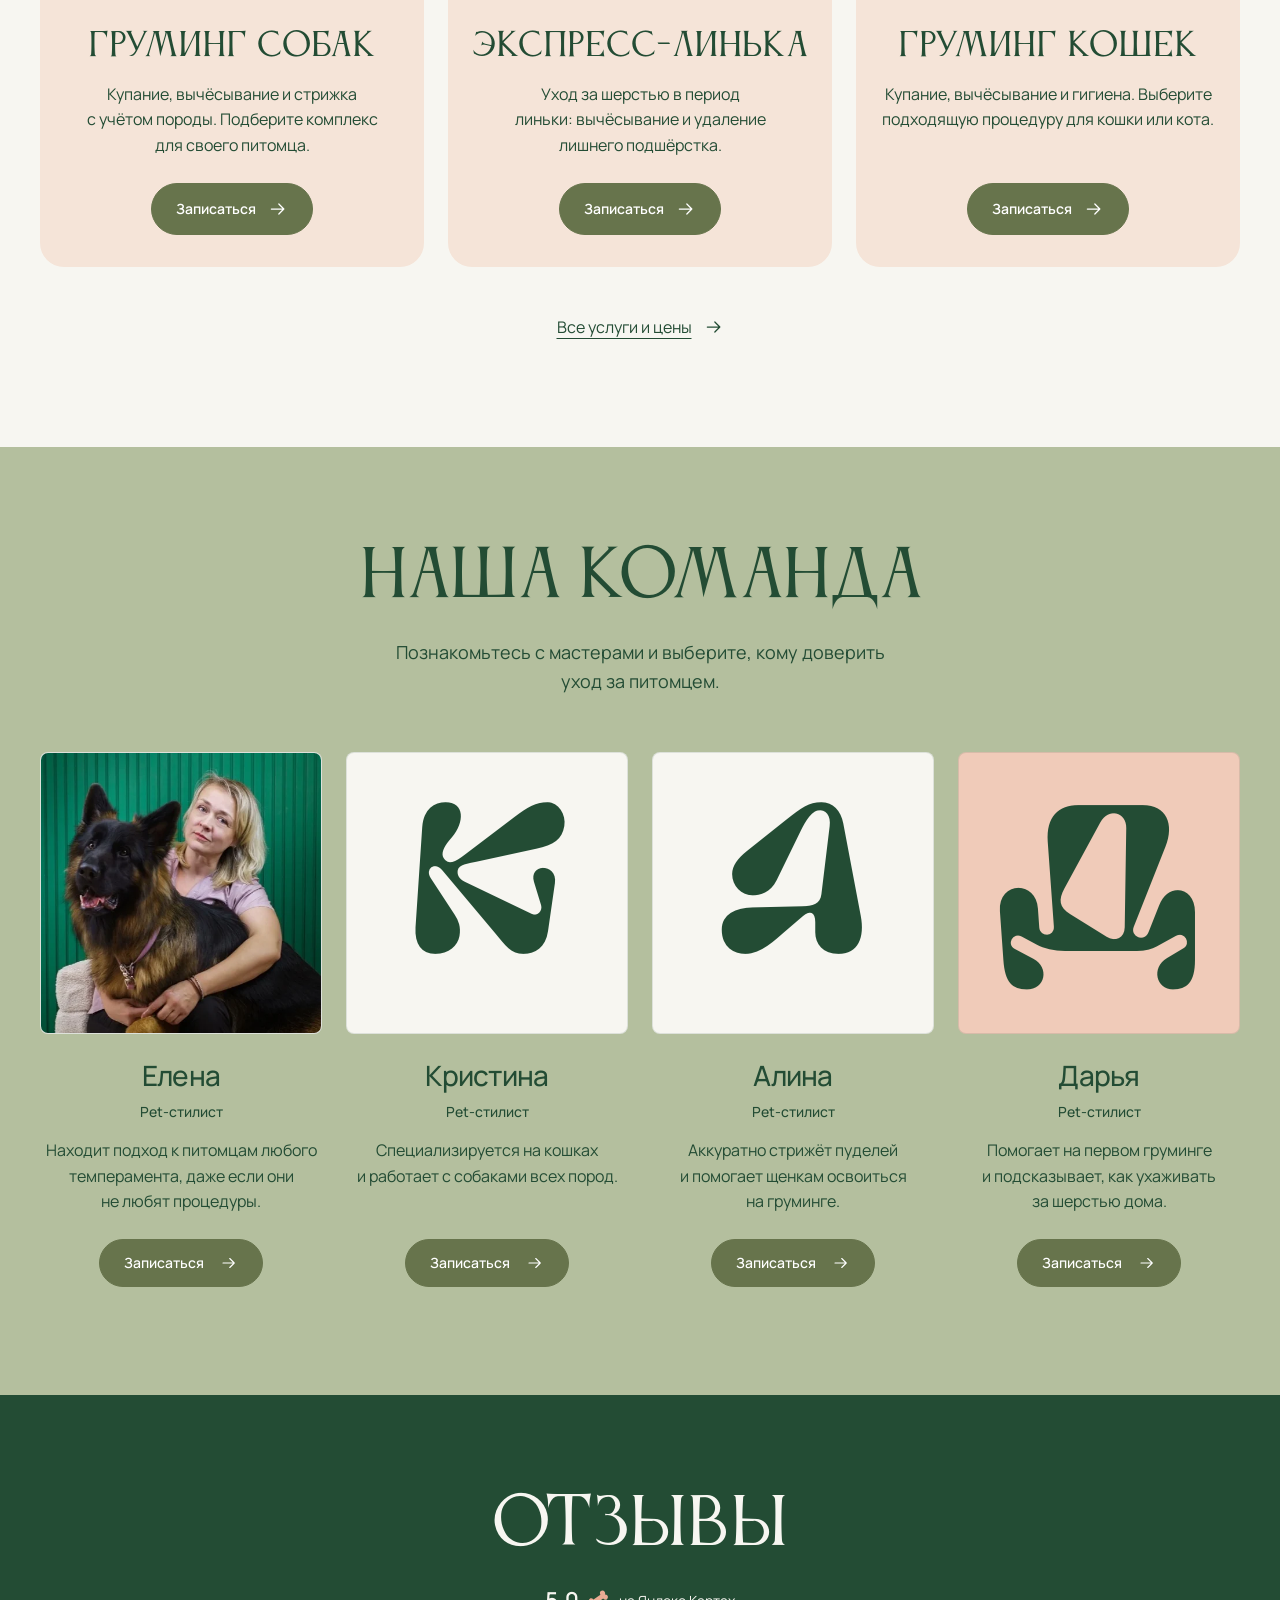
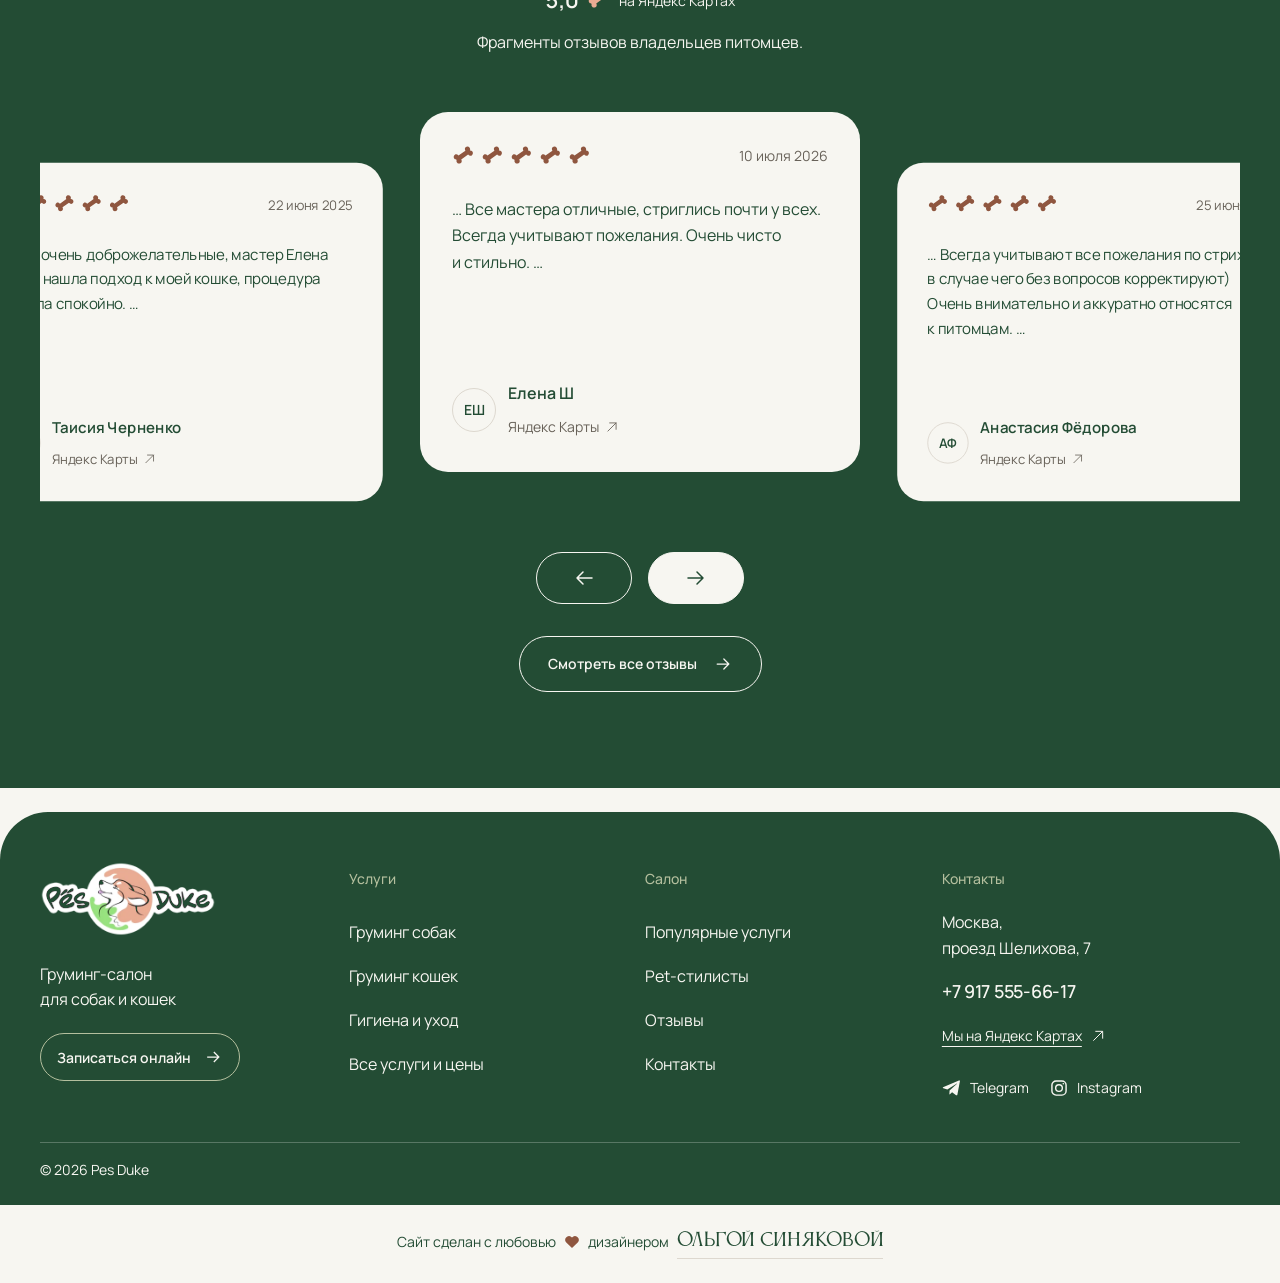
==== commit b42d986b: "Rebuild footer with brand and navigation columns" ====
--- a/index.html
+++ b/index.html
@@ -11,7 +11,7 @@
 @font-face{font-family:Anticva;src:url(assets/anticva-v2.otf) format("opentype");font-weight:400;font-style:normal;font-display:swap}
 @font-face{font-family:Pilowlava;src:url(assets/pilowlava-v2.woff2) format("woff2");font-weight:400;font-style:normal;font-display:swap}
 :root{
- --page:#F7F6F1;--forest:#234C34;--olive:#67744C;--sage:#B4BF9E;--muted-neutral:#686259;--neutral-line:#DDD8CF;--footer-panel-bg:var(--sage);--ink:#FFFFFF;--muted:rgba(255,255,255,.94);--soft:rgba(255,255,255,.88);--peach:#EAAB93;--line:rgba(35,76,52,.35);
+ --page:#F7F6F1;--forest:#234C34;--olive:#67744C;--sage:#B4BF9E;--muted-neutral:#686259;--neutral-line:#DDD8CF;--ink:#FFFFFF;--muted:rgba(255,255,255,.94);--soft:rgba(255,255,255,.88);--peach:#EAAB93;--line:rgba(35,76,52,.35);
  --s1:4px;--s2:8px;--s3:12px;--s4:16px;--s6:24px;--s8:32px;--s12:48px;--s16:64px;--s24:96px;
  --max-width:1200px;--gutter:24px;--page-margin:40px
 }
@@ -320,7 +320,7 @@
 @media(prefers-reduced-motion:reduce){html{scroll-behavior:auto}*,*:before,*:after{animation:none!important;transition:none!important}.button:active{scale:none}}
 
 </style>
-<link rel="stylesheet" href="assets/footer.css?v=quiet-1">
+<link rel="stylesheet" href="assets/footer.css?v=columns-1">
 
 <link rel="preload" as="image" href="assets/hero-poster-v2.jpg" fetchpriority="high">
 </head>
@@ -513,26 +513,44 @@
   </div>
  </section>
 </main>
-<footer class="site-footer" id="contacts" aria-labelledby="footer-title">
+<footer class="site-footer" id="contacts" aria-label="Контакты и меню Pes Duke">
  <div class="footer-panel">
-  <img class="footer-watermark" src="assets/logo-v2.webp" width="600" height="267" alt="" aria-hidden="true" loading="lazy" decoding="async">
-  <div class="footer-contact">
-   <h2 class="footer-title" id="footer-title">Наши контакты</h2>
-   <address class="footer-address">Москва, проезд Шелихова,&nbsp;7</address>
-   <a class="footer-phone" href="tel:+79175556617">+7&nbsp;917&nbsp;555-66-17</a><br>
-   <a class="footer-map" href="https://yandex.ru/maps/org/pyosduke/190293664931/" target="_blank" rel="noopener">Мы на&nbsp;Яндекс&nbsp;Картах<svg viewBox="0 0 24 24" aria-hidden="true"><path d="M8 5h11v11M19 5 5 19"/></svg></a>
-   <div class="footer-socials" aria-label="Социальные сети салона">
+  <div class="footer-inner">
+   <div class="footer-brand-column">
+    <a class="footer-brand" href="./index.html" aria-label="Pes Duke — на главную"><img src="assets/logo-v2.webp" width="600" height="267" loading="lazy" decoding="async" alt="Pes Duke"></a>
+    <p class="footer-brand-description">Груминг-салон<br>для собак и&nbsp;кошек</p>
+    <a class="footer-booking" href="https://n1254086.yclients.com/" target="_blank" rel="noopener">Записаться онлайн<svg viewBox="0 0 24 24" aria-hidden="true"><path d="M5 12h14m-6-6 6 6-6 6"/></svg></a>
+   </div>
+   <nav class="footer-column" aria-labelledby="footer-services-title">
+    <h2 class="footer-column-title" id="footer-services-title">Услуги</h2>
+    <ul class="footer-links">
+     <li><a href="./services.html?category=full">Груминг собак</a></li>
+     <li><a href="./services.html?category=cats">Груминг кошек</a></li>
+     <li><a href="./services.html?category=hygiene">Гигиена и&nbsp;уход</a></li>
+     <li><a href="./services.html">Все услуги и&nbsp;цены</a></li>
+    </ul>
+   </nav>
+   <nav class="footer-column" aria-labelledby="footer-salon-title">
+    <h2 class="footer-column-title" id="footer-salon-title">Салон</h2>
+    <ul class="footer-links">
+     <li><a href="#popular-services">Популярные услуги</a></li>
+     <li><a href="#team">Pet-стилисты</a></li>
+     <li><a href="#reviews">Отзывы</a></li>
+     <li><a href="#contacts">Контакты</a></li>
+    </ul>
+   </nav>
+   <div class="footer-column footer-contact">
+    <h2 class="footer-column-title">Контакты</h2>
+    <address class="footer-address">Москва,<br>проезд Шелихова,&nbsp;7</address>
+    <a class="footer-phone" href="tel:+79175556617">+7&nbsp;917&nbsp;555-66-17</a>
+    <a class="footer-map" href="https://yandex.ru/maps/org/pyosduke/190293664931/" target="_blank" rel="noopener">Мы на&nbsp;Яндекс&nbsp;Картах<svg viewBox="0 0 24 24" aria-hidden="true"><path d="M8 5h11v11M19 5 5 19"/></svg></a>
+    <div class="footer-socials" aria-label="Социальные сети салона">
     <a class="footer-social" href="https://t.me/pesduke_groom" target="_blank" rel="noopener" aria-label="Pes Duke в Telegram"><svg viewBox="0 0 24 24" aria-hidden="true"><path fill="currentColor" d="m21.6 3.4-3.1 16.3c-.2 1.1-.8 1.4-1.6.9l-4.8-3.5-2.3 2.2c-.3.3-.5.5-1 .5l.3-4.9L18 7c.4-.3-.1-.5-.6-.2L6.4 13.7l-4.7-1.5c-1-.3-1-1 .2-1.4L20.3 3c.9-.3 1.6.2 1.3.4Z"/></svg>Telegram</a>
     <a class="footer-social" href="https://www.instagram.com/pesduke.groom/" target="_blank" rel="noopener" aria-label="Pes Duke в Instagram"><svg viewBox="0 0 24 24" fill="none" stroke="currentColor" stroke-width="1.7" aria-hidden="true"><rect x="3.5" y="3.5" width="17" height="17" rx="5"/><circle cx="12" cy="12" r="4"/><circle cx="17.2" cy="6.9" r="1" fill="currentColor" stroke="none"/></svg>Instagram</a>
    </div>
+   </div>
+   <div class="footer-base"><p>©&nbsp;2026 Pes&nbsp;Duke</p></div>
   </div>
-  <nav class="footer-nav" aria-label="Меню внизу страницы">
-   <a href="./services.html">Услуги</a>
-   <a href="#team">Pet-стилисты</a>
-   <a href="#reviews">Отзывы</a>
-   <a href="#contacts">Контакты</a>
-  </nav>
-  <div class="footer-base"><p>©&nbsp;2026 Pes&nbsp;Duke</p><a class="footer-booking" href="https://n1254086.yclients.com/" target="_blank" rel="noopener">Записаться онлайн<svg viewBox="0 0 24 24" aria-hidden="true"><path d="M5 12h14m-6-6 6 6-6 6"/></svg></a></div>
  </div>
  <p class="designer-credit"><span>Сайт сделан с&nbsp;любовью<svg viewBox="0 0 24 24" aria-hidden="true"><path d="M12 21 3.4 12.7A5.7 5.7 0 0 1 12 5.2a5.7 5.7 0 0 1 8.6 7.5Z"/></svg></span> <span>дизайнером</span> <a href="https://portfolio.sinyakova.art/" target="_blank" rel="noopener">Ольгой Синяковой</a></p>
 </footer>
--- a/assets/footer.css
+++ b/assets/footer.css
@@ -1,30 +1,33 @@
-/* Shared footer: logo colours, generous grid and an independent designer credit. */
-.site-footer{background:var(--footer-bg,var(--page,#F7F6F1));color:#234C34;padding:24px var(--page-margin,var(--gutter,40px));font:400 16px/1.6 Manrope,Arial,sans-serif;scroll-margin-top:24px}
-.footer-panel{position:relative;isolation:isolate;overflow:hidden;max-width:1440px;margin-inline:auto;border-radius:32px;background:var(--footer-panel-bg,#B4BF9E);color:#234C34;padding:32px;min-height:0;display:grid;grid-template-columns:minmax(280px,1fr) minmax(0,1.8fr);column-gap:64px;row-gap:24px}
-.footer-watermark{position:absolute;z-index:-1;right:6%;bottom:72px;width:44%;max-width:600px;height:auto;opacity:.08;filter:url(#brand-ink);pointer-events:none;user-select:none}
-.footer-contact{min-width:0;max-width:320px}
-.footer-title{font:400 32px/1.2 Anticva,Georgia,serif;letter-spacing:-.02em;margin:0 0 16px;text-transform:uppercase}
-.footer-address{font-style:normal;font-size:16px;line-height:1.6;margin:0 0 8px}
-.footer-phone{display:inline-flex;align-items:center;min-height:44px;font-size:22px;line-height:1.4;font-weight:600;letter-spacing:-.025em;white-space:nowrap}
-.footer-map{display:inline-flex;align-items:center;gap:8px;min-height:44px;font-size:14px;text-decoration:underline;text-underline-offset:5px;text-decoration-thickness:1px}
+/* Full-width footer with four columns in the established brand palette. */
+.site-footer{background:var(--page,#F7F6F1);color:#234C34;padding-top:24px;font:400 16px/1.6 Manrope,Arial,sans-serif;scroll-margin-top:24px}
+.footer-panel{background:#234C34;color:#F7F6F1;border-radius:48px 48px 0 0}
+.footer-inner{width:calc(100% - var(--page-margin,var(--gutter,40px))*2);max-width:1440px;margin-inline:auto;padding:48px 0 24px;display:grid;grid-template-columns:1.05fr 1fr 1fr 1.2fr;gap:32px 48px}
+.footer-brand-column,.footer-column{min-width:0}
+.footer-brand{display:inline-block;width:176px;max-width:100%;min-height:44px}
+.footer-brand img{display:block;width:100%;height:auto;filter:url(#brand-ink)}
+.footer-brand-description{font-size:16px;line-height:1.6;margin:16px 0 20px}
+.footer-column-title{font:500 14px/1.6 Manrope,Arial,sans-serif;color:#B4BF9E;margin:8px 0 20px}
+.footer-links{list-style:none;padding:0;margin:0}
+.footer-links a{display:flex;align-items:center;min-height:44px;font-size:16px;line-height:1.5;padding-block:8px}
+.footer-booking{display:inline-flex;align-items:center;justify-content:center;gap:12px;min-height:48px;padding:10px 16px;border:1px solid #B4BF9E;border-radius:999px;font-size:14px;font-weight:600;line-height:1.5}
+.footer-booking svg{width:20px;height:20px;fill:none;stroke:currentColor;stroke-width:1.5;flex:none}
+.footer-address{font-size:16px;font-style:normal;line-height:1.6;margin:0 0 8px}
+.footer-phone{display:flex;align-items:center;min-height:44px;font-size:18px;line-height:1.5;font-weight:550;letter-spacing:-.015em;white-space:nowrap}
+.footer-map{display:inline-flex;align-items:center;gap:8px;min-height:44px;font-size:14px;line-height:1.5;text-decoration:underline;text-underline-offset:5px;text-decoration-thickness:1px}
 .footer-map svg{width:16px;height:16px;fill:none;stroke:currentColor;stroke-width:1.5;flex:none}
-.footer-nav{align-self:start;display:grid;grid-template-columns:repeat(4,max-content);justify-content:space-between;gap:16px;font-size:16px;font-weight:600}
-.footer-nav a{display:inline-flex;align-items:center;min-height:44px}
-.footer-socials{display:flex;flex-wrap:wrap;gap:12px;margin-top:16px}
-.footer-social{display:inline-flex;align-items:center;justify-content:center;gap:8px;min-height:48px;padding:10px 16px;border:1px solid #234C34;border-radius:999px;font-size:14px;font-weight:600;transition:background .22s,color .22s,transform .22s}
+.footer-socials{display:flex;flex-wrap:wrap;gap:4px 20px;margin-top:8px}
+.footer-social{display:inline-flex;align-items:center;gap:8px;min-height:44px;font-size:14px;line-height:1.5}
 .footer-social svg{width:20px;height:20px;flex:none}
-.footer-base{grid-column:1/-1;display:flex;align-items:center;justify-content:space-between;gap:24px;align-self:end;padding-top:16px;border-top:1px solid rgba(35,76,52,.3);font-size:14px}
+.footer-base{grid-column:1/-1;display:flex;align-items:center;justify-content:space-between;flex-wrap:wrap;gap:8px 24px;border-top:1px solid rgba(247,246,241,.25);padding-top:16px;font-size:14px;line-height:1.6}
 .footer-base p{margin:0}
-.footer-booking{display:inline-flex;align-items:center;min-height:44px;font-weight:600;gap:12px}
-.footer-booking svg{width:24px;height:24px;fill:none;stroke:currentColor;stroke-width:1.5}
-.designer-credit{display:flex;align-items:center;justify-content:center;flex-wrap:wrap;gap:8px 12px;margin:0 auto;max-width:1440px;padding:24px 8px 0;font-size:14px;line-height:1.7;text-align:center}
+.designer-credit{display:flex;align-items:center;justify-content:center;flex-wrap:wrap;gap:4px 8px;margin:0 auto;padding:20px 20px 24px;font-size:14px;line-height:1.7;text-align:center;color:#234C34}
 .designer-credit>span{display:inline-flex;align-items:center;gap:8px}
 .designer-credit svg{width:16px;height:16px;fill:#8F563F;flex:none}
-.designer-credit a{font:400 18px/1.4 Anticva,Georgia,serif;letter-spacing:-.015em;padding:4px 0;border-bottom:1px solid #DDD8CF;transition:color .2s,border-color .2s}
-.site-footer a:focus-visible{outline:3px solid #8F563F;outline-offset:5px}
+.designer-credit a{font:400 18px/1.4 Anticva,Georgia,serif;letter-spacing:-.015em;padding:4px 0;border-bottom:1px solid #DDD8CF}
+.site-footer a{transition:color .2s,border-color .2s}
+.site-footer a:focus-visible{outline:3px solid #EAAB93;outline-offset:5px}
 .designer-credit a:focus-visible{outline-color:#8F563F}
-@media(hover:hover){.footer-nav a:hover,.footer-phone:hover,.footer-booking:hover{text-decoration:underline;text-underline-offset:5px}.footer-social:hover{background:#234C34;color:#F7F6F1;transform:translateY(-2px)}.designer-credit a:hover{color:#8F563F;border-color:#8F563F}}
-@media(max-width:1099px){.footer-panel{padding:32px;column-gap:32px;grid-template-columns:minmax(260px,1fr) minmax(0,1fr)}.footer-nav{grid-template-columns:repeat(2,max-content);justify-content:start;gap:16px 32px}.footer-watermark{width:44%;right:6%;bottom:80px}}
-@media(max-width:767px){.site-footer{padding:16px 20px 24px;scroll-margin-top:16px}.footer-panel{padding:24px;border-radius:32px;grid-template-columns:minmax(0,1fr);gap:24px;min-height:0}.footer-title{font-size:28px;margin-bottom:16px}.footer-contact{max-width:none}.footer-address{margin-bottom:8px}.footer-phone{font-size:21px}.footer-socials{margin-top:16px;gap:8px}.footer-social{padding-inline:14px}.footer-nav{grid-template-columns:repeat(2,minmax(0,1fr));gap:0 20px;font-size:14px}.footer-watermark{width:68%;right:4%;bottom:100px;opacity:.06}.footer-base{padding-top:16px;display:block}.footer-base p{margin-bottom:8px}.designer-credit{padding-top:24px;gap:4px 8px;max-width:340px}.designer-credit>span:first-child{width:100%;justify-content:center}.designer-credit a{font-size:18px}}
-@media(max-width:359px){.footer-panel{padding-inline:20px}.footer-social{padding-inline:10px;gap:6px}}
+@media(hover:hover){.footer-panel a:hover{color:#EAAB93}.footer-links a:hover,.footer-phone:hover{text-decoration:underline;text-underline-offset:5px}.footer-booking:hover{border-color:#EAAB93}.designer-credit a:hover{color:#8F563F;border-color:#8F563F}}
+@media(max-width:1099px){.footer-inner{grid-template-columns:repeat(2,minmax(0,1fr));gap:32px 48px;padding-top:40px}.footer-brand-column{grid-column:1;grid-row:1}.footer-contact{grid-column:2;grid-row:1}.footer-brand-description{margin-bottom:20px}}
+@media(max-width:767px){.site-footer{padding-top:16px;scroll-margin-top:16px}.footer-panel{border-radius:32px 32px 0 0}.footer-inner{width:calc(100% - 40px);padding-top:32px;gap:28px 20px}.footer-brand-column{grid-column:1/-1;grid-row:auto;display:flex;align-items:center;justify-content:space-between;flex-wrap:wrap;gap:12px 20px}.footer-brand{width:144px}.footer-brand-description{margin:0;flex:1;min-width:120px;font-size:14px}.footer-booking{flex-basis:100%;justify-content:flex-start;border:0;border-radius:0;padding:4px 0;min-height:44px}.footer-column-title{margin:0 0 12px}.footer-links a{font-size:14px;line-height:1.5}.footer-contact{grid-column:1/-1;grid-row:auto;border-top:1px solid rgba(247,246,241,.25);padding-top:24px}.footer-address{font-size:16px}.footer-socials{gap:4px 24px}.footer-base{gap:4px 20px}.designer-credit{max-width:360px;padding-top:20px}.designer-credit>span:first-child{width:100%;justify-content:center}}
 @media(prefers-reduced-motion:reduce){.site-footer *, .site-footer *::before,.site-footer *::after{transition:none!important;animation:none!important}}
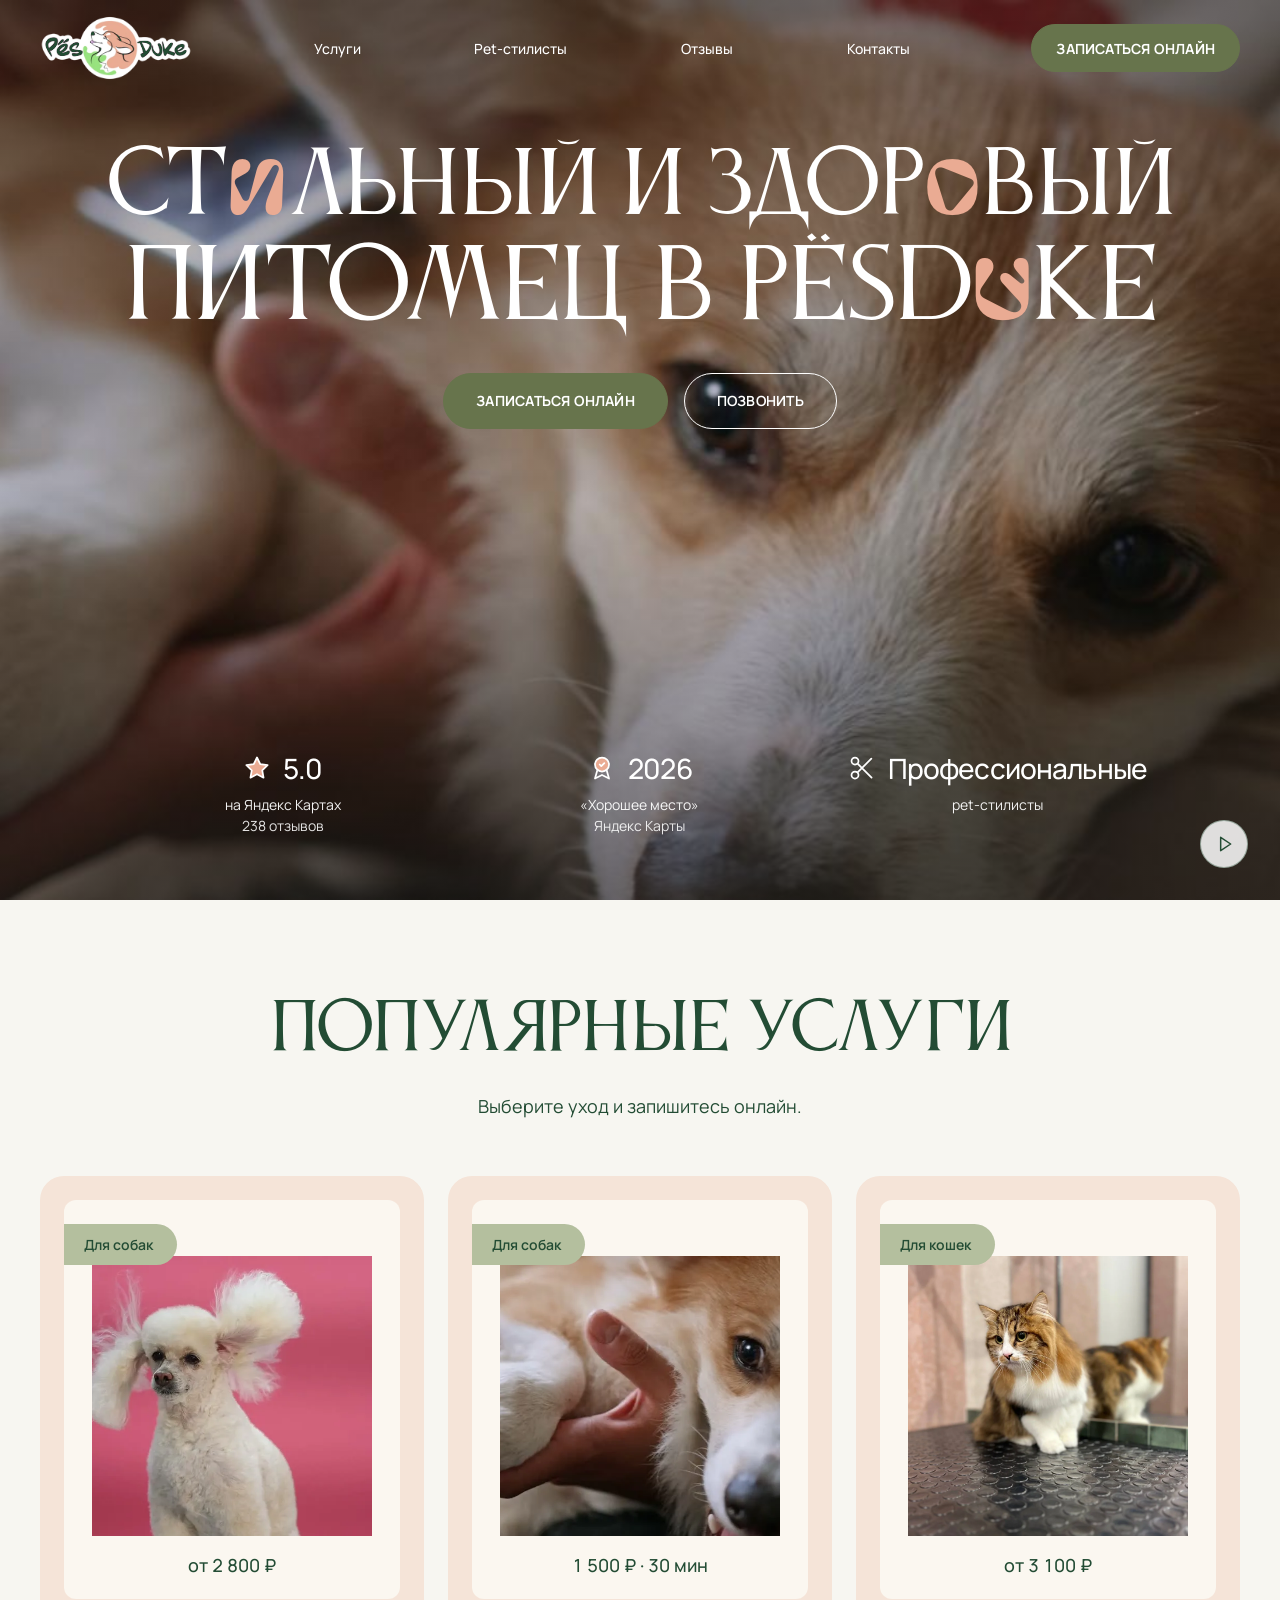
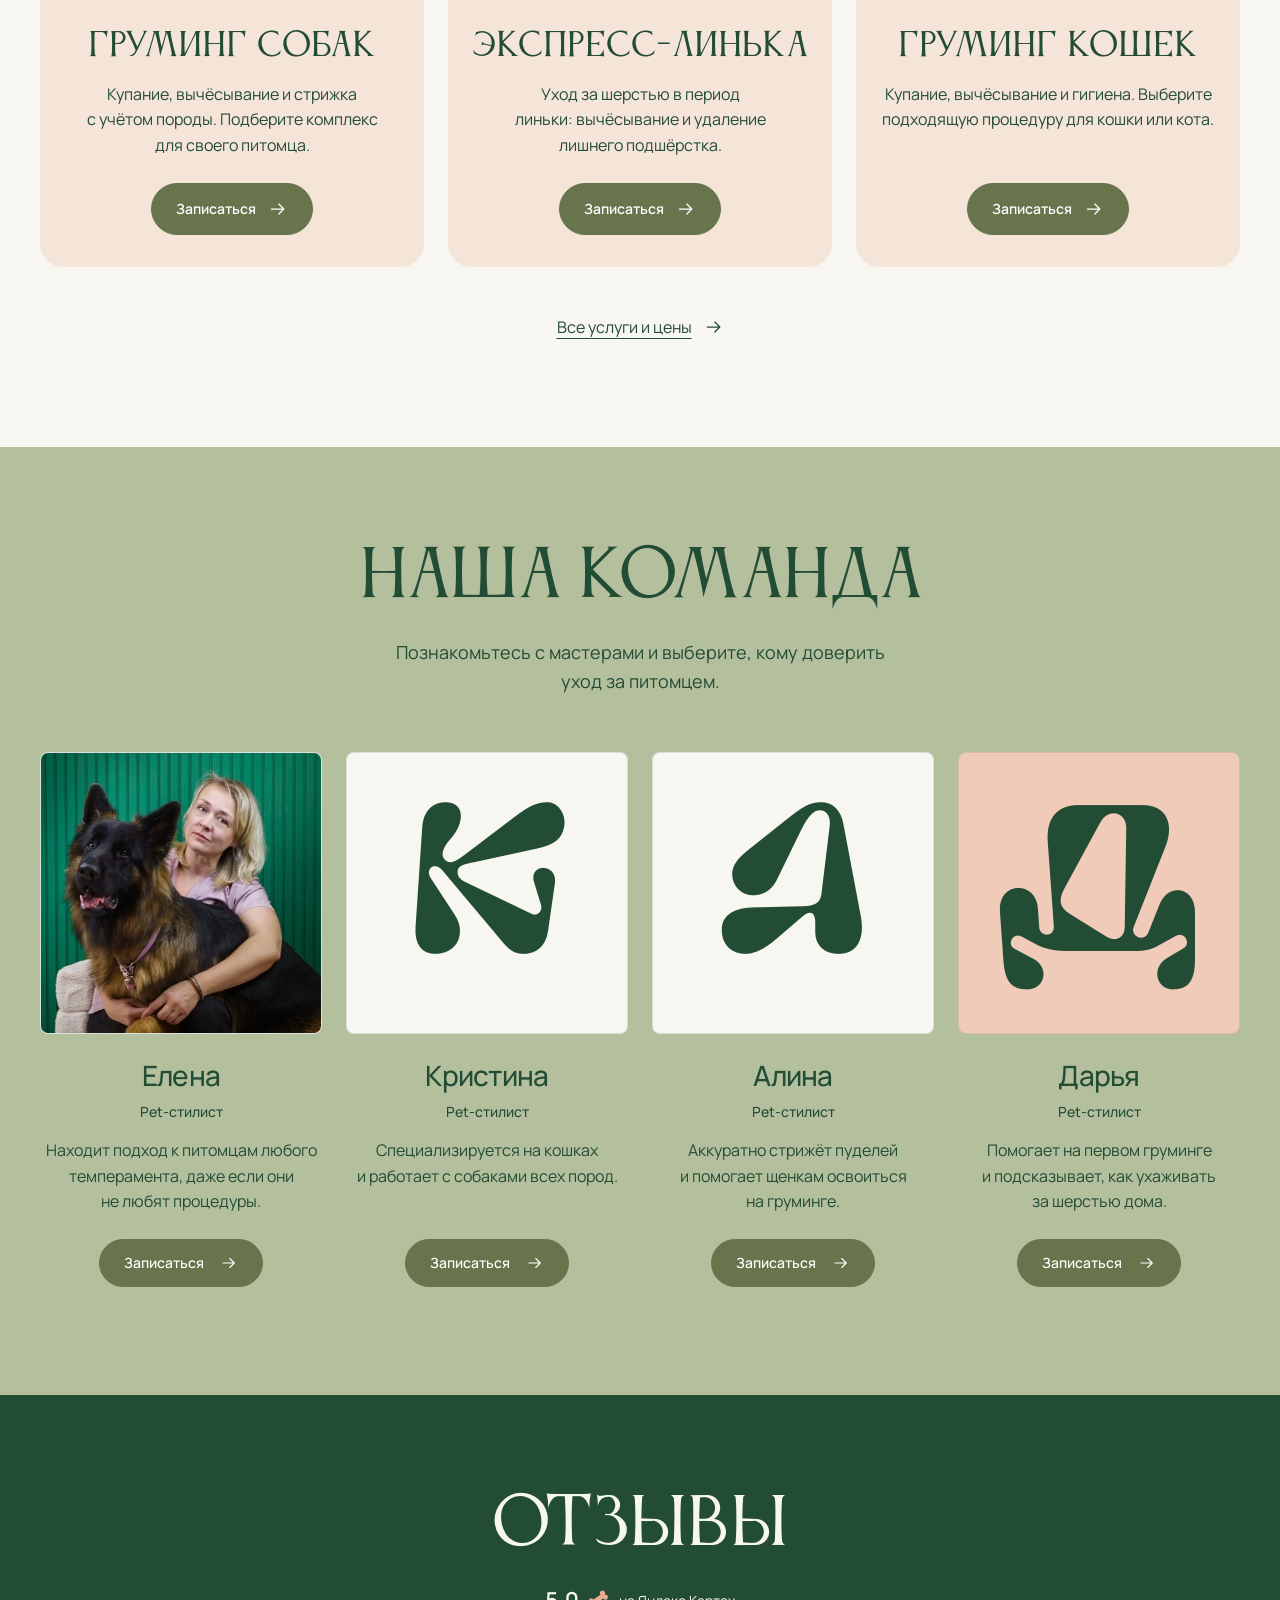
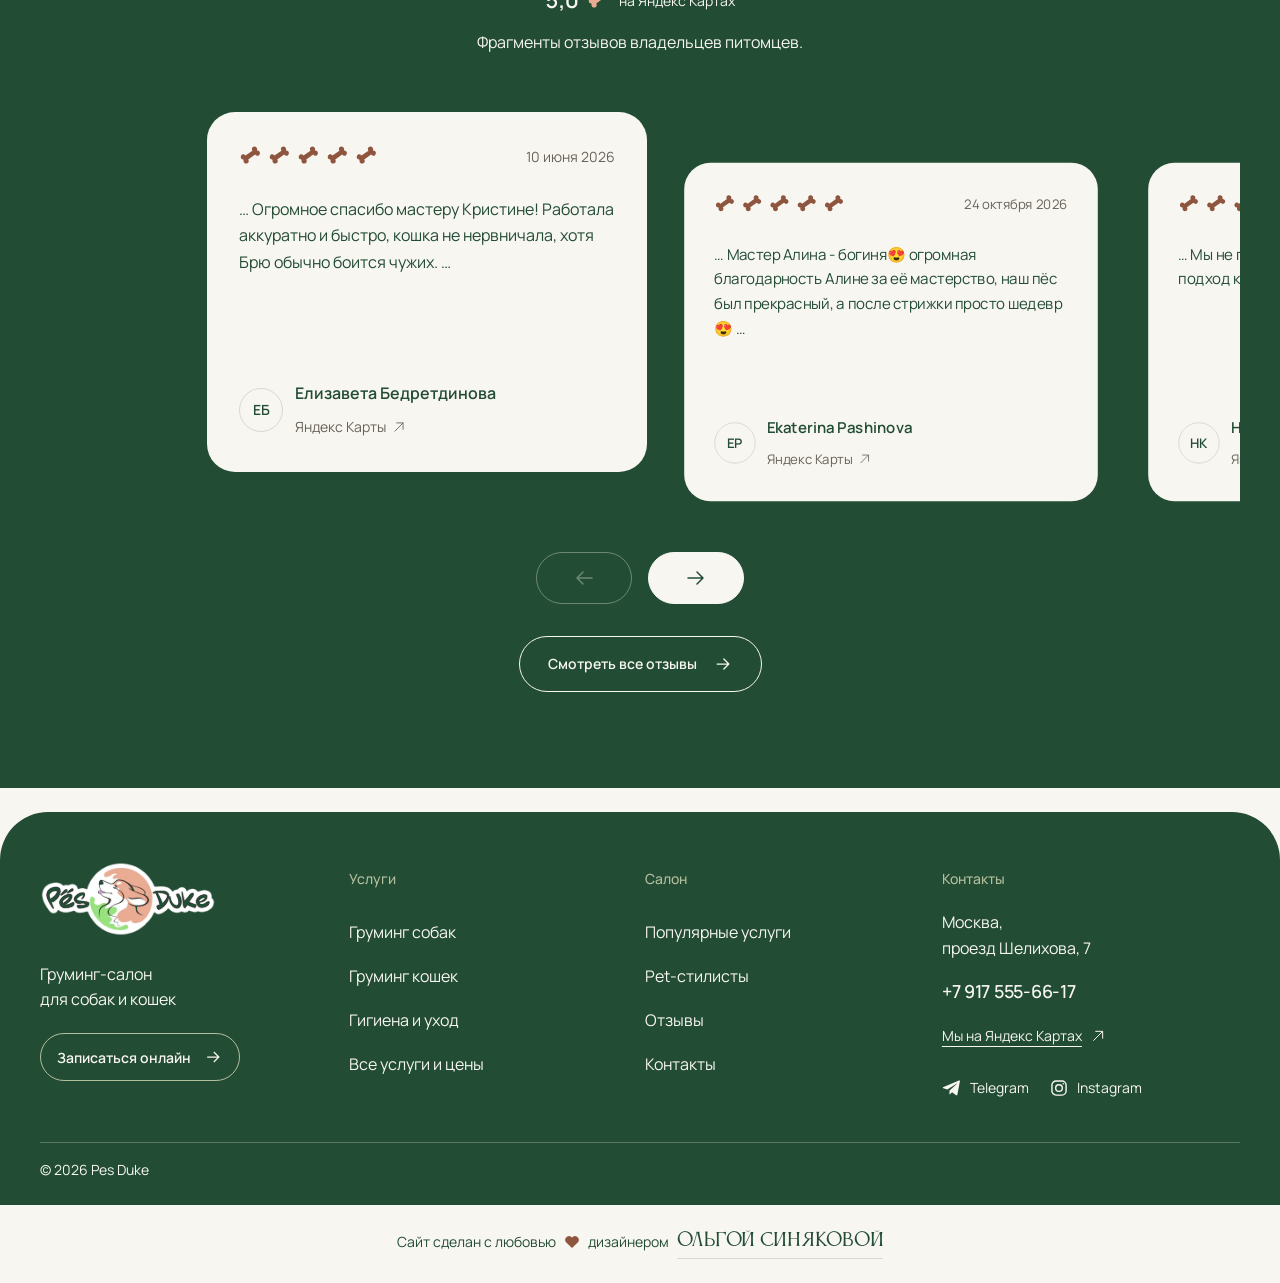
==== commit ddc21927: "Select all category when following all-services links" ====
--- a/index.html
+++ b/index.html
@@ -396,7 +396,7 @@
      </article>
     </li>
    </ul>
-   <div class="popular-all" data-popular-reveal><a href="./services.html">Все&nbsp;услуги и&nbsp;цены<svg viewBox="0 0 24 24" aria-hidden="true"><path d="M4 12h15m-6-6 6 6-6 6"/></svg></a></div>
+   <div class="popular-all" data-popular-reveal><a href="./services.html?category=all">Все&nbsp;услуги и&nbsp;цены<svg viewBox="0 0 24 24" aria-hidden="true"><path d="M4 12h15m-6-6 6 6-6 6"/></svg></a></div>
   </div>
  </section>
  <section class="team-section" id="team" aria-labelledby="team-title">
@@ -527,7 +527,7 @@
      <li><a href="./services.html?category=full">Груминг собак</a></li>
      <li><a href="./services.html?category=cats">Груминг кошек</a></li>
      <li><a href="./services.html?category=hygiene">Гигиена и&nbsp;уход</a></li>
-     <li><a href="./services.html">Все услуги и&nbsp;цены</a></li>
+     <li><a href="./services.html?category=all">Все услуги и&nbsp;цены</a></li>
     </ul>
    </nav>
    <nav class="footer-column" aria-labelledby="footer-salon-title">
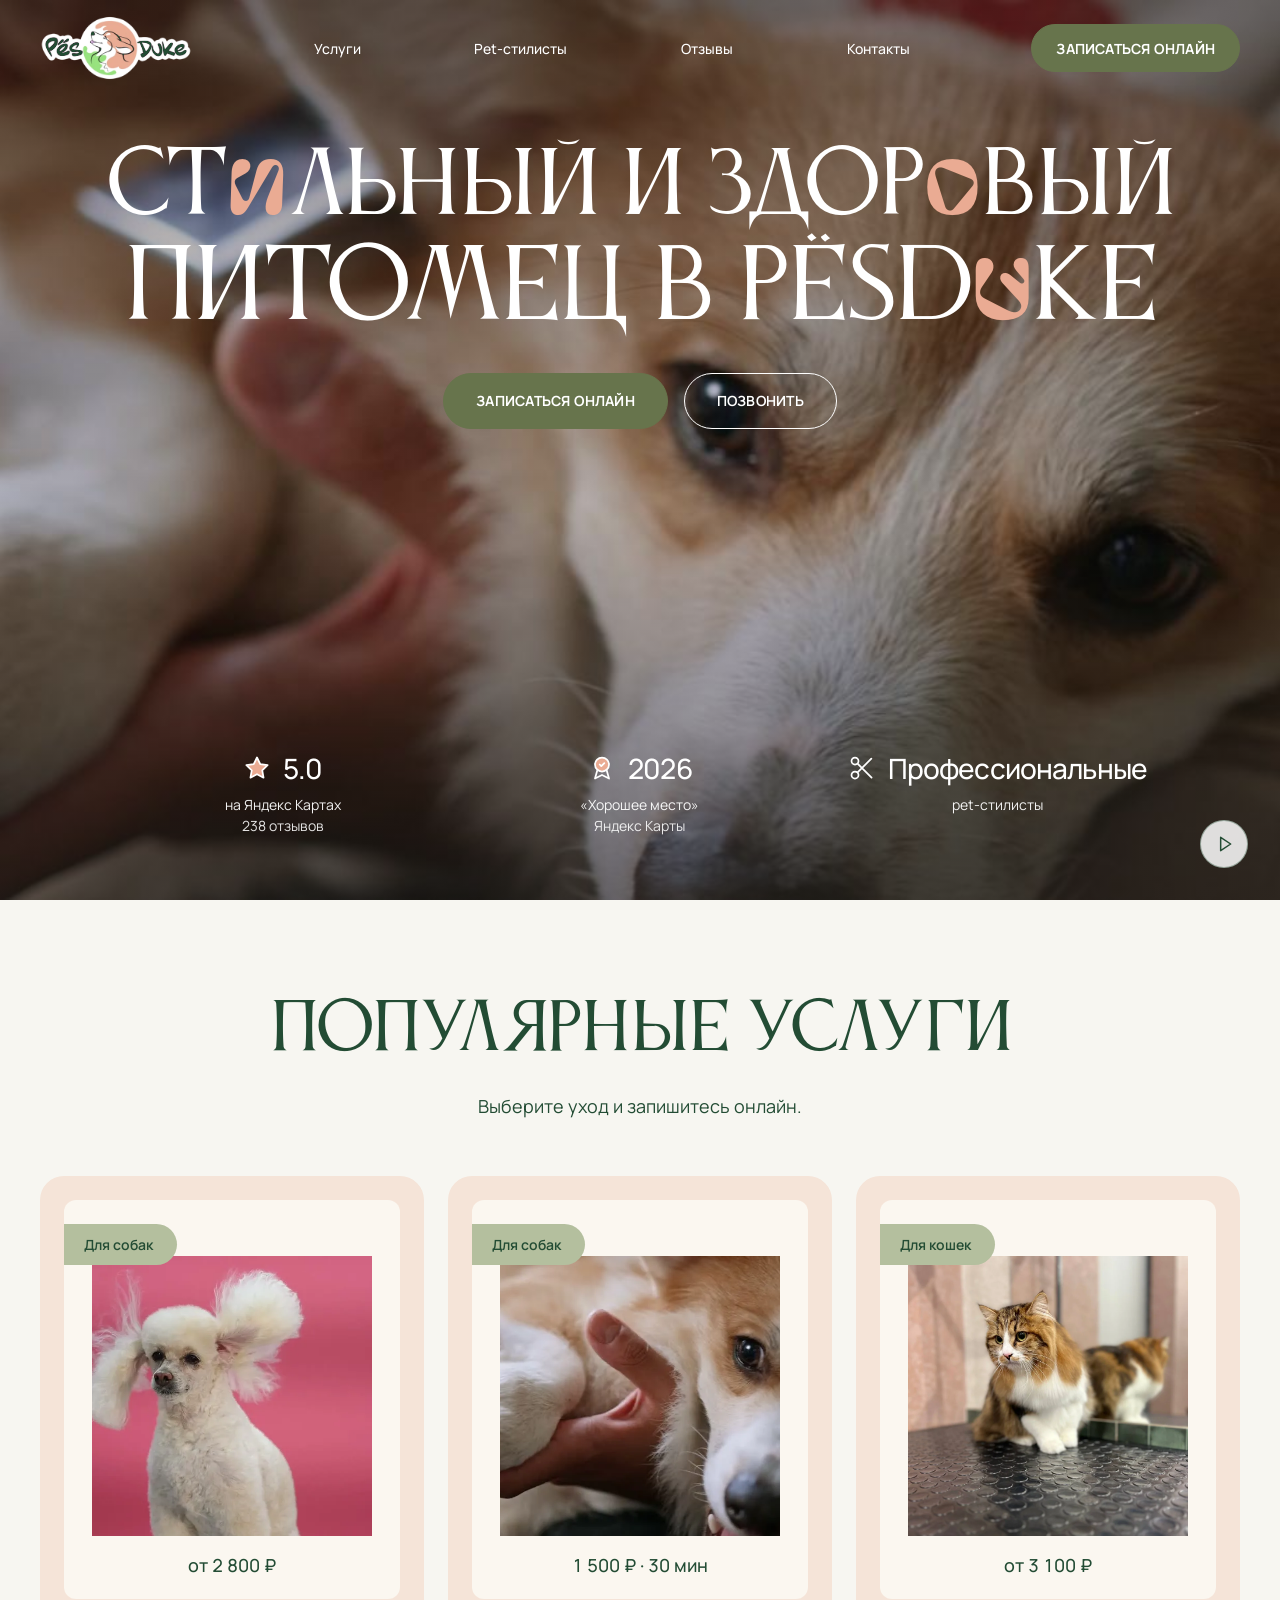
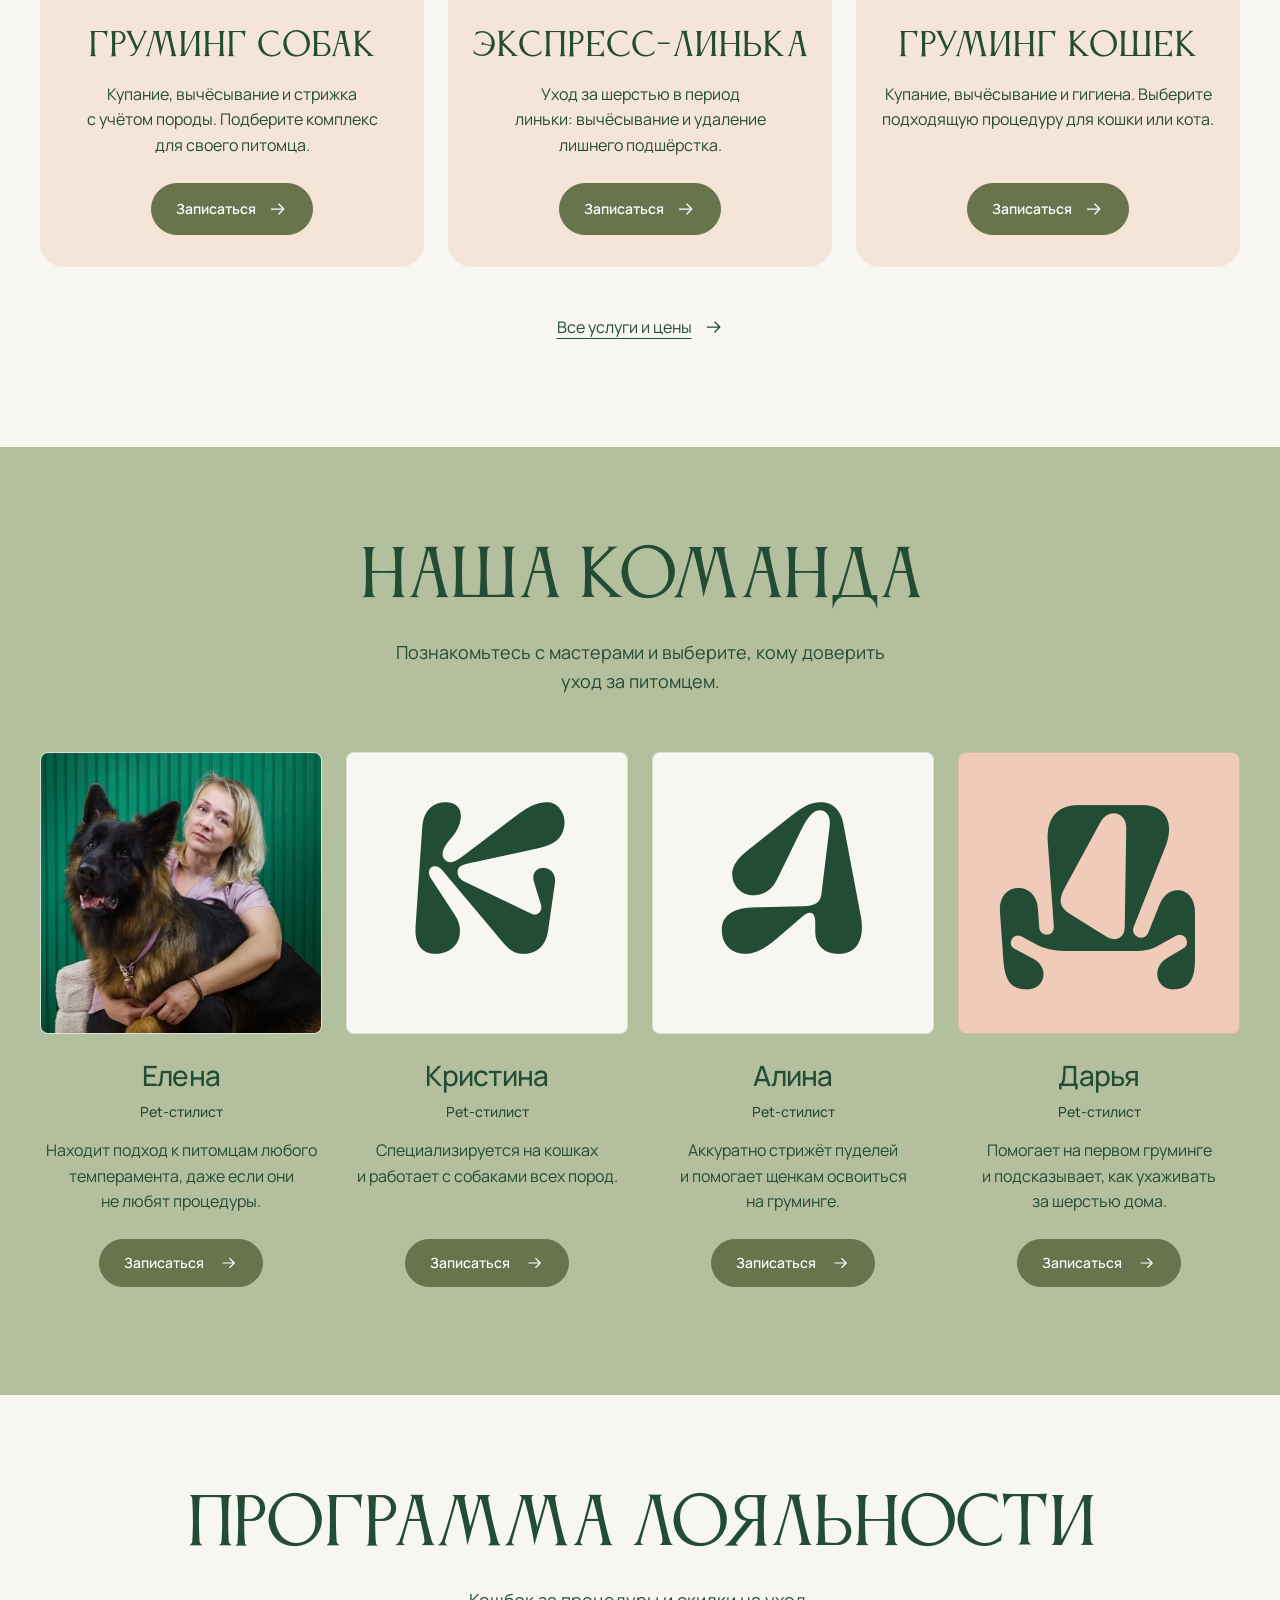
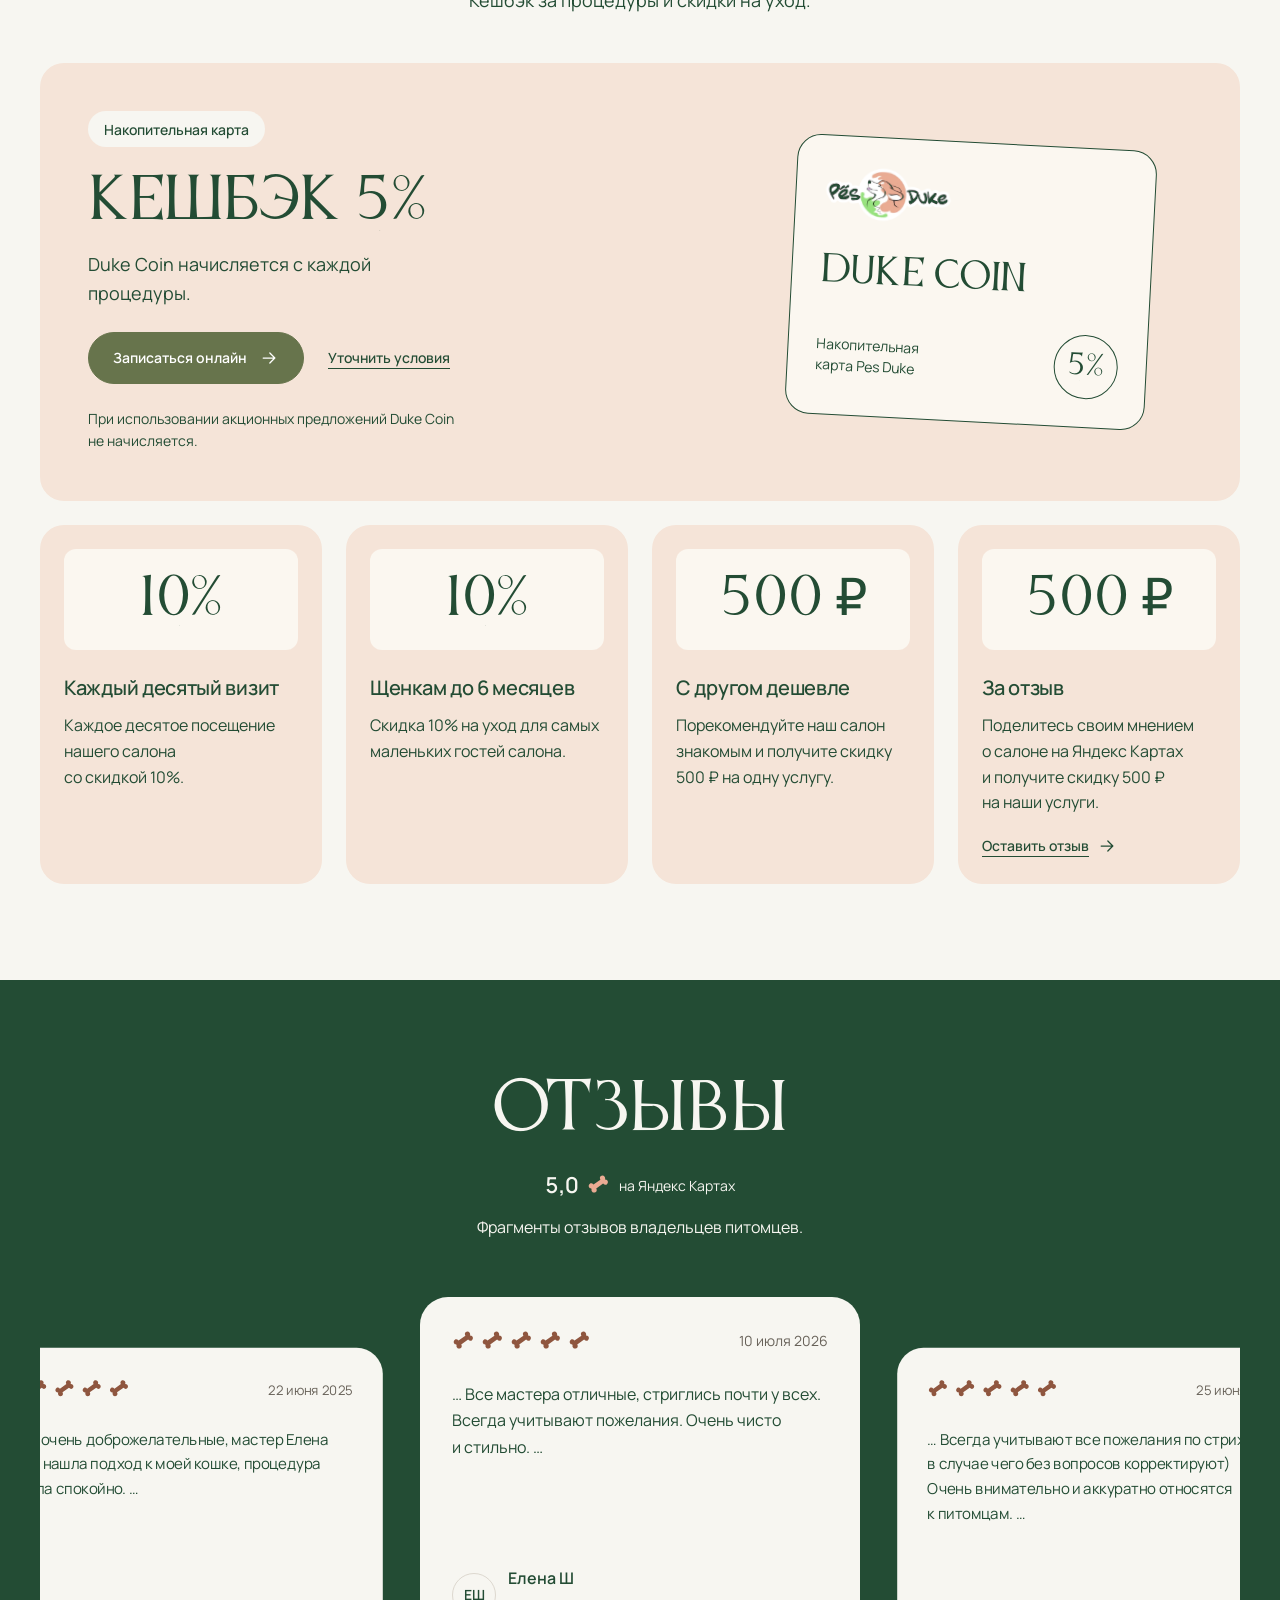
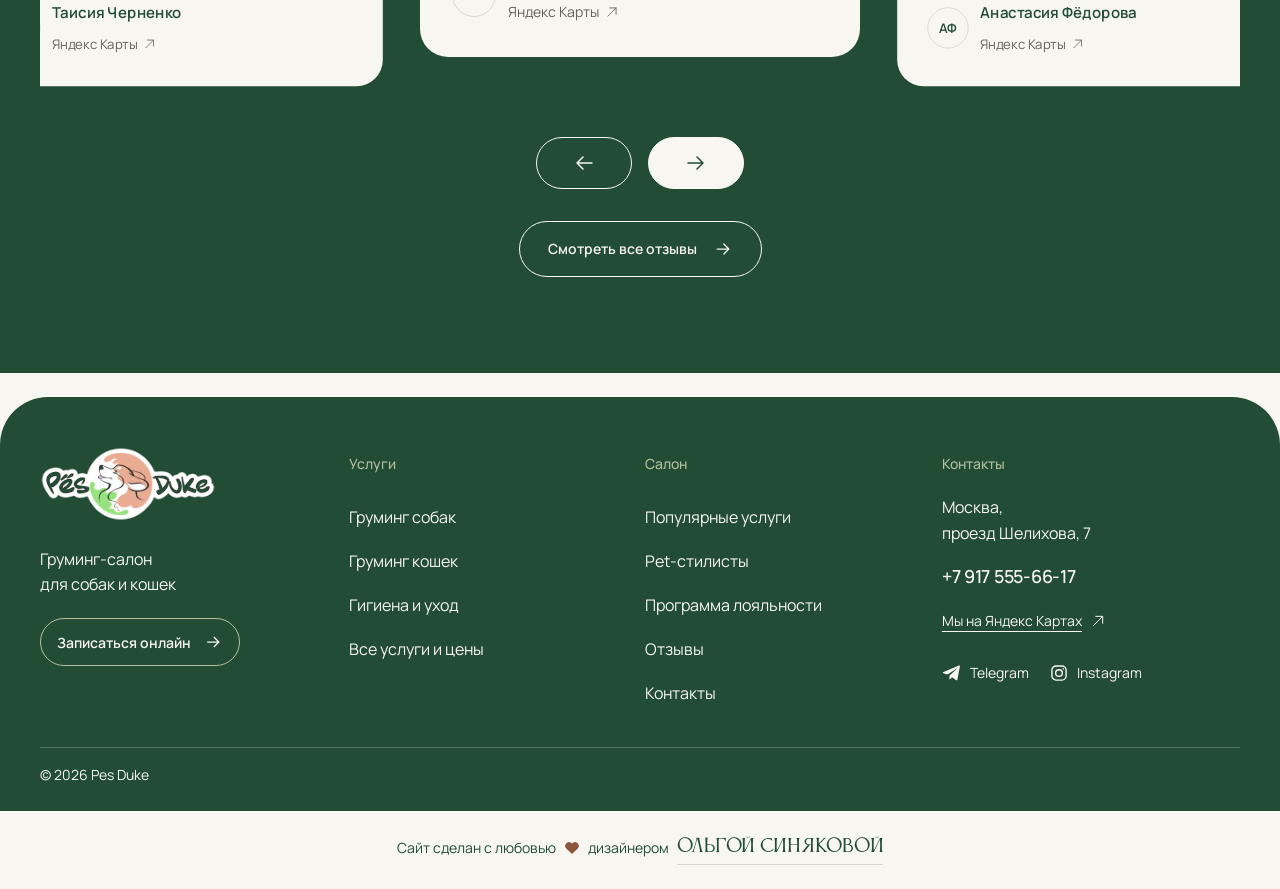
==== commit 734ee4f4: "Add loyalty programme before reviews with supplied offers" ====
--- a/index.html
+++ b/index.html
@@ -11,7 +11,7 @@
 @font-face{font-family:Anticva;src:url(assets/anticva-v2.otf) format("opentype");font-weight:400;font-style:normal;font-display:swap}
 @font-face{font-family:Pilowlava;src:url(assets/pilowlava-v2.woff2) format("woff2");font-weight:400;font-style:normal;font-display:swap}
 :root{
- --page:#F7F6F1;--forest:#234C34;--olive:#67744C;--sage:#B4BF9E;--muted-neutral:#686259;--neutral-line:#DDD8CF;--ink:#FFFFFF;--muted:rgba(255,255,255,.94);--soft:rgba(255,255,255,.88);--peach:#EAAB93;--line:rgba(35,76,52,.35);
+ --page:#F7F6F1;--forest:#234C34;--olive:#67744C;--sage:#B4BF9E;--card-peach:#F5E4D8;--card-surface:#FBF7F0;--muted-neutral:#686259;--neutral-line:#DDD8CF;--ink:#FFFFFF;--muted:rgba(255,255,255,.94);--soft:rgba(255,255,255,.88);--peach:#EAAB93;--line:rgba(35,76,52,.35);
  --s1:4px;--s2:8px;--s3:12px;--s4:16px;--s6:24px;--s8:32px;--s12:48px;--s16:64px;--s24:96px;
  --max-width:1200px;--gutter:24px;--page-margin:40px
 }
@@ -191,7 +191,7 @@
 
 
 /* Quick booking — framed photographs and audience labels from the card reference. */
-.popular-section{padding-block:96px;background:#F7F6F1;color:var(--forest);scroll-margin-top:24px;--popular-olive:var(--olive);--popular-ink:var(--forest);--popular-peach:#F5E4D8;--popular-surface:#FBF7F0}
+.popular-section{padding-block:96px;background:#F7F6F1;color:var(--forest);scroll-margin-top:24px;--popular-olive:var(--olive);--popular-ink:var(--forest);--popular-peach:var(--card-peach);--popular-surface:var(--card-surface)}
 .popular-shell{width:calc(100% - var(--page-margin)*2);max-width:1440px;margin-inline:auto}
 .popular-header{max-width:1100px;margin:0 auto 48px;text-align:center}
 .popular-heading{font:400 clamp(48px,5vw,72px)/1.12 Anticva,Georgia,serif;letter-spacing:-.025em;text-transform:uppercase;margin:0;text-wrap:balance}
@@ -270,6 +270,42 @@
 @media(hover:hover) and (prefers-reduced-motion:no-preference){.team-card:hover{transform:translateY(-4px)}.team-card:hover .team-portrait-content{transform:scale(1.025)}.team-link:hover{transform:translateY(-1px)}.team-link:hover svg{transform:translateX(2px)}}
 @media(max-width:1099px){.team-section{--team-per-view:2;padding-block:80px}.team-heading{font-size:56px}.team-portrait--initial .team-portrait-content{font-size:180px}}
 @media(max-width:767px){.team-section{--team-gap:16px;--team-per-view:1.12;padding-block:64px;scroll-margin-top:16px}.team-header{margin-bottom:32px}.team-heading{font-size:40px;line-height:1.15}.team-intro{font-size:16px;line-height:1.6;margin-top:16px;max-width:34ch}.team-toolbar{margin-bottom:16px}.team-nav-button{width:44px;height:44px;padding:11px}.team-name{font-size:26px;margin-top:24px}.team-description{font-size:16px;max-width:28ch;margin-bottom:24px}.team-portrait--initial .team-portrait-content{font-size:clamp(120px,42vw,200px)}.team-link{gap:12px;padding-inline:20px}}
+
+/* Loyalty — the milk and peach surfaces of the popular services. */
+.loyalty-section{padding-block:96px;background:var(--page);color:var(--forest);scroll-margin-top:24px}
+.loyalty-shell{width:calc(100% - var(--page-margin)*2);max-width:1440px;margin-inline:auto}
+.loyalty-header{max-width:1240px;margin:0 auto 48px;text-align:center}
+.loyalty-heading{font:400 clamp(48px,5vw,72px)/1.12 Anticva,Georgia,serif;letter-spacing:-.025em;text-transform:uppercase;text-wrap:balance;margin:0}
+.loyalty-intro{font-size:18px;line-height:1.6;margin:24px 0 0}
+.loyalty-feature{display:grid;grid-template-columns:minmax(0,1.15fr) minmax(0,.85fr);gap:64px;align-items:center;background:var(--card-peach);border-radius:24px;padding:48px;margin-bottom:24px}
+.loyalty-feature-copy{min-width:0;max-width:600px}
+.loyalty-label{display:inline-flex;align-items:center;min-height:36px;padding:6px 16px;border-radius:999px;background:var(--page);font-size:14px;font-weight:550;line-height:1.5}
+.loyalty-feature h3{font:400 clamp(44px,4.4vw,64px)/1.12 Anticva,Georgia,serif;letter-spacing:-.025em;margin:24px 0 16px;text-transform:uppercase}
+.loyalty-feature-description{font-size:18px;line-height:1.6;max-width:34ch;margin:0}
+.loyalty-feature-actions{display:flex;flex-wrap:wrap;align-items:center;gap:12px 24px;margin-top:24px}
+.loyalty-book{display:inline-flex;align-items:center;justify-content:center;gap:12px;min-height:52px;padding:14px 24px;border:1px solid var(--olive);border-radius:999px;background:var(--olive);color:#FFFFFF;font-size:14px;font-weight:600;line-height:1.5;transition:background .22s,border-color .22s,transform .22s}
+.loyalty-book svg,.loyalty-contact svg,.loyalty-review-link svg{width:20px;height:20px;flex:none;fill:none;stroke:currentColor;stroke-width:1.5;stroke-linecap:round;stroke-linejoin:round}
+.loyalty-contact,.loyalty-review-link{display:inline-flex;align-items:center;gap:8px;min-height:44px;font-size:14px;font-weight:550;line-height:1.5;text-decoration:underline;text-underline-offset:5px}
+.loyalty-feature-note{max-width:52ch;font-size:14px;line-height:1.6;margin:24px 0 0}
+.duke-card-preview{width:min(100%,360px);justify-self:center;min-height:280px;padding:28px;display:flex;flex-direction:column;justify-content:space-between;gap:24px;background:var(--card-surface);border:1px solid var(--forest);border-radius:24px;transform:rotate(3deg)}
+.duke-card-preview img{display:block;width:128px;height:auto;filter:url(#brand-ink)}
+.duke-card-title{font:400 36px/1.1 Anticva,Georgia,serif;letter-spacing:-.02em}
+.duke-card-bottom{display:flex;align-items:center;justify-content:space-between;gap:16px;font-size:14px;line-height:1.5}
+.duke-card-mark{display:grid;place-items:center;flex:none;width:64px;height:64px;border:1px solid var(--forest);border-radius:50%;font:400 28px/1 Anticva,Georgia,serif}
+.loyalty-offers{display:grid;grid-template-columns:repeat(4,minmax(0,1fr));gap:24px;list-style:none;margin:0;padding:0}
+.loyalty-offer{min-width:0;display:flex}
+.loyalty-offer-card{display:flex;flex-direction:column;width:100%;background:var(--card-peach);border-radius:24px;padding:24px}
+.loyalty-offer-value{display:block;background:var(--card-surface);border-radius:12px;padding:24px 16px;font:400 clamp(48px,4vw,60px)/1.05 Anticva,Georgia,serif;letter-spacing:-.025em;text-align:center;white-space:nowrap}
+.loyalty-offer h3{font:550 20px/1.35 Manrope,Arial,sans-serif;letter-spacing:-.015em;margin:24px 0 12px}
+.loyalty-offer p{font-size:16px;line-height:1.6;margin:0;text-wrap:pretty}
+.loyalty-review-link{margin-top:auto;padding-top:16px}
+.loyalty-section a:focus-visible{outline:3px solid #8F563F;outline-offset:5px}
+@media(hover:hover){.loyalty-book:hover{background:var(--forest);border-color:var(--forest)}.loyalty-contact:hover,.loyalty-review-link:hover{color:#8F563F}}
+@media(hover:hover) and (prefers-reduced-motion:no-preference){.loyalty-book:hover{transform:translateY(-1px)}}
+@media(max-width:1199px){.loyalty-feature{padding:40px;gap:40px}.loyalty-offers{grid-template-columns:repeat(2,minmax(0,1fr))}}
+@media(max-width:1099px){.loyalty-section{padding-block:80px}.loyalty-heading{font-size:56px}}
+@media(max-width:899px){.loyalty-feature{grid-template-columns:minmax(0,1fr);gap:40px}.loyalty-feature-copy{max-width:none}.duke-card-preview{width:min(100%,340px)}}
+@media(max-width:767px){.loyalty-section{padding-block:64px;scroll-margin-top:16px}.loyalty-header{margin-bottom:32px}.loyalty-heading{font-size:40px;line-height:1.15}.loyalty-intro{font-size:16px;margin-top:16px}.loyalty-feature{padding:24px;border-radius:20px;gap:32px;margin-bottom:16px}.loyalty-feature h3{font-size:44px;margin-top:20px}.loyalty-feature-description{font-size:16px}.loyalty-feature-actions{gap:12px;margin-top:24px}.loyalty-book{width:100%;padding-inline:16px}.loyalty-contact{margin-inline:auto}.loyalty-feature-note{margin-top:16px}.duke-card-preview{padding:20px;gap:20px;transform:none;border-radius:16px;aspect-ratio:auto;min-height:220px}.duke-card-preview img{width:112px}.duke-card-title{font-size:32px}.duke-card-bottom{gap:12px}.duke-card-mark{width:52px;height:52px;font-size:24px}.loyalty-offers{grid-template-columns:minmax(0,1fr);gap:16px}.loyalty-offer-card{padding:20px;border-radius:20px}.loyalty-offer-value{padding:20px;font-size:56px}.loyalty-offer h3{font-size:22px;margin-top:20px}.loyalty-offer p{font-size:16px}}
 
 /* Reviews — one centered carousel, with bone-shaped rating marks. */
 .reviews-section{padding-block:96px;background:var(--forest);color:#F7F6F1;scroll-margin-top:24px;--review-olive:var(--forest);--review-muted:var(--muted-neutral);--review-surface:var(--page);--review-line:var(--neutral-line);--review-width:min(440px,calc(100vw - 96px))}
@@ -454,6 +490,34 @@
    </div>
   </div>
  </section>
+ <section class="loyalty-section" id="loyalty" aria-labelledby="loyalty-title">
+  <div class="loyalty-shell">
+   <div class="loyalty-header" data-loyalty-reveal>
+    <h2 class="loyalty-heading" id="loyalty-title">Программа лояльности</h2>
+    <p class="loyalty-intro">Кешбэк за&nbsp;процедуры и&nbsp;скидки на&nbsp;уход.</p>
+   </div>
+   <div class="loyalty-feature" data-loyalty-reveal>
+    <div class="loyalty-feature-copy">
+     <span class="loyalty-label">Накопительная карта</span>
+     <h3>Кешбэк 5%</h3>
+     <p class="loyalty-feature-description">Duke Coin начисляется с&nbsp;каждой процедуры.</p>
+     <div class="loyalty-feature-actions"><a class="loyalty-book" href="https://n1254086.yclients.com/" target="_blank" rel="noopener">Записаться онлайн<svg viewBox="0 0 24 24" aria-hidden="true"><path d="M5 12h14m-6-6 6 6-6 6"/></svg></a><a class="loyalty-contact" href="tel:+79175556617">Уточнить условия</a></div>
+     <p class="loyalty-feature-note">При&nbsp;использовании акционных предложений Duke Coin не&nbsp;начисляется.</p>
+    </div>
+    <div class="duke-card-preview" aria-hidden="true">
+     <img src="assets/logo-v2.webp" width="600" height="267" loading="lazy" decoding="async" alt="">
+     <span class="duke-card-title">Duke Coin</span>
+     <div class="duke-card-bottom"><span>Накопительная<br>карта Pes&nbsp;Duke</span><span class="duke-card-mark">5%</span></div>
+    </div>
+   </div>
+   <ul class="loyalty-offers" aria-label="Скидки и бонусы">
+    <li class="loyalty-offer" data-loyalty-reveal><article class="loyalty-offer-card"><span class="loyalty-offer-value">10%</span><h3>Каждый десятый визит</h3><p>Каждое десятое посещение нашего салона со&nbsp;скидкой&nbsp;10%.</p></article></li>
+    <li class="loyalty-offer" data-loyalty-reveal><article class="loyalty-offer-card"><span class="loyalty-offer-value">10%</span><h3>Щенкам до&nbsp;6&nbsp;месяцев</h3><p>Скидка 10% на&nbsp;уход для&nbsp;самых маленьких гостей салона.</p></article></li>
+    <li class="loyalty-offer" data-loyalty-reveal><article class="loyalty-offer-card"><span class="loyalty-offer-value">500&nbsp;₽</span><h3>С&nbsp;другом дешевле</h3><p>Порекомендуйте наш салон знакомым и&nbsp;получите скидку 500&nbsp;₽ на&nbsp;одну услугу.</p></article></li>
+    <li class="loyalty-offer" data-loyalty-reveal><article class="loyalty-offer-card"><span class="loyalty-offer-value">500&nbsp;₽</span><h3>За&nbsp;отзыв</h3><p>Поделитесь своим мнением о&nbsp;салоне на&nbsp;Яндекс&nbsp;Картах и&nbsp;получите скидку 500&nbsp;₽ на&nbsp;наши услуги.</p><a class="loyalty-review-link" href="https://yandex.ru/maps/org/pyosduke/190293664931/reviews/" target="_blank" rel="noopener">Оставить отзыв<svg viewBox="0 0 24 24" aria-hidden="true"><path d="M5 12h14m-6-6 6 6-6 6"/></svg></a></article></li>
+   </ul>
+  </div>
+ </section>
  <section class="reviews-section" id="reviews" aria-labelledby="reviews-title">
   <div class="reviews-shell">
    <header class="reviews-header" data-reviews-reveal>
@@ -535,6 +599,7 @@
     <ul class="footer-links">
      <li><a href="#popular-services">Популярные услуги</a></li>
      <li><a href="#team">Pet-стилисты</a></li>
+     <li><a href="#loyalty">Программа лояльности</a></li>
      <li><a href="#reviews">Отзывы</a></li>
      <li><a href="#contacts">Контакты</a></li>
     </ul>
@@ -674,7 +739,7 @@
  function initSectionMotion(){
   if(sectionMotionReady||!window.gsap)return;
   sectionMotionReady=true;
-  const scrollTargets='[data-team-reveal],[data-reviews-reveal],[data-popular-reveal]';
+  const scrollTargets='[data-team-reveal],[data-reviews-reveal],[data-popular-reveal],[data-loyalty-reveal]';
   const revealed=new WeakSet();
   const activeTweens=new Set();
   let observer;
@@ -683,10 +748,10 @@
    if(reducedMotion.matches){
     activeTweens.forEach(tween=>{tween.progress(1);tween.kill();});activeTweens.clear();
     gsap.set(scrollTargets,{clearProps:'transform,opacity,visibility'});
-    document.querySelectorAll('#team,#reviews,#popular-services').forEach(section=>section.dataset.motion='reduced');
+    document.querySelectorAll('#team,#reviews,#popular-services,#loyalty').forEach(section=>section.dataset.motion='reduced');
     return;
    }
-   document.querySelectorAll('#team,#reviews,#popular-services').forEach(section=>section.dataset.motion='gsap');
+   document.querySelectorAll('#team,#reviews,#popular-services,#loyalty').forEach(section=>section.dataset.motion='gsap');
    observer=new IntersectionObserver(entries=>{
     const entering=entries.filter(entry=>entry.isIntersecting&&!revealed.has(entry.target)).map(entry=>entry.target);
     if(!entering.length)return;
